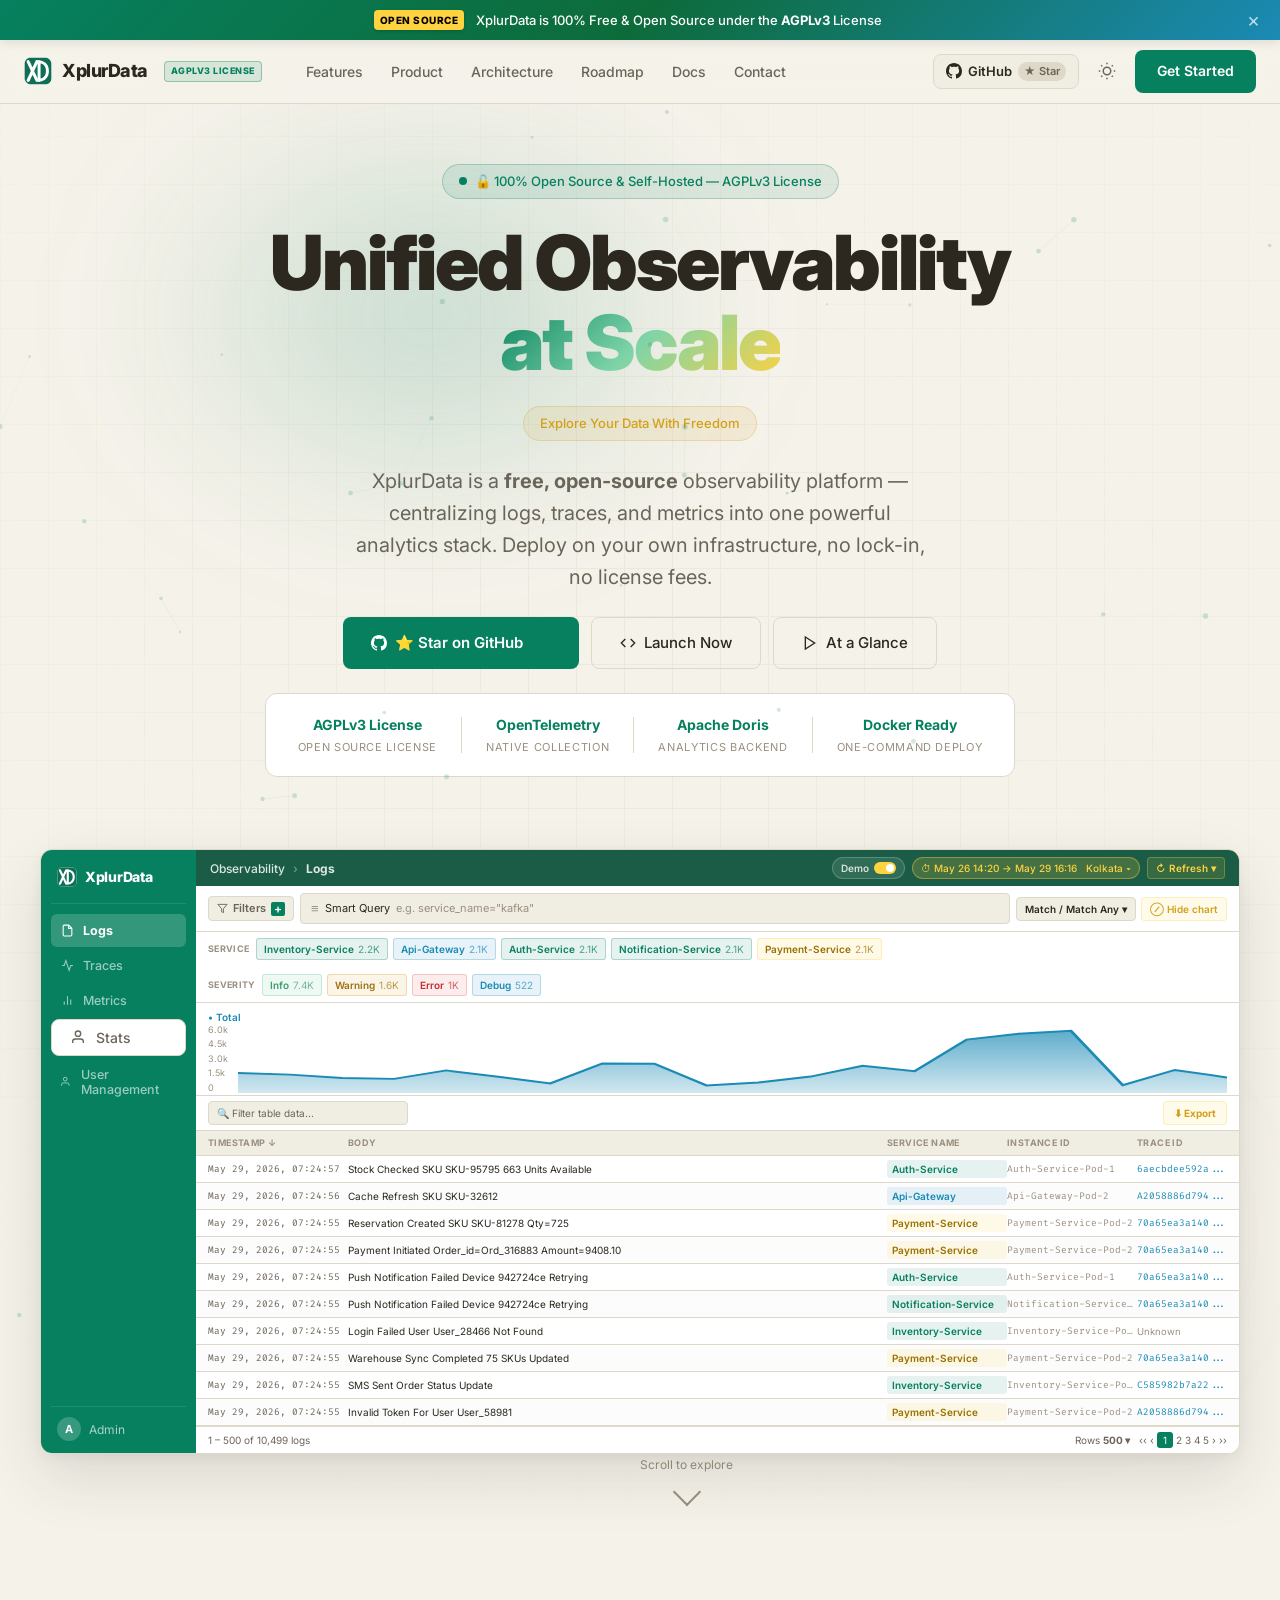
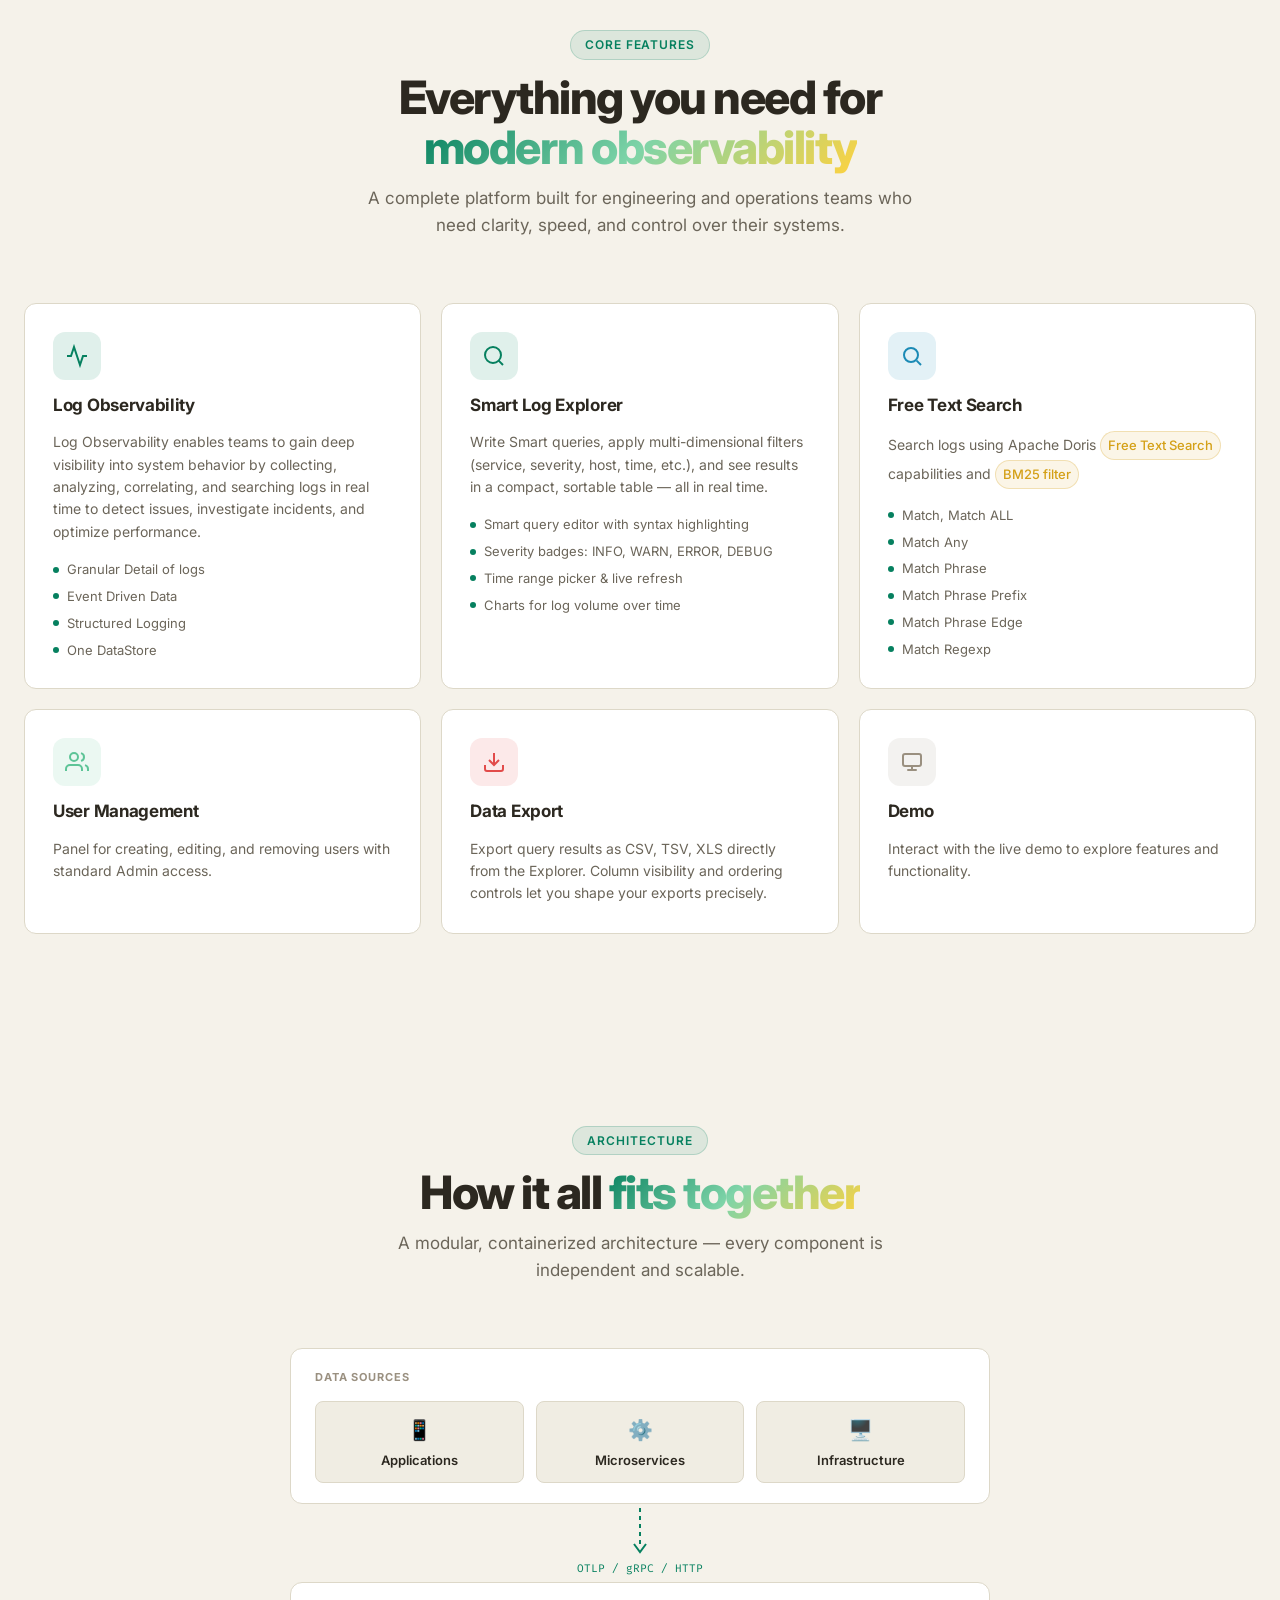
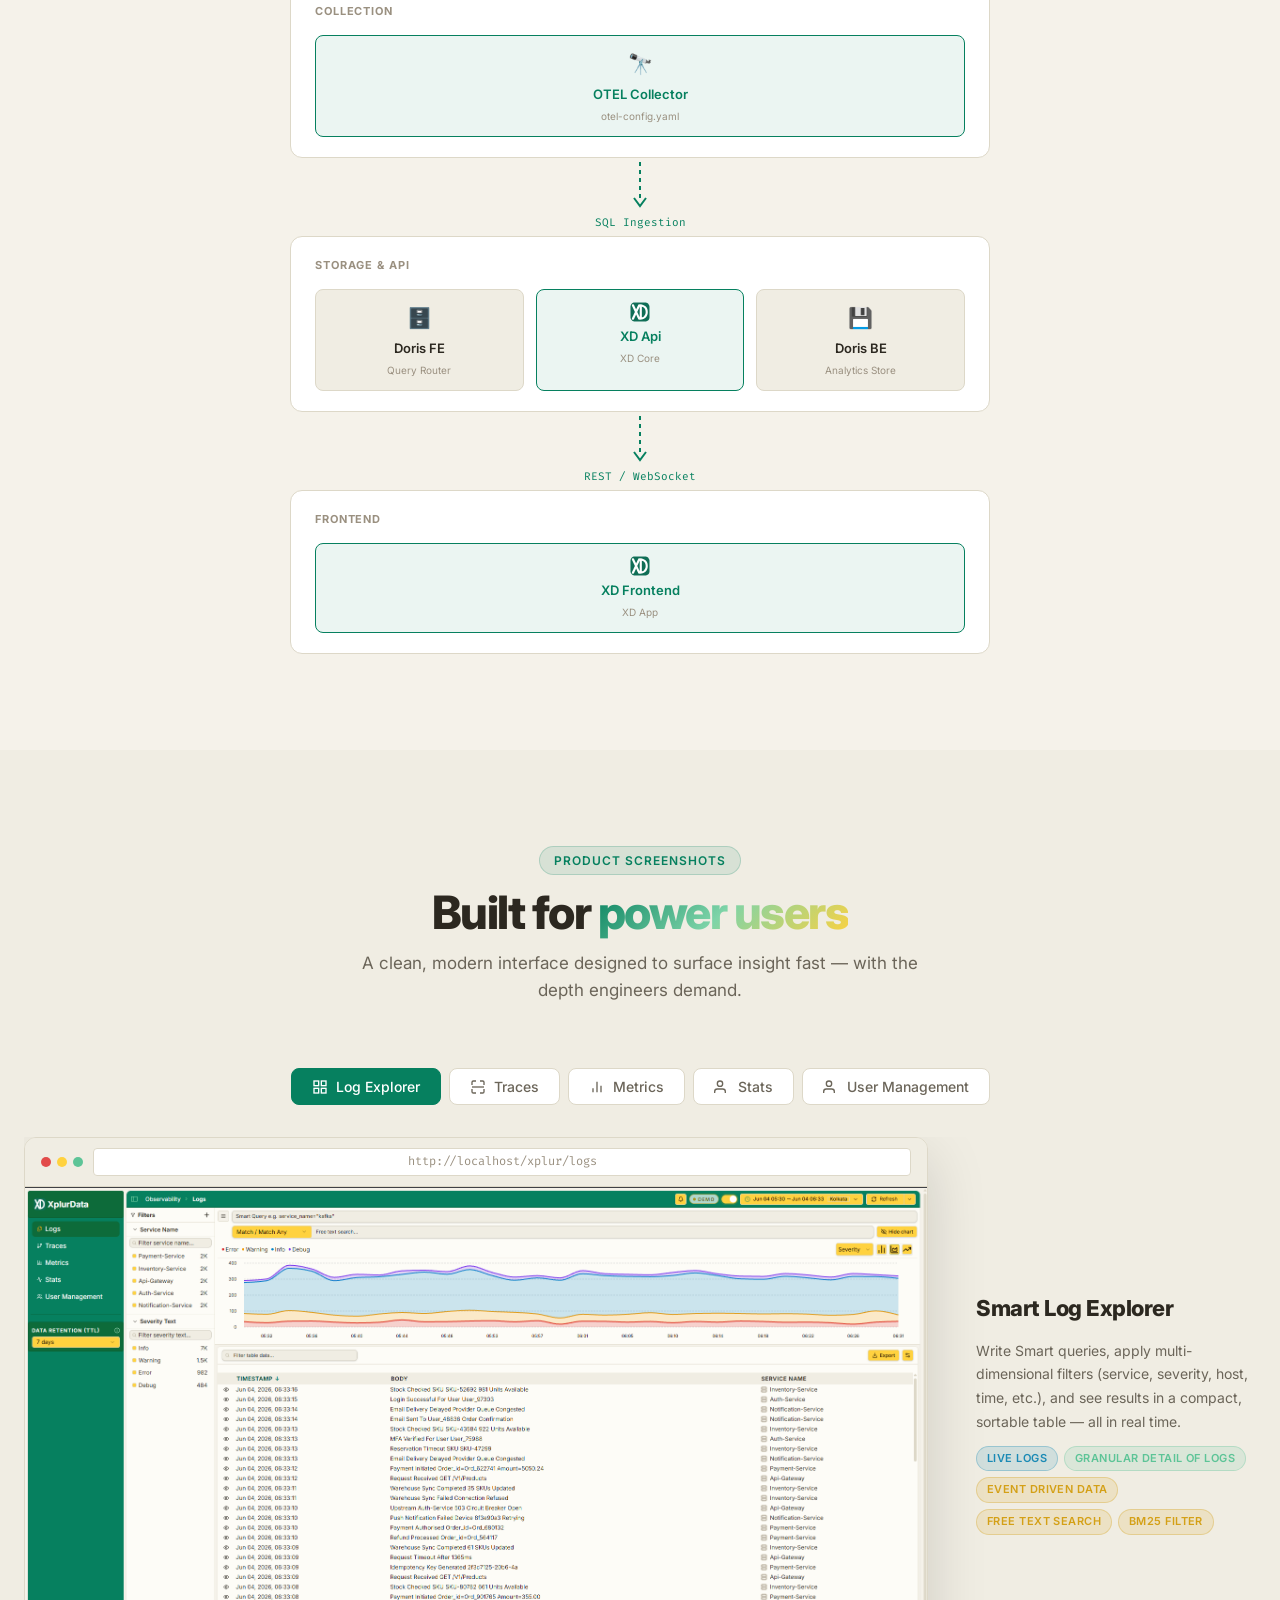
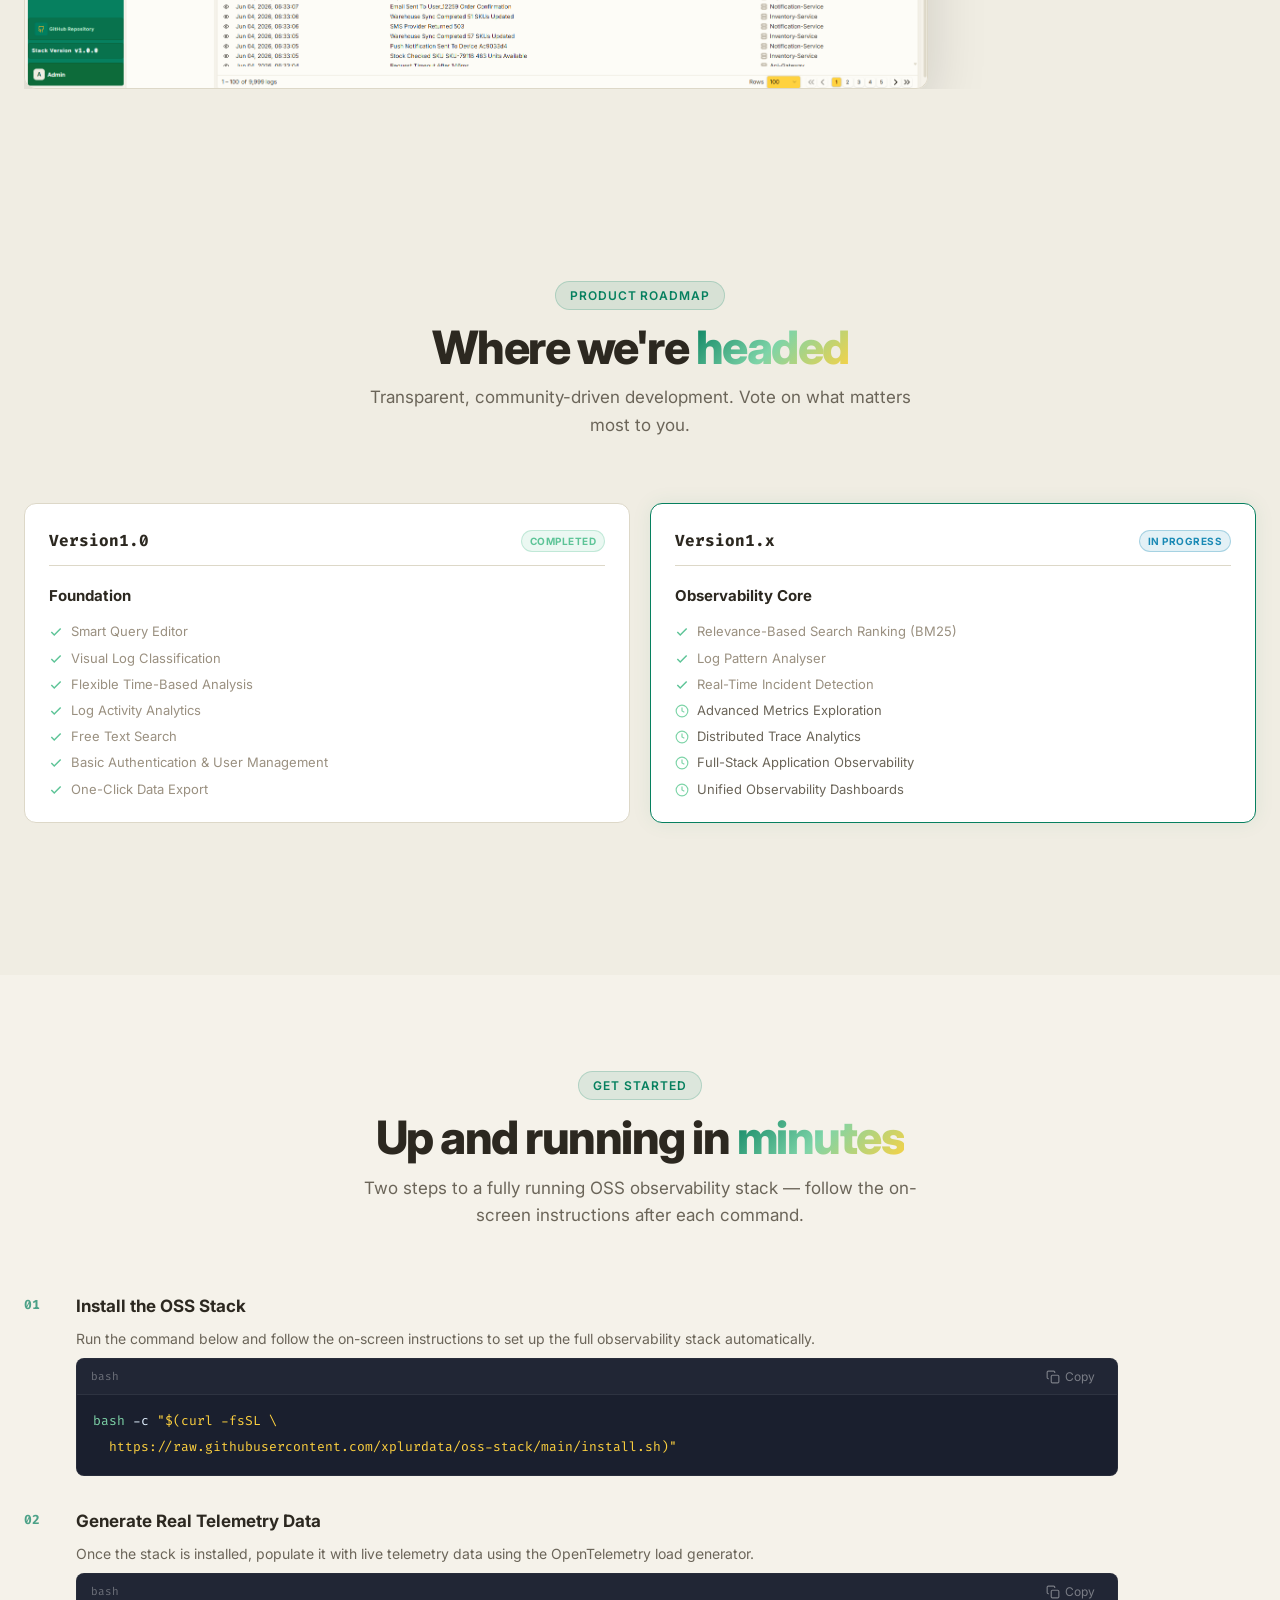
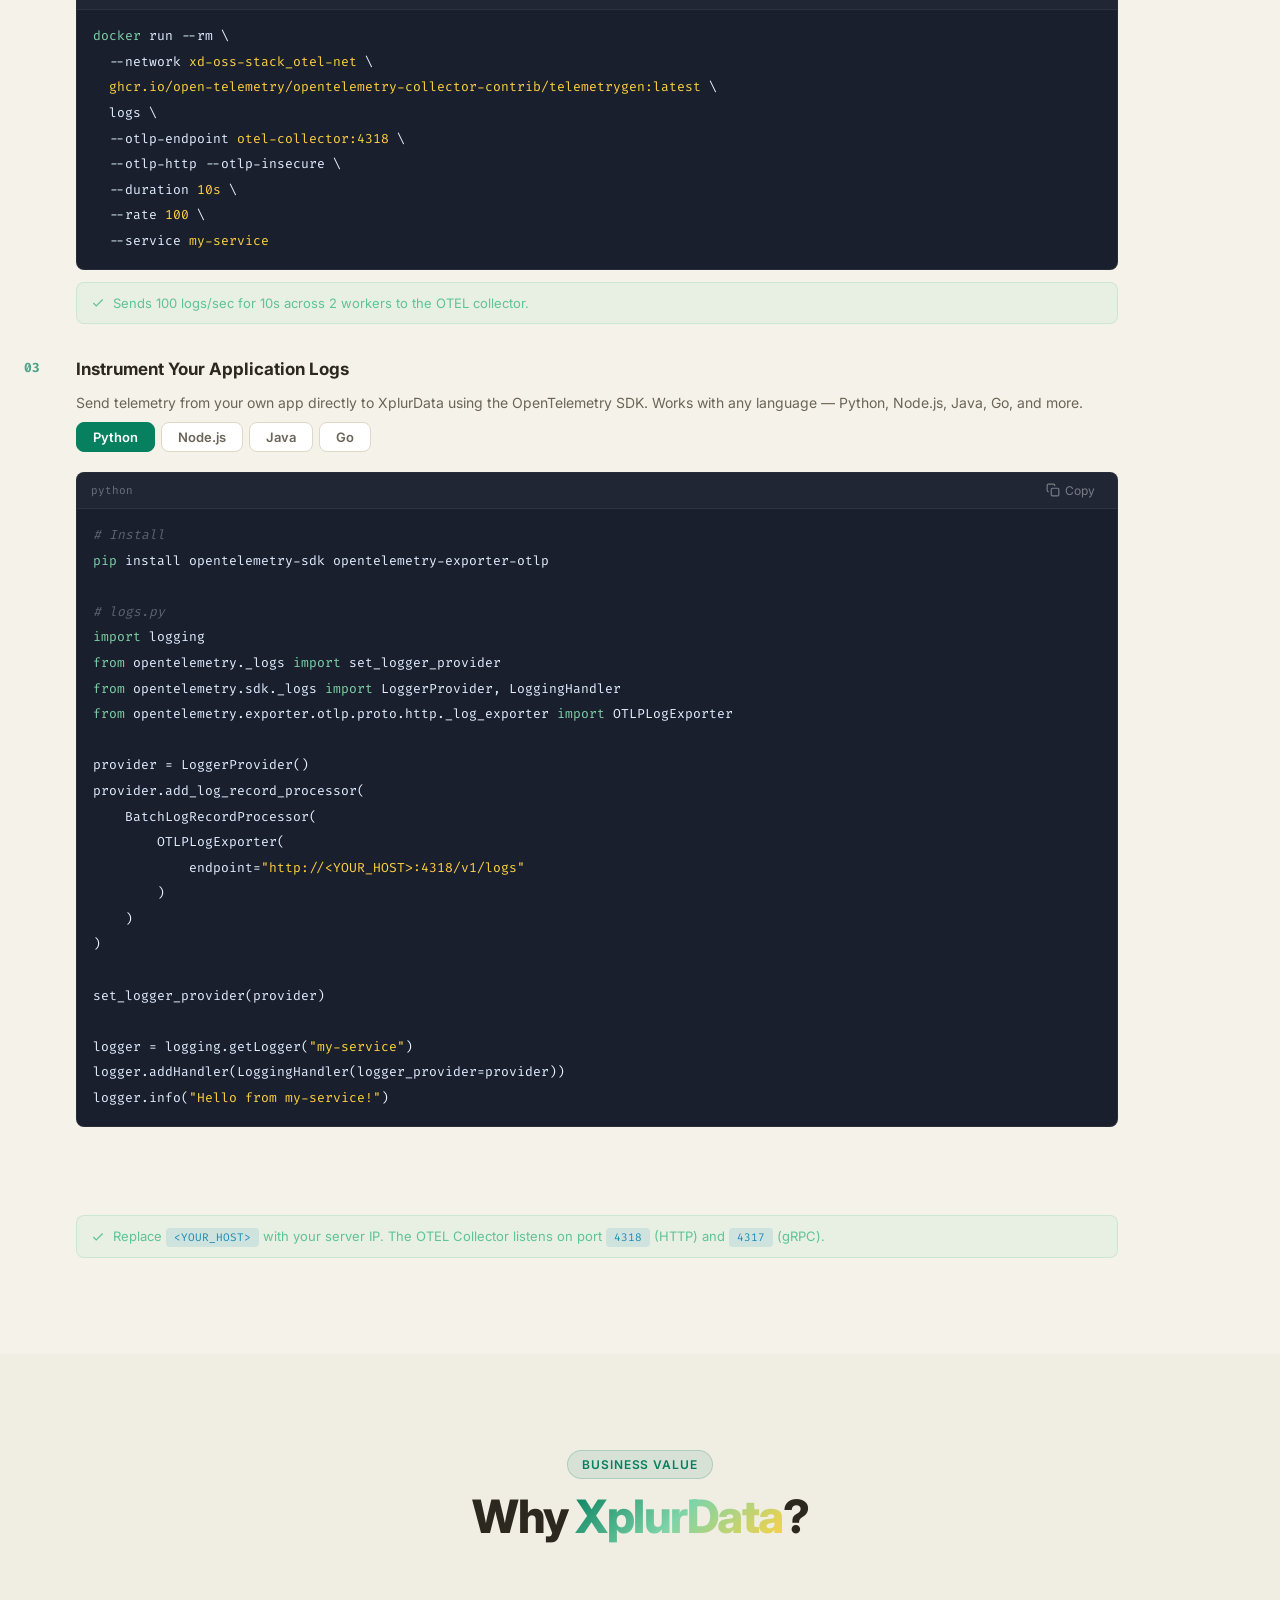
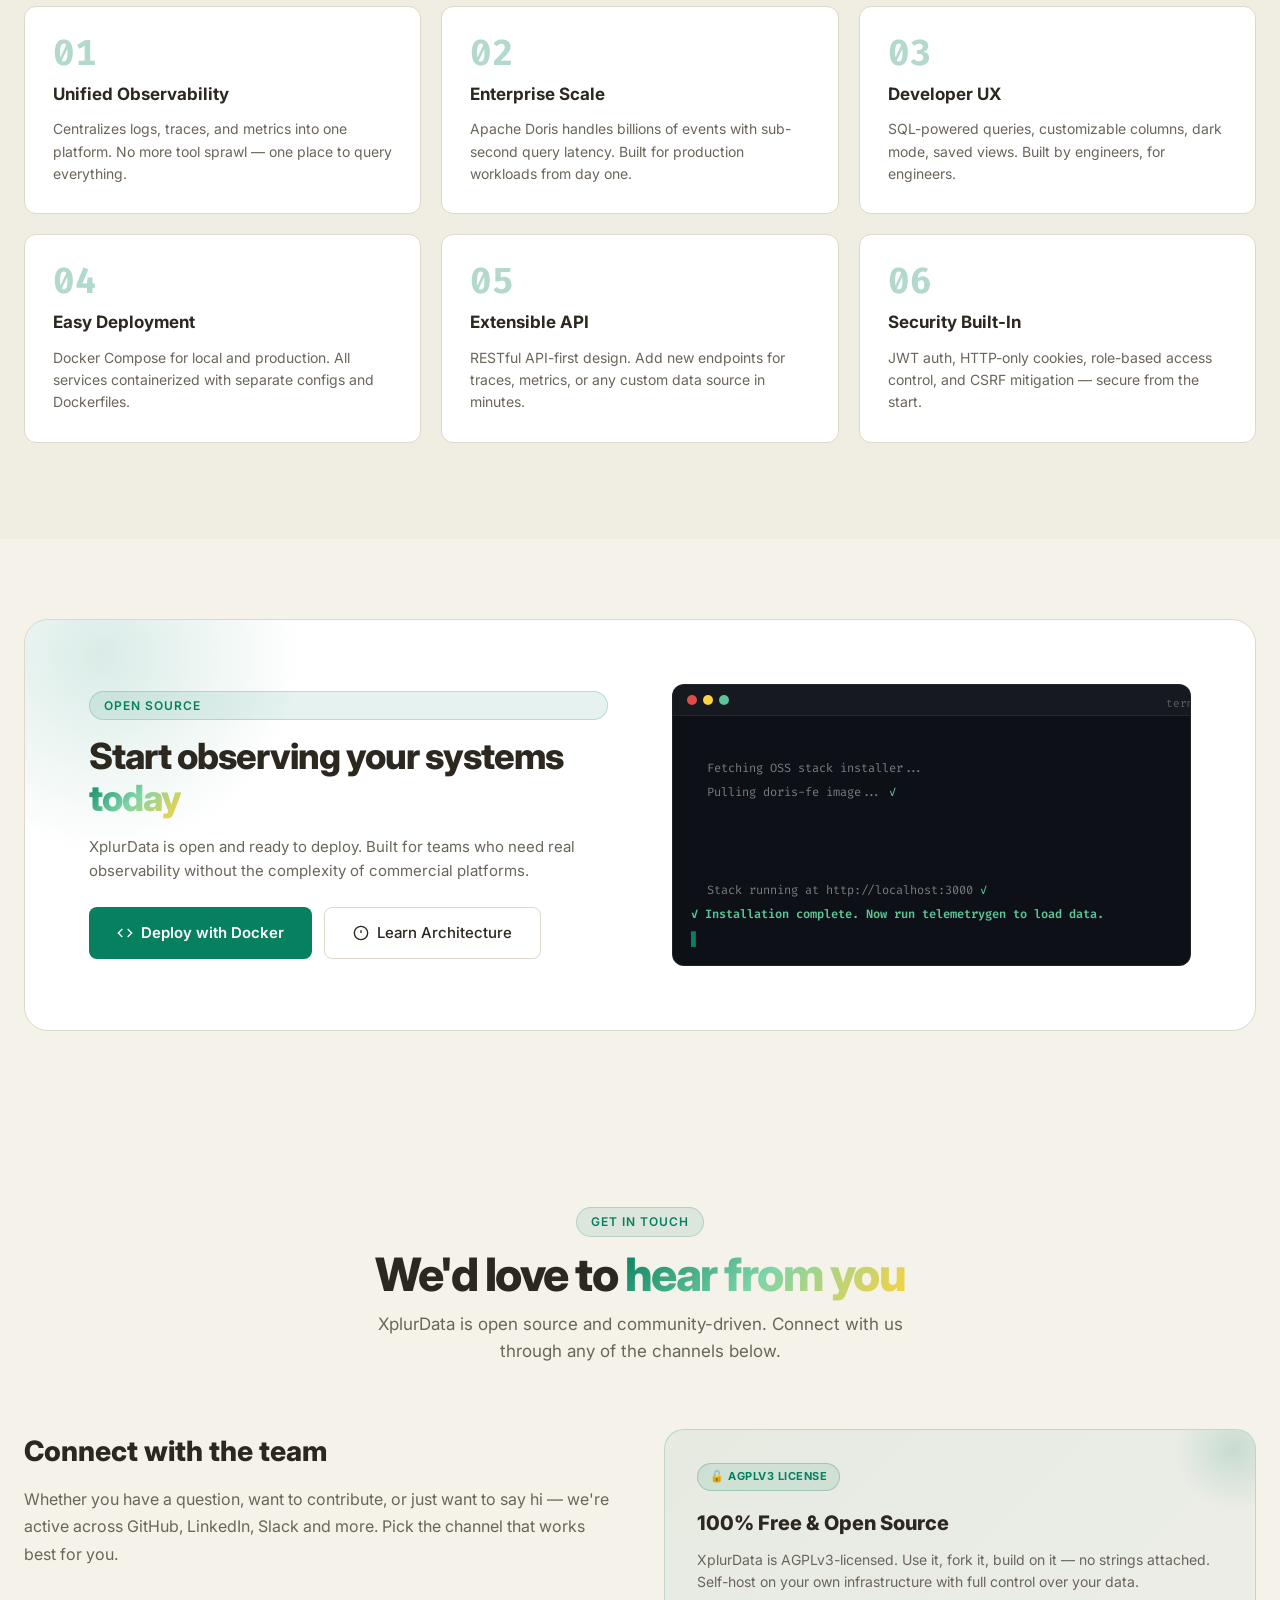
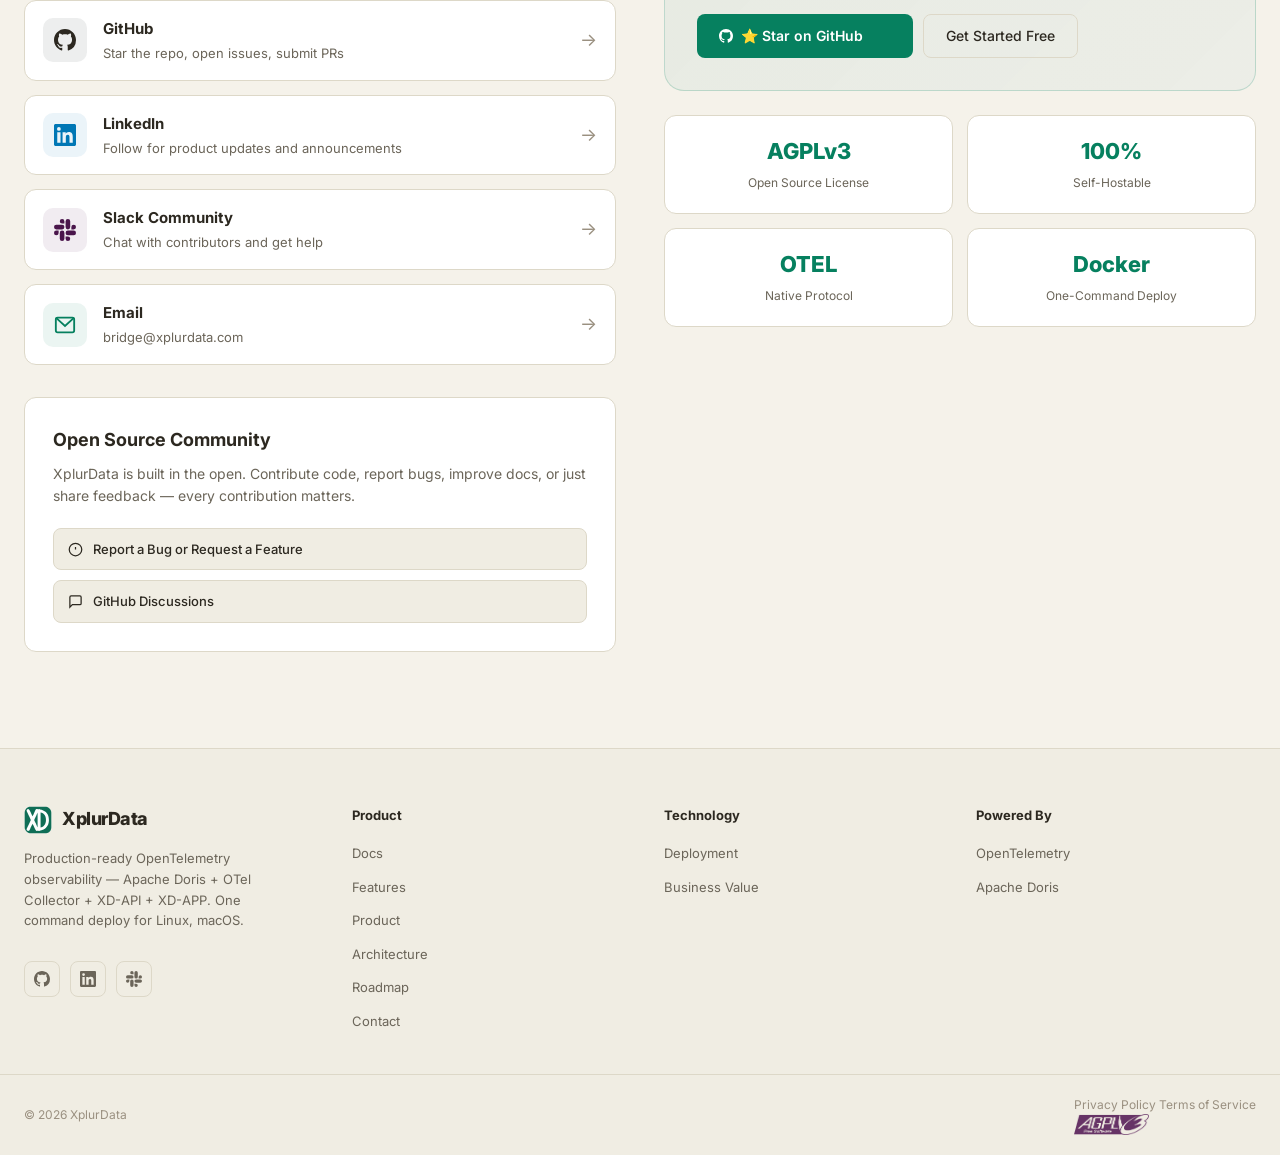
==== index.html @ 7059543e "test" ====
<!DOCTYPE html>
<html lang="en">

<head>
  <meta charset="UTF-8" />
  <meta name="viewport" content="width=device-width, initial-scale=1.0" />
  <title>XplurData — Unified Observability & Analytics Platform</title>
  <link rel="icon" type="image/svg+xml" href="XplurData.svg">
  <meta name="description"
    content="XplurData is a powerful observability and analytics platform built on OpenTelemetry and Apache Doris. Collect, query, and visualize telemetry data at scale." />
  <meta property="og:title" content="XplurData — Unified Observability & Analytics Platform" />
  <meta property="og:description"
    content="Collect, process, and visualize telemetry data with XplurData — powered by OpenTelemetry and Apache Doris." />
  <link rel="preconnect" href="https://fonts.googleapis.com" />
  <link rel="preconnect" href="https://fonts.gstatic.com" crossorigin />
  <link
    href="https://fonts.googleapis.com/css2?family=Inter:wght@300;400;500;600;700;800;900&family=Fira+Code:wght@400;500&display=swap"
    rel="stylesheet" />
  <link rel="stylesheet" href="style.css" />
</head>

<body>

  <!-- SCROLL PROGRESS BAR -->
  <div class="scroll-progress" id="scroll-progress"></div>

  <!-- TOP ANNOUNCEMENT BANNER -->
  <div class="top-banner" id="top-banner">
    <div class="banner-inner">
      <span class="banner-badge">Open Source</span>
      <span class="banner-text">XplurData is 100% Free &amp; Open Source under the <strong>AGPLv3</strong>
        License</span>
    </div>
    <button class="banner-close" id="banner-close" aria-label="Dismiss banner">×</button>
  </div>

  <!-- NAV -->
  <nav class="navbar" id="navbar">
    <div class="nav-inner">
      <a href="#" class="nav-logo" id="nav-logo-link">
        <span class="logo-icon">
          <img src="XplurData.svg" alt="XplurData Logo" width="28" height="28">
        </span>
        <span class="logo-text">XplurData</span>
        <span class="nav-oss-badge">AGPLv3 License</span>
      </a>
      <ul class="nav-links" id="nav-links">
        <li><a href="#features" class="nav-link">Features</a></li>
        <li><a href="#screenshots" class="nav-link">Product</a></li>
        <li><a href="#architecture" class="nav-link">Architecture</a></li>
        <li><a href="#roadmap" class="nav-link">Roadmap</a></li>
        <li><a href="docs.html" class="nav-link">Docs</a></li>
        <li><a href="#contact" class="nav-link">Contact</a></li>
      </ul>
      <div class="nav-actions">
        <a href="https://github.com/xplurdata/oss-stack" target="_blank" rel="noopener" class="btn-github-nav"
          id="nav-github-btn">
          <svg width="16" height="16" viewBox="0 0 24 24" fill="currentColor">
            <path
              d="M12 0C5.37 0 0 5.37 0 12c0 5.31 3.435 9.795 8.205 11.385.6.105.825-.255.825-.57 0-.285-.015-1.23-.015-2.235-3.015.555-3.795-.735-4.035-1.41-.135-.345-.72-1.41-1.23-1.695-.42-.225-1.02-.78-.015-.795.945-.015 1.62.87 1.845 1.23 1.08 1.815 2.805 1.305 3.495.99.105-.78.42-1.305.765-1.605-2.67-.3-5.46-1.335-5.46-5.925 0-1.305.465-2.385 1.23-3.225-.12-.3-.54-1.53.12-3.18 0 0 1.005-.315 3.3 1.23.96-.27 1.98-.405 3-.405s2.04.135 3 .405c2.295-1.56 3.3-1.23 3.3-1.23.66 1.65.24 2.88.12 3.18.765.84 1.23 1.905 1.23 3.225 0 4.605-2.805 5.625-5.475 5.925.435.375.81 1.095.81 2.22 0 1.605-.015 2.895-.015 3.3 0 .315.225.69.825.57A12.02 12.02 0 0 0 24 12c0-6.63-5.37-12-12-12z" />
          </svg>
          GitHub
          <span class="github-stars-count" id="github-stars">★ Star</span>
        </a>
        <button class="btn-ghost" id="theme-toggle" aria-label="Toggle theme">
          <svg id="icon-sun" width="18" height="18" viewBox="0 0 24 24" fill="none" stroke="currentColor"
            stroke-width="2">
            <circle cx="12" cy="12" r="5" />
            <line x1="12" y1="1" x2="12" y2="3" />
            <line x1="12" y1="21" x2="12" y2="23" />
            <line x1="4.22" y1="4.22" x2="5.64" y2="5.64" />
            <line x1="18.36" y1="18.36" x2="19.78" y2="19.78" />
            <line x1="1" y1="12" x2="3" y2="12" />
            <line x1="21" y1="12" x2="23" y2="12" />
            <line x1="4.22" y1="19.78" x2="5.64" y2="18.36" />
            <line x1="18.36" y1="5.64" x2="19.78" y2="4.22" />
          </svg>
          <svg id="icon-moon" width="18" height="18" viewBox="0 0 24 24" fill="none" stroke="currentColor"
            stroke-width="2" style="display:none">
            <path d="M21 12.79A9 9 0 1 1 11.21 3 7 7 0 0 0 21 12.79z" />
          </svg>
        </button>
        <a href="#deploy" class="btn-primary" id="nav-cta">Get Started</a>
      </div>
      <button class="hamburger" id="hamburger" aria-label="Menu">
        <span></span><span></span><span></span>
      </button>
    </div>
  </nav>

  <!-- HERO -->
  <section class="hero" id="hero" style="overflow:hidden;width:100%;max-width:100vw;">
    <canvas id="hero-particles" style="position:absolute;inset:0;width:100%;height:100%;pointer-events:none;z-index:1;"></canvas>
    <div class="hero-bg-grid"></div>
    <div class="hero-glow hero-glow-1"></div>
    <div class="hero-glow hero-glow-2"></div>
    <div class="hero-inner">
      <div class="hero-badge" id="hero-badge">
        <span class="badge-dot"></span>
        🔓 100% Open Source &amp; Self-Hosted — AGPLv3 License
      </div>
      <h1 class="hero-title">
        Unified Observability<br />
        <span class="gradient-text">at Scale</span>

      </h1>
      <div class="hero-badge-yellow" id="hero-badge-yellow">Explore Your Data With Freedom </div>
      <p class="hero-subtitle">
        XplurData is a <strong>free, open-source</strong> observability platform — centralizing logs, traces, and
        metrics
        into one powerful analytics stack. Deploy on your own infrastructure, no lock-in, no license fees.
      </p>
      <div class="hero-ctas">
        <a href="https://github.com/xplurdata/oss-stack" target="_blank" rel="noopener" class="btn-primary btn-lg"
          id="hero-cta-primary">
          <svg width="16" height="16" viewBox="0 0 24 24" fill="currentColor">
            <path
              d="M12 0C5.37 0 0 5.37 0 12c0 5.31 3.435 9.795 8.205 11.385.6.105.825-.255.825-.57 0-.285-.015-1.23-.015-2.235-3.015.555-3.795-.735-4.035-1.41-.135-.345-.72-1.41-1.23-1.695-.42-.225-1.02-.78-.015-.795.945-.015 1.62.87 1.845 1.23 1.08 1.815 2.805 1.305 3.495.99.105-.78.42-1.305.765-1.605-2.67-.3-5.46-1.335-5.46-5.925 0-1.305.465-2.385 1.23-3.225-.12-.3-.54-1.53.12-3.18 0 0 1.005-.315 3.3 1.23.96-.27 1.98-.405 3-.405s2.04.135 3 .405c2.295-1.56 3.3-1.23 3.3-1.23.66 1.65.24 2.88.12 3.18.765.84 1.23 1.905 1.23 3.225 0 4.605-2.805 5.625-5.475 5.925.435.375.81 1.095.81 2.22 0 1.605-.015 2.895-.015 3.3 0 .315.225.69.825.57A12.02 12.02 0 0 0 24 12c0-6.63-5.37-12-12-12z" />
          </svg>
          ⭐ Star on GitHub
          <span class="hero-star-count" id="hero-star-count"></span>
        </a>
        <a href="#deploy" class="btn-outline btn-lg" id="hero-cta-deploy">
          <svg width="16" height="16" viewBox="0 0 24 24" fill="none" stroke="currentColor" stroke-width="2">
            <polyline points="16 18 22 12 16 6" />
            <polyline points="8 6 2 12 8 18" />
          </svg>
          Launch Now
        </a>
        <a href="#screenshots" class="btn-outline btn-lg" id="hero-cta-secondary">
          <svg width="16" height="16" viewBox="0 0 24 24" fill="none" stroke="currentColor" stroke-width="2">
            <polygon points="5 3 19 12 5 21 5 3" />
          </svg>
          At a Glance
        </a>
      </div>
      <div class="hero-stats">
        <div class="stat-item">
          <span class="stat-value">AGPLv3 License</span>
          <span class="stat-label">Open Source License</span>
        </div>
        <div class="stat-divider"></div>
        <div class="stat-item">
          <span class="stat-value">OpenTelemetry</span>
          <span class="stat-label">Native Collection</span>
        </div>
        <div class="stat-divider"></div>
        <div class="stat-item">
          <span class="stat-value">Apache Doris</span>
          <span class="stat-label">Analytics Backend</span>
        </div>
        <div class="stat-divider"></div>
        <div class="stat-item">
          <span class="stat-value">Docker Ready</span>
          <span class="stat-label">One-Command Deploy</span>
        </div>
      </div>

      <!-- HERO LIVE OBSERVABILITY SANDBOX -->
      <!-- HERO LIVE PREVIEW — matches actual product UI -->
      <div class="hero-live-preview" id="hero-live-preview">

        <!-- ── Green App Sidebar (matches product exactly) ── -->
        <div class="hlp-sidebar">
          <div class="hlp-logo">
            <a href="#" class="nav-logo">
              <span class="logo-icon">
                <img src="XplurData.svg" alt="XplurData Logo" width="20" height="20">
              </span>
            </a>
            <span>XplurData</span>
          </div>
          <nav class="hlp-nav">
            <button class="hlp-nav-item active" data-panel="logs" id="smb-logs">
              <svg width="13" height="13" viewBox="0 0 24 24" fill="none" stroke="currentColor" stroke-width="2">
                <path d="M14 2H6a2 2 0 0 0-2 2v16a2 2 0 0 0 2 2h12a2 2 0 0 0 2-2V8z" />
                <polyline points="14 2 14 8 20 8" />
              </svg>
              Logs
            </button>
            <button class="hlp-nav-item" data-panel="traces" id="smb-traces">
              <svg width="13" height="13" viewBox="0 0 24 24" fill="none" stroke="currentColor" stroke-width="2">
                <polyline points="22 12 18 12 15 21 9 3 6 12 2 12" />
              </svg>
              Traces
            </button>
            <button class="hlp-nav-item" data-panel="metrics" id="smb-metrics">
              <svg width="13" height="13" viewBox="0 0 24 24" fill="none" stroke="currentColor" stroke-width="2">
                <line x1="18" y1="20" x2="18" y2="10" />
                <line x1="12" y1="20" x2="12" y2="4" />
                <line x1="6" y1="20" x2="6" y2="14" />
              </svg>
              Metrics
            </button>
        <button class="tab-btn" data-tab="stats" id="tab-stats">
          <svg width="16" height="16" viewBox="0 0 24 24" fill="none" stroke="currentColor" stroke-width="2">
            <path d="M17 21v-2a4 4 0 0 0-4-4H5a4 4 0 0 0-4 4v2" />
            <circle cx="9" cy="7" r="4" />
          </svg>
          Stats
        </button>
            <button class="hlp-nav-item" data-panel="users" id="smb-users">
              <svg width="13" height="13" viewBox="0 0 24 24" fill="none" stroke="currentColor" stroke-width="2">
                <path d="M17 21v-2a4 4 0 0 0-4-4H5a4 4 0 0 0-4 4v2" />
                <circle cx="9" cy="7" r="4" />
              </svg>
              User Management
            </button>
          </nav>
          <div class="hlp-sidebar-footer">
            <div class="hlp-avatar">A</div>
            <span>Admin</span>
          </div>
        </div>

        <!-- ── Main App Area ── -->
        <div class="hlp-main">

          <!-- Dark topbar matching product -->
          <div class="hlp-topbar">
            <span class="hlp-breadcrumb">
              Observability
              <span class="hlp-bc-arrow">›</span>
              <strong id="hlp-page-name">Logs</strong>
            </span>
            <div class="hlp-topbar-right">
              <span class="hlp-demo-pill">Demo <span class="hlp-demo-toggle"></span></span>
              <span class="hlp-timerange">⏱ May 26 14:20 → May 29 16:16 &nbsp; Kolkata ▾</span>
              <span class="hlp-refresh">↻ Refresh ▾</span>
            </div>
          </div>

          <!-- ── PANEL: Logs (active) ── -->
          <div class="hlp-panel active" id="panel-logs">
            <!-- Filter + query bar row -->
            <div class="hlp-filter-row">
              <div class="hlp-filter-pill">
                <svg width="11" height="11" viewBox="0 0 24 24" fill="none" stroke="currentColor" stroke-width="2">
                  <polygon points="22 3 2 3 10 12.46 10 19 14 21 14 12.46 22 3" />
                </svg>
                Filters <span class="hlp-filter-plus">+</span>
              </div>
              <div class="hlp-querybar">
                <span class="hlp-query-eq">≡</span>
                <span class="hlp-query-text">Smart Query &nbsp;<span style="color:var(--fg-subtle)">e.g.
                    service_name="kafka"</span></span>
              </div>
              <div class="hlp-query-actions">
                <span class="hlp-match-btn">Match / Match Any ▾</span>
                <span class="hlp-hide-chart">⊘ Hide chart</span>
              </div>
            </div>

            <!-- Filter chips row -->
            <div class="hlp-chips-row">
              <div class="hlp-chip-group">
                <span class="hlp-chip-label">Service</span>
                <span class="hlp-chip hlp-chip-green">Inventory-Service <em>2.2K</em></span>
                <span class="hlp-chip hlp-chip-blue">Api-Gateway <em>2.1K</em></span>
                <span class="hlp-chip hlp-chip-green">Auth-Service <em>2.1K</em></span>
                <span class="hlp-chip hlp-chip-green">Notification-Service <em>2.1K</em></span>
                <span class="hlp-chip hlp-chip-yellow">Payment-Service <em>2.1K</em></span>
              </div>
              <div class="hlp-chip-group">
                <span class="hlp-chip-label">Severity</span>
                <span class="hlp-chip hlp-chip-info">Info <em>7.4K</em></span>
                <span class="hlp-chip hlp-chip-warn">Warning <em>1.6K</em></span>
                <span class="hlp-chip hlp-chip-error">Error <em>1K</em></span>
                <span class="hlp-chip hlp-chip-debug">Debug <em>522</em></span>
              </div>
            </div>

            <!-- Live bar chart -->
            <div class="hlp-chart-wrap">
              <span class="hlp-chart-total">• Total</span>
              <div class="hlp-chart-y-labels">
                <span>6.0k</span><span>4.5k</span><span>3.0k</span><span>1.5k</span><span>0</span>
              </div>
              <svg class="hlp-chart-svg" id="logs-chart-svg" viewBox="0 0 600 70" preserveAspectRatio="none">
                <defs>
                  <linearGradient id="logs-grad" x1="0" y1="0" x2="0" y2="1">
                    <stop offset="0%" stop-color="#1B8AB5" stop-opacity="0.7" />
                    <stop offset="100%" stop-color="#1B8AB5" stop-opacity="0.2" />
                  </linearGradient>
                </defs>
                <path class="logs-chart-gradient" id="logs-area-path" d="" />
                <path class="logs-chart-path" id="logs-line-path" d="" />
              </svg>
            </div>

            <!-- Table toolbar -->
            <div class="hlp-table-bar">
              <span class="hlp-table-filter-input">🔍 Filter table data...</span>
              <span class="hlp-export-btn">⬇ Export</span>
            </div>

            <!-- Log table -->
            <div class="hlp-table">
              <div class="hlp-thead">
                <span>TIMESTAMP ↓</span><span>BODY</span><span>SERVICE NAME</span><span>INSTANCE ID</span><span>TRACE
                  ID</span>
              </div>
              <div class="hlp-tbody" id="logs-stream">
                <!-- rows injected by JS -->
              </div>
            </div>
            <div class="hlp-table-foot">
              <span>1 – 500 of 10,499 logs</span>
              <span style="margin-left:auto">Rows <b>500 ▾</b> &nbsp; ‹‹ ‹ <span class="hlp-page-num">1</span> 2 3 4 5 ›
                ››</span>
            </div>
          </div>

          <!-- ── PANEL: Traces ── -->
          <div class="hlp-panel" id="panel-traces">
            <div class="hlp-coming-card">
              <div class="hlp-coming-badge">
                <svg width="11" height="11" viewBox="0 0 24 24" fill="none" stroke="currentColor" stroke-width="2">
                  <circle cx="12" cy="12" r="10" />
                  <line x1="12" y1="8" x2="12" y2="12" />
                  <line x1="12" y1="16" x2="12.01" y2="16" />
                </svg>
                New module
              </div>
              <div class="hlp-coming-title">
                <svg width="16" height="16" viewBox="0 0 24 24" fill="none" stroke="#06805f" stroke-width="2">
                  <polyline points="22 12 18 12 15 21 9 3 6 12 2 12" />
                </svg>
                <strong>Traces</strong>
              </div>
              <p class="hlp-coming-desc">Track request lifecycles and latency across distributed services.</p>
              <hr class="hlp-coming-hr" />
              <p class="hlp-coming-soon">This section is coming soon. We are building a focused experience for this
                signal.</p>
            </div>
          </div>

          <!-- ── PANEL: Metrics ── -->
          <div class="hlp-panel" id="panel-metrics">
            <div class="hlp-coming-card">
              <div class="hlp-coming-badge">
                <svg width="11" height="11" viewBox="0 0 24 24" fill="none" stroke="currentColor" stroke-width="2">
                  <circle cx="12" cy="12" r="10" />
                  <line x1="12" y1="8" x2="12" y2="12" />
                  <line x1="12" y1="16" x2="12.01" y2="16" />
                </svg>
                New module
              </div>
              <div class="hlp-coming-title">
                <svg width="16" height="16" viewBox="0 0 24 24" fill="none" stroke="#06805f" stroke-width="2">
                  <line x1="18" y1="20" x2="18" y2="10" />
                  <line x1="12" y1="20" x2="12" y2="4" />
                  <line x1="6" y1="20" x2="6" y2="14" />
                </svg>
                <strong>Metrics</strong>
              </div>
              <p class="hlp-coming-desc">Monitor time-series KPIs, saturation, and performance trends.</p>
              <hr class="hlp-coming-hr" />
              <p class="hlp-coming-soon">This section is coming soon. We are building a focused experience for this
                signal.</p>
            </div>
          </div>

          <!-- ── PANEL: Users ── -->
          <div class="hlp-panel" id="panel-users">
            <div class="hlp-users-header">
              <div>
                <div class="hlp-users-title">User Management</div>
                <div class="hlp-users-sub">Manage system users</div>
              </div>
              <button class="hlp-add-user">+ Add User</button>
            </div>
            <div class="hlp-user-table">
              <div class="hlp-user-head">
                <span>USERNAME</span><span>EMAIL</span><span>CREATED</span><span>UPDATED</span><span>ACTIONS</span>
              </div>
              <div class="hlp-user-row"><span>Admin</span><span>Admin@Otelstack.Local</span><span>5/26/2026, 2:48:35
                  PM</span><span>5/26/2026, 2:48:35 PM</span><span><button class="hlp-act-edit">✏</button></span></div>
              <div class="hlp-user-row"><span>Obs</span><span>Obs@Obs.Live</span><span>5/29/2026, 10:55:05
                  AM</span><span>5/29/2026, 10:55:05 AM</span><span><button class="hlp-act-edit">✏</button><button
                    class="hlp-act-del">🗑</button></span></div>
            </div>
          </div>

        </div><!-- /hlp-main -->
      </div>
      <!-- END SANDBOX -->

    </div>
    <div class="hero-scroll-hint">
      <span>Scroll to explore</span>
      <div class="scroll-arrow"></div>
    </div>
  </section>

  <!-- FEATURES -->
  <section class="section features-section" id="features">
    <div class="container">
      <div class="section-header">
        <span class="section-label">Core Features</span>
        <h2 class="section-title">Everything you need for<br /> <span class="gradient-text">modern observability</span>
        </h2>
        <p class="section-sub">A complete platform built for engineering and operations teams who need clarity, speed,
          and control over
          their systems.</p>
      </div>
      <div class="features-grid">
        <div class="feature-card spotlight-card" id="feat-realtime">
          <div class="feature-icon-wrap" style="--icon-color: #06805f; --icon-bg: rgba(6,128,95,0.12);">
            <svg width="24" height="24" viewBox="0 0 24 24" fill="none" stroke="currentColor" stroke-width="2">
              <polyline points="22 12 18 12 15 21 9 3 6 12 2 12" />
            </svg>
          </div>
          <h3>Log Observability</h3>
          <p>Log Observability enables teams to gain deep visibility into system behavior by collecting, analyzing,
            correlating, and searching logs in real time to detect issues, investigate incidents, and optimize
            performance.</p>
          <ul class="feature-list">
            <li>Granular Detail of logs</li>
            <li>Event Driven Data</li>
            <li>Structured Logging</li>
            <li>One DataStore</li>
          </ul>
        </div>
        <div class="feature-card feature-card spotlight-card" id="feat-explorer">
          <div class="feature-icon-wrap" style="--icon-color: #06805f; --icon-bg: rgba(6,128,95,0.12);">
            <svg width="24" height="24" viewBox="0 0 24 24" fill="none" stroke="currentColor" stroke-width="2">
              <circle cx="11" cy="11" r="8" />
              <line x1="21" y1="21" x2="16.65" y2="16.65" />
            </svg>
          </div>
          <h3>Smart Log Explorer </h3>
          <p>Write Smart queries, apply multi-dimensional filters (service, severity, host, time, etc.), and see results
            in
            a compact, sortable table — all in real time.</p>
          <ul class="feature-list">
            <li>Smart query editor with syntax highlighting</li>
            <li>Severity badges: INFO, WARN, ERROR, DEBUG</li>
            <li>Time range picker &amp; live refresh</li>
            <li>Charts for log volume over time</li>
          </ul>
        </div>

        <div class="feature-card spotlight-card" id="feat-auth">
          <div class="feature-icon-wrap" style="--icon-color: #1B8AB5; --icon-bg: rgba(27,138,181,0.12);">
            <svg width="24" height="24" viewBox="0 0 24 24" fill="none" stroke="currentColor" stroke-width="2">
              <circle cx="11" cy="11" r="7"></circle>
              <line x1="21" y1="21" x2="16.65" y2="16.65"></line>
            </svg>
          </div>
          <h3>Free Text Search</h3>
          <p>Search logs using Apache Doris <span class="hero-badge-yellow hero-badge-freetext">Free Text Search</span>
            capabilities and <span class="hero-badge-yellow hero-badge-freetext">BM25 filter</span></p>
          <ul class="feature-list">
            <li>Match, Match ALL</li>
            <li>Match Any</li>
            <li>Match Phrase</li>
            <li>Match Phrase Prefix</li>
            <li>Match Phrase Edge</li>
            <li>Match Regexp</li>
          </ul>
        </div>

        <!-- <div class="feature-card spotlight-card" id="feat-auth">
          <div class="feature-icon-wrap" style="--icon-color: #1B8AB5; --icon-bg: rgba(27,138,181,0.12);">
            <svg width="24" height="24" viewBox="0 0 24 24" fill="none" stroke="currentColor" stroke-width="2">
              <rect x="3" y="11" width="18" height="11" rx="2" />
              <path d="M7 11V7a5 5 0 0 1 10 0v4" />
            </svg>
          </div>
          <h3>Secure Authentication</h3>
          <p>JWT-based login with HTTP-only cookies, access control, and session restore on page refresh.</p>
        </div> -->

        <div class="feature-card spotlight-card" id="feat-users">
          <div class="feature-icon-wrap" style="--icon-color: #5DC497; --icon-bg: rgba(93,196,151,0.12);">
            <svg width="24" height="24" viewBox="0 0 24 24" fill="none" stroke="currentColor" stroke-width="2">
              <path d="M17 21v-2a4 4 0 0 0-4-4H5a4 4 0 0 0-4 4v2" />
              <circle cx="9" cy="7" r="4" />
              <path d="M23 21v-2a4 4 0 0 0-3-3.87" />
              <path d="M16 3.13a4 4 0 0 1 0 7.75" />
            </svg>
          </div>
          <h3>User Management</h3>
          <p>Panel for creating, editing, and removing users with standard Admin access.</p>
        </div>

        <!--<div class="feature-card spotlight-card" id="feat-themes">
          <div class="feature-icon-wrap" style="--icon-color: #ffd23f; --icon-bg: rgba(255,210,63,0.12);">
            <svg width="24" height="24" viewBox="0 0 24 24" fill="none" stroke="currentColor" stroke-width="2">
              <circle cx="12" cy="12" r="10" />
              <path d="M12 2a15.3 15.3 0 0 1 4 10 15.3 15.3 0 0 1-4 10 15.3 15.3 0 0 1-4-10 15.3 15.3 0 0 1 4-10z" />
              <line x1="2" y1="12" x2="22" y2="12" />
            </svg>
          </div>
          <h3>Multi-Theme Support</h3>
          <p>Light, Dark, Midnight, and Slate themes — user-selectable and persisted. Full design-token system for
            consistent, branded UI.</p>
        </div>-->

        <div class="feature-card spotlight-card" id="feat-export">
          <div class="feature-icon-wrap" style="--icon-color: #E24B4A; --icon-bg: rgba(226,75,74,0.12);">
            <svg width="24" height="24" viewBox="0 0 24 24" fill="none" stroke="currentColor" stroke-width="2">
              <path d="M21 15v4a2 2 0 0 1-2 2H5a2 2 0 0 1-2-2v-4" />
              <polyline points="7 10 12 15 17 10" />
              <line x1="12" y1="15" x2="12" y2="3" />
            </svg>
          </div>
          <h3>Data Export</h3>
          <p>Export query results as CSV, TSV, XLS directly from the Explorer. Column visibility and ordering controls
            let you
            shape your exports precisely.</p>
        </div>



        <!-- <div class="feature-card spotlight-card" id="feat-prefs">
          <div class="feature-icon-wrap" style="--icon-color: #9A9080; --icon-bg: rgba(154,144,128,0.12);">
            <svg width="24" height="24" viewBox="0 0 24 24" fill="none" stroke="currentColor" stroke-width="2">
              <circle cx="12" cy="12" r="3" />
              <path d="M19.07 4.93a10 10 0 0 0-14.14 0M4.93 19.07a10 10 0 0 0 14.14 0M1 12h2m18 0h2M12 1v2m0 18v2" />
            </svg>
          </div>
          <h3>Saved Preferences</h3>
          <p>Persist column configs, saved views, default filters, and theme choices. Settings sync to the backend and
            restore on next login.</p>
        </div>-->
        <div class="feature-card spotlight-card" id="feat-prefs">
          <div class="feature-icon-wrap" style="--icon-color: #9A9080; --icon-bg: rgba(154,144,128,0.12);">
            <svg width="24" height="24" viewBox="0 0 24 24" fill="none" stroke="currentColor" stroke-width="2"
              stroke-linecap="round" stroke-linejoin="round">
              <rect x="3" y="4" width="18" height="12" rx="2"></rect>
              <line x1="8" y1="20" x2="16" y2="20"></line>
              <line x1="12" y1="16" x2="12" y2="20"></line>
            </svg>
          </div>
          <h3>Demo</h3>
          <p>Interact with the live demo to explore features and functionality.</p>
        </div>
      </div>
    </div>
  </section>

  <!-- ARCHITECTURE -->
  <section class="section arch-section" id="architecture">
    <div class="container">
      <div class="section-header">
        <span class="section-label">Architecture</span>
        <h2 class="section-title">How it all <span class="gradient-text">fits together</span></h2>
        <p class="section-sub">A modular, containerized architecture — every component is independent and scalable.</p>
      </div>
      <div class="arch-diagram">
        <div class="arch-layer arch-layer--sources">
          <div class="arch-layer-label">Data Sources</div>
          <div class="arch-nodes">
            <div class="arch-node" id="arch-apps">
              <div class="arch-node-icon">📱</div><span>Applications</span>
            </div>
            <div class="arch-node" id="arch-services">
              <div class="arch-node-icon">⚙️</div><span>Microservices</span>
            </div>
            <div class="arch-node" id="arch-infra">
              <div class="arch-node-icon">🖥️</div><span>Infrastructure</span>
            </div>
          </div>
        </div>
        <div class="arch-arrow">
          <svg width="24" height="48" viewBox="0 0 24 48" fill="none">
            <path d="M12 0 L12 36" stroke="#06805f" stroke-width="2" stroke-dasharray="4 4" />
            <polyline points="6,36 12,44 18,36" fill="none" stroke="#06805f" stroke-width="2" />
          </svg>
          <span class="arch-arrow-label">OTLP / gRPC / HTTP</span>
        </div>
        <div class="arch-layer arch-layer--collector">
          <div class="arch-layer-label">Collection</div>
          <div class="arch-nodes">
            <div class="arch-node arch-node--primary" id="arch-otel">
              <div class="arch-node-icon">🔭</div><span>OTEL Collector</span><small>otel-config.yaml</small>
            </div>
          </div>
        </div>
        <div class="arch-arrow">
          <svg width="24" height="48" viewBox="0 0 24 48" fill="none">
            <path d="M12 0 L12 36" stroke="#06805f" stroke-width="2" stroke-dasharray="4 4" />
            <polyline points="6,36 12,44 18,36" fill="none" stroke="#06805f" stroke-width="2" />
          </svg>
          <span class="arch-arrow-label">SQL Ingestion</span>
        </div>
        <div class="arch-layer arch-layer--storage">
          <div class="arch-layer-label">Storage &amp; API</div>
          <div class="arch-nodes">
            <div class="arch-node" id="arch-doris-fe">
              <div class="arch-node-icon">🗄️</div><span>Doris FE</span><small>Query Router</small>
            </div>
            <div class="arch-node arch-node--primary" id="arch-api">
              <div class="arch-node-icon"><img src="./XplurData.svg" alt="XD API" width="20" height="20"></div><span>XD Api</span><small>XD Core</small>
            </div>
            <div class="arch-node" id="arch-doris-be">
              <div class="arch-node-icon">💾</div><span>Doris BE</span><small>Analytics Store</small>
            </div>
          </div>
        </div>
        <div class="arch-arrow">
          <svg width="24" height="48" viewBox="0 0 24 48" fill="none">
            <path d="M12 0 L12 36" stroke="#06805f" stroke-width="2" stroke-dasharray="4 4" />
            <polyline points="6,36 12,44 18,36" fill="none" stroke="#06805f" stroke-width="2" />
          </svg>
          <span class="arch-arrow-label">REST / WebSocket</span>
        </div>
        <div class="arch-layer arch-layer--frontend">
          <div class="arch-layer-label">Frontend</div>
          <div class="arch-nodes">
            <div class="arch-node arch-node--primary" id="arch-react">
              <div class="arch-node-icon"><img src="./XplurData.svg" alt="XD API" width="20" height="20"></div><span>XD Frontend</span><small>XD App</small>
            </div>
          </div>
        </div>
      </div>
    </div>
  </section>


  <!-- SCREENSHOTS -->
  <section class="section screenshots-section" id="screenshots">
    <div class="container">
      <div class="section-header">
        <span class="section-label">Product Screenshots</span>
        <h2 class="section-title">Built for <span class="gradient-text">power users</span></h2>
        <p class="section-sub">A clean, modern interface designed to surface insight fast — with the depth engineers
          demand.</p>
      </div>

      <div class="screenshots-tabs" id="screenshots-tabs">
        <button class="tab-btn active" data-tab="dashboard" id="tab-dashboard">
          <svg width="16" height="16" viewBox="0 0 24 24" fill="none" stroke="currentColor" stroke-width="2">
            <rect x="3" y="3" width="7" height="7" />
            <rect x="14" y="3" width="7" height="7" />
            <rect x="14" y="14" width="7" height="7" />
            <rect x="3" y="14" width="7" height="7" />
          </svg>
          Log Explorer
        </button>
        <button class="tab-btn" data-tab="traces" id="tab-traces">
          <svg width="16" height="16" viewBox="0 0 24 24" fill="none" stroke="currentColor" stroke-width="2">
            <path d="M9 3H5a2 2 0 0 0-2 2v4" />
            <path d="M9 21H5a2 2 0 0 1-2-2v-4" />
            <path d="M15 3h4a2 2 0 0 1 2 2v4" />
            <path d="M15 21h4a2 2 0 0 0 2-2v-4" />
            <line x1="3" y1="12" x2="21" y2="12" />
          </svg>
          Traces
        </button>
        <button class="tab-btn" data-tab="metrics" id="tab-metrics">
          <svg width="16" height="16" viewBox="0 0 24 24" fill="none" stroke="currentColor" stroke-width="2">
            <line x1="18" y1="20" x2="18" y2="10" />
            <line x1="12" y1="20" x2="12" y2="4" />
            <line x1="6" y1="20" x2="6" y2="14" />
          </svg>
          Metrics
        </button>
        <button class="tab-btn" data-tab="stats" id="tab-stats">
          <svg width="16" height="16" viewBox="0 0 24 24" fill="none" stroke="currentColor" stroke-width="2">
            <path d="M17 21v-2a4 4 0 0 0-4-4H5a4 4 0 0 0-4 4v2" />
            <circle cx="9" cy="7" r="4" />
          </svg>
          Stats
        </button>
        <button class="tab-btn" data-tab="users" id="tab-users">
          <svg width="16" height="16" viewBox="0 0 24 24" fill="none" stroke="currentColor" stroke-width="2">
            <path d="M17 21v-2a4 4 0 0 0-4-4H5a4 4 0 0 0-4 4v2" />
            <circle cx="9" cy="7" r="4" />
          </svg>
          User Management
        </button>
      </div>

      <div class="screenshot-panel active" id="sc-panels-dashboard">
        <div class="screenshot-wrap">
          <div class="browser-chrome">
            <div class="browser-dots"><span></span><span></span><span></span></div>
            <div class="browser-url">http://localhost/xplur/logs</div>
          </div>
          <img src="img-logs.png" alt="XplurData Log Explorer" class="screenshot-img" loading="lazy" />
        </div>
        <div class="screenshot-caption">
          <h3>Smart Log Explorer</h3>
          <p>Write Smart queries, apply multi-dimensional filters (service, severity, host, time, etc.), and see results
            in a compact, sortable table — all in real time.</p>
          <div class="caption-badges">
            <span class="badge badge-info">Live Logs</span>
            <span class="badge badge-success">Granular Detail of logs</span>
            <span class="badge badge-warn">Event Driven Data</span>
            <span class="badge badge-warn">Free Text Search</span>
            <span class="badge badge-warn">BM25 Filter</span>
          </div>
        </div>
      </div>

      <div class="screenshot-panel" id="sc-panels-traces">
        <div class="screenshot-wrap">
          <div class="browser-chrome">
            <div class="browser-dots"><span></span><span></span><span></span></div>
            <div class="browser-url">http://localhost/xplur/traces</div>
          </div>
          <img src="img-traces.png" alt="XplurData Traces" class="screenshot-img" loading="lazy" />
        </div>
        <div class="screenshot-caption">
          <h3>Distributed Traces<span class="badge badge-warn">Coming soon</span></h3>
          <p> A dedicated Traces view for tracking full request lifecycles and latency across all your
            distributed services. Built on top of OTEL span data already flowing in.</p>
          <div class="caption-badges">
            <span class="badge badge-info">In Development</span>
            <span class="badge badge-success">OTEL Native</span>
          </div>
        </div>
      </div>

      <div class="screenshot-panel" id="sc-panels-metrics">
        <div class="screenshot-wrap">
          <div class="browser-chrome">
            <div class="browser-dots"><span></span><span></span><span></span></div>
            <div class="browser-url">http://localhost/xplur/metrics</div>
          </div>
          <img src="img-metrics.png" alt="XplurData Metrics" class="screenshot-img" loading="lazy" />
        </div>
        <div class="screenshot-caption">
          <h3>Metrics Explore <span class="badge badge-warn">Coming soon</span></h3>
          <p>Time-series KPI monitoring, saturation charts, and performance trend visualizations. The OTEL
            Collector is already ingesting metric data, the UI is next.</p>
          <div class="caption-badges">
            <span class="badge badge-info">In Development</span>
            <span class="badge badge-success">Time-Series KPIs</span>
          </div>
        </div>
      </div>
      <div class="screenshot-panel" id="sc-panels-stats">
        <div class="screenshot-wrap">
          <div class="browser-chrome">
            <div class="browser-dots"><span></span><span></span><span></span></div>
            <div class="browser-url">http://localhost/xplur/stats</div>
          </div>
          <img src="img-stats.png" alt="XplurData stats Management" class="screenshot-img" loading="lazy" />
        </div>
        <div class="screenshot-caption">
          <h3>Stats</h3>
          <p>Full user administration with role-based access control. Admins can add, edit, or remove users.</p>
          <div class="caption-badges">
            <span class="badge badge-info">Role-Based Access</span>
            <span class="badge badge-warn">Admin Protected</span>
          </div>
        </div>
      </div>
      <div class="screenshot-panel" id="sc-panels-users">
        <div class="screenshot-wrap">
          <div class="browser-chrome">
            <div class="browser-dots"><span></span><span></span><span></span></div>
            <div class="browser-url">http://localhost/xplur/users</div>
          </div>
          <img src="img-users.png" alt="XplurData User Management" class="screenshot-img" loading="lazy" />
        </div>
        <div class="screenshot-caption">
          <h3>Admin User Management</h3>
          <p>Full user administration with role-based access control. Admins can add, edit, or remove users.</p>
          <div class="caption-badges">
            <span class="badge badge-info">Role-Based Access</span>
            <span class="badge badge-warn">Admin Protected</span>
          </div>
        </div>
      </div>

    </div>
  </section>

  <!-- ROADMAP -->
  <section class="section roadmap-section" id="roadmap">
    <div class="container">
      <div class="section-header">
        <span class="section-label">Product Roadmap</span>
        <h2 class="section-title">Where we're <span class="gradient-text">headed</span></h2>
        <p class="section-sub">Transparent, community-driven development. Vote on what matters most to you.</p>
      </div>

      <!-- Timeline cards -->
      <div class="roadmap-grid">
        <!-- Q1 Completed -->
        <div class="roadmap-card">
          <div class="roadmap-card-header">
            <span class="roadmap-quarter">Version1.0</span>
            <span class="roadmap-status completed">Completed</span>
          </div>
          <h3>Foundation</h3>
          <ul class="roadmap-list">
            <li class="done">
              <svg width="14" height="14" viewBox="0 0 24 24" fill="none" stroke="currentColor" stroke-width="2.5">
                <polyline points="20 6 9 17 4 12" />
              </svg>
            Smart Query Editor
            </li>
            <li class="done">
              <svg width="14" height="14" viewBox="0 0 24 24" fill="none" stroke="currentColor" stroke-width="2.5">
                <polyline points="20 6 9 17 4 12" />
              </svg>
              Visual Log Classification
            </li>
            <li class="done">
              <svg width="14" height="14" viewBox="0 0 24 24" fill="none" stroke="currentColor" stroke-width="2.5">
                <polyline points="20 6 9 17 4 12" />
              </svg>
              Flexible Time-Based Analysis
            </li>
            <li class="done">
              <svg width="14" height="14" viewBox="0 0 24 24" fill="none" stroke="currentColor" stroke-width="2.5">
                <polyline points="20 6 9 17 4 12" />
              </svg>
              Log Activity Analytics
            </li>
            <li class="done">
              <svg width="14" height="14" viewBox="0 0 24 24" fill="none" stroke="currentColor" stroke-width="2.5">
                <polyline points="20 6 9 17 4 12" />
              </svg>
              Free Text Search
            </li>
            <li class="done">
              <svg width="14" height="14" viewBox="0 0 24 24" fill="none" stroke="currentColor" stroke-width="2.5">
                <polyline points="20 6 9 17 4 12" />
              </svg>
             Basic Authentication & User Management
            </li>
             <li class="done">
              <svg width="14" height="14" viewBox="0 0 24 24" fill="none" stroke="currentColor" stroke-width="2.5">
                <polyline points="20 6 9 17 4 12" />
              </svg>
              One-Click Data Export
            </li>
          </ul>
        </div>

        <!-- Q2 Active -->
        <div class="roadmap-card active">
          <div class="roadmap-card-header">
            <span class="roadmap-quarter">Version1.x</span>
            <span class="roadmap-status in-progress">In Progress</span>
          </div>
          <h3>Observability Core</h3>
          <ul class="roadmap-list">
              <li class="done">
              <svg width="14" height="14" viewBox="0 0 24 24" fill="none" stroke="currentColor" stroke-width="2.5">
                <polyline points="20 6 9 17 4 12" />
              </svg>
              Relevance-Based Search Ranking (BM25)
            </li>
            <li class="done">
              <svg width="14" height="14" viewBox="0 0 24 24" fill="none" stroke="currentColor" stroke-width="2.5">
                <polyline points="20 6 9 17 4 12" />
              </svg>
              Log Pattern Analyser
            </li>
            <li class="done">
              <svg width="14" height="14" viewBox="0 0 24 24" fill="none" stroke="currentColor" stroke-width="2.5">
                <polyline points="20 6 9 17 4 12" />
              </svg>
              Real-Time Incident Detection
            </li>
            <li class="pending">
              <svg width="14" height="14" viewBox="0 0 24 24" fill="none" stroke="currentColor" stroke-width="2">
                <circle cx="12" cy="12" r="10" />
                <polyline points="12 6 12 12 16 14" />
              </svg>
              Advanced Metrics Exploration
            </li>
            <li class="pending">
              <svg width="14" height="14" viewBox="0 0 24 24" fill="none" stroke="currentColor" stroke-width="2">
                <circle cx="12" cy="12" r="10" />
                <polyline points="12 6 12 12 16 14" />
              </svg>
              Distributed Trace Analytics
            </li>
            <li class="pending">
              <svg width="14" height="14" viewBox="0 0 24 24" fill="none" stroke="currentColor" stroke-width="2">
                <circle cx="12" cy="12" r="10" />
                <polyline points="12 6 12 12 16 14" />
              </svg>
              Full-Stack Application Observability
            </li>
            <li class="pending">
              <svg width="14" height="14" viewBox="0 0 24 24" fill="none" stroke="currentColor" stroke-width="2">
                <circle cx="12" cy="12" r="10" />
                <polyline points="12 6 12 12 16 14" />
              </svg>
              Unified Observability Dashboards
            </li>
          </ul>
        </div>

        <!-- Q3 Upcoming -->
        <!--<div class="roadmap-card">
          <div class="roadmap-card-header">
            <span class="roadmap-quarter">Version X</span>
            <span class="roadmap-status planned">Planned</span>
          </div>
          <h3>Advanced Analytics</h3>
          <ul class="roadmap-list">
            <li class="pending">
              <svg width="14" height="14" viewBox="0 0 24 24" fill="none" stroke="currentColor" stroke-width="2">
                <circle cx="12" cy="12" r="10" />
              </svg>
              Alerting &amp; anomaly detection
            </li>
            <li class="pending">
              <svg width="14" height="14" viewBox="0 0 24 24" fill="none" stroke="currentColor" stroke-width="2">
                <circle cx="12" cy="12" r="10" />
              </svg>
              Saved dashboards &amp; charts
            </li>
            <li class="pending">
              <svg width="14" height="14" viewBox="0 0 24 24" fill="none" stroke="currentColor" stroke-width="2">
                <circle cx="12" cy="12" r="10" />
              </svg>
              Multi-tenant support
            </li>
            <li class="pending">
              <svg width="14" height="14" viewBox="0 0 24 24" fill="none" stroke="currentColor" stroke-width="2">
                <circle cx="12" cy="12" r="10" />
              </svg>
              Webhook notifications
            </li>
            <li class="pending">
              <svg width="14" height="14" viewBox="0 0 24 24" fill="none" stroke="currentColor" stroke-width="2">
                <circle cx="12" cy="12" r="10" />
              </svg>
              API key management
            </li>
          </ul>
        </div> -->

        <!-- Q4 Long-Term -->
        <!--  <div class="roadmap-card">
          <div class="roadmap-card-header">
            <span class="roadmap-quarter">Version Y</span>
            <span class="roadmap-status planned">Long-Term</span>
          </div>
          <h3>Enterprise &amp; Ecosystem</h3>
          <ul class="roadmap-list">
            <li class="pending">
              <svg width="14" height="14" viewBox="0 0 24 24" fill="none" stroke="currentColor" stroke-width="2">
                <circle cx="12" cy="12" r="10" />
              </svg>
              SSO / SAML integration
            </li>
            <li class="pending">
              <svg width="14" height="14" viewBox="0 0 24 24" fill="none" stroke="currentColor" stroke-width="2">
                <circle cx="12" cy="12" r="10" />
              </svg>
              Grafana plugin
            </li>
            <li class="pending">
              <svg width="14" height="14" viewBox="0 0 24 24" fill="none" stroke="currentColor" stroke-width="2">
                <circle cx="12" cy="12" r="10" />
              </svg>
              ClickHouse storage adapter
            </li>
            <li class="pending">
              <svg width="14" height="14" viewBox="0 0 24 24" fill="none" stroke="currentColor" stroke-width="2">
                <circle cx="12" cy="12" r="10" />
              </svg>
              k8s Helm chart
            </li>
            <li class="pending">
              <svg width="14" height="14" viewBox="0 0 24 24" fill="none" stroke="currentColor" stroke-width="2">
                <circle cx="12" cy="12" r="10" />
              </svg>
              AI log summarization
            </li>
          </ul>
        </div>
      </div>-->

        <!-- Upvote + Suggest -->
      </div>
  </section>

  <!-- DEPLOY -->
  <section class="section deploy-section" id="deploy">
    <div class="container">
      <div class="section-header">
        <span class="section-label">Get Started</span>
        <h2 class="section-title">Up and running in <span class="gradient-text">minutes</span></h2>
        <p class="section-sub">Two steps to a fully running OSS observability stack — follow the on-screen instructions
          after each command.</p>
      </div>
      <div class="deploy-grid">
        <div class="deploy-steps">

          <div class="deploy-step" id="step-1">
            <div class="step-number">01</div>
            <div class="step-content">
              <h3>Install the OSS Stack</h3>
              <p>Run the command below and follow the on-screen instructions to set up the full observability stack
                automatically.</p>
              <div class="code-block">
                <div class="code-block-header">
                  <span class="code-lang">bash</span>
                  <button class="copy-btn"
                    data-copy="bash -c &quot;$(curl -fsSL https://raw.githubusercontent.com/xplurdata/oss-stack/main/install.sh)&quot;"
                    id="copy-1" aria-label="Copy install command">
                    <svg width="14" height="14" viewBox="0 0 24 24" fill="none" stroke="currentColor" stroke-width="2">
                      <rect x="9" y="9" width="13" height="13" rx="2" />
                      <path d="M5 15H4a2 2 0 0 1-2-2V4a2 2 0 0 1 2-2h9a2 2 0 0 1 2 2v1" />
                    </svg>
                    Copy
                  </button>
                </div>
                <pre><code><span class="c-keyword">bash</span> -c <span class="c-string">"$(curl -fsSL \</span>
  <span class="c-string">https://raw.githubusercontent.com/xplurdata/oss-stack/main/install.sh)"</span></code></pre>
              </div>
            </div>
          </div>

          <div class="deploy-step" id="step-2">
            <div class="step-number">02</div>
            <div class="step-content">
              <h3>Generate Real Telemetry Data</h3>
              <p>Once the stack is installed, populate it with live telemetry data using the OpenTelemetry load
                generator.</p>
              <div class="code-block">
                <div class="code-block-header">
                  <span class="code-lang">bash</span>
                  <button class="copy-btn"
                    data-copy="docker run --rm --network xd-oss-stack_otel-net ghcr.io/open-telemetry/opentelemetry-collector-contrib/telemetrygen:latest logs --otlp-endpoint otel-collector:4318 --otlp-http --otlp-insecure --duration 10s --rate 100 --service my-service"
                    id="copy-2" aria-label="Copy data generation command">
                    <svg width="14" height="14" viewBox="0 0 24 24" fill="none" stroke="currentColor" stroke-width="2">
                      <rect x="9" y="9" width="13" height="13" rx="2" />
                      <path d="M5 15H4a2 2 0 0 1-2-2V4a2 2 0 0 1 2-2h9a2 2 0 0 1 2 2v1" />
                    </svg>
                    Copy
                  </button>
                </div>
                <pre><code><span class="c-keyword">docker</span> run --rm \
  --network <span class="c-string">xd-oss-stack_otel-net</span> \
  <span class="c-string">ghcr.io/open-telemetry/opentelemetry-collector-contrib/telemetrygen:latest</span> \
  logs \
  --otlp-endpoint <span class="c-string">otel-collector:4318</span> \
  --otlp-http --otlp-insecure \
  --duration <span class="c-string">10s</span> \
  --rate <span class="c-string">100</span> \
  --service <span class="c-string">my-service</span></code></pre>
              </div>
              <div class="step-note step-note--success">
                <svg width="14" height="14" viewBox="0 0 24 24" fill="none" stroke="currentColor" stroke-width="2">
                  <polyline points="20 6 9 17 4 12" />
                </svg>
                <span>Sends 100 logs/sec for 10s across 2 workers to the OTEL collector.</span>
              </div>
            </div>
          </div>

          <div class="deploy-step" id="step-3">
            <div class="step-number">03</div>
            <div class="step-content">
              <h3>Instrument Your Application Logs</h3>
              <p>Send telemetry from your own app directly to XplurData using the OpenTelemetry SDK. Works with any
                language — Python, Node.js, Java, Go, and more.</p>

              <div class="instrument-tabs" id="instrument-tabs">
                <button class="inst-tab active" data-lang="python">Python</button>
                <button class="inst-tab" data-lang="node">Node.js</button>
                <button class="inst-tab" data-lang="java">Java</button>
                <button class="inst-tab" data-lang="go">Go</button>
              </div>

<div class="instrument-tabs-wrap">
              <div class="inst-panel active" id="inst-python">
                <div class="code-block">
                  <div class="code-block-header">
                    <span class="code-lang">python</span>
                    <button class="copy-btn" data-copy="pip install opentelemetry-sdk opentelemetry-exporter-otlp"
                      id="copy-py-install">
                      <svg width="14" height="14" viewBox="0 0 24 24" fill="none" stroke="currentColor"
                        stroke-width="2">
                        <rect x="9" y="9" width="13" height="13" rx="2" />
                        <path d="M5 15H4a2 2 0 0 1-2-2V4a2 2 0 0 1 2-2h9a2 2 0 0 1 2 2v1" />
                      </svg>
                      Copy
                    </button>
                  </div>
                  <pre><code><span class="c-comment"># Install</span>
<span class="c-keyword">pip</span> install opentelemetry-sdk opentelemetry-exporter-otlp

<span class="c-comment"># logs.py</span>
<span class="c-keyword">import</span> logging
<span class="c-keyword">from</span> opentelemetry._logs <span class="c-keyword">import</span> set_logger_provider
<span class="c-keyword">from</span> opentelemetry.sdk._logs <span class="c-keyword">import</span> LoggerProvider, LoggingHandler
<span class="c-keyword">from</span> opentelemetry.exporter.otlp.proto.http._log_exporter <span class="c-keyword">import</span> OTLPLogExporter

provider = LoggerProvider()
provider.add_log_record_processor(
    BatchLogRecordProcessor(
        OTLPLogExporter(
            endpoint=<span class="c-string">"http://&lt;YOUR_HOST&gt;:4318/v1/logs"</span>
        )
    )
)

set_logger_provider(provider)

logger = logging.getLogger(<span class="c-string">"my-service"</span>)
logger.addHandler(LoggingHandler(logger_provider=provider))
logger.info(<span class="c-string">"Hello from my-service!"</span>)
</code></pre>
                </div>
              </div>

              <div class="inst-panel" id="inst-node">
                <div class="code-block">
                  <div class="code-block-header">
                    <span class="code-lang">Node.js</span>
                    <button class="copy-btn"
                      data-copy="npm install @opentelemetry/sdk-node @opentelemetry/exporter-trace-otlp-http"
                      id="copy-node-install">
                      <svg width="14" height="14" viewBox="0 0 24 24" fill="none" stroke="currentColor"
                        stroke-width="2">
                        <rect x="9" y="9" width="13" height="13" rx="2" />
                        <path d="M5 15H4a2 2 0 0 1-2-2V4a2 2 0 0 1 2-2h9a2 2 0 0 1 2 2v1" />
                      </svg>
                      Copy
                    </button>
                  </div>
                  <pre><code><span class="c-comment">// Install</span>
<span class="c-keyword">npm</span> install @opentelemetry/sdk-logs @opentelemetry/exporter-logs-otlp-http

<span class="c-comment">// logs.js</span>
<span class="c-keyword">const</span> { LoggerProvider } =
require(<span class="c-string">'@opentelemetry/sdk-logs'</span>)

<span class="c-keyword">const</span> provider =
<span class="c-keyword">new</span> LoggerProvider()

provider.addLogRecordProcessor(
  <span class="c-keyword">new</span> BatchLogRecordProcessor(
    <span class="c-keyword">new</span> OTLPLogExporter({
      url: <span class="c-string">'http://&lt;YOUR_HOST&gt;:4318/v1/logs'</span>
    })
  )
)

<span class="c-keyword">const</span> logger =
provider.getLogger(<span class="c-string">'my-service'</span>)

logger.emit({
  severityText: <span class="c-string">'INFO'</span>,
  body: <span class="c-string">'Hello from my-service!'</span>
})
</code></pre>
                </div>
              </div>

              <div class="inst-panel" id="inst-java">
                <div class="code-block">
                  <div class="code-block-header">
                    <span class="code-lang">java</span>
                    <button class="copy-btn"
                      data-copy="java -javaagent:opentelemetry-javaagent.jar -Dotel.service.name=my-service -Dotel.exporter.otlp.endpoint=http://YOUR_HOST:4318 -jar app.jar"
                      id="copy-java">
                      <svg width="14" height="14" viewBox="0 0 24 24" fill="none" stroke="currentColor"
                        stroke-width="2">
                        <rect x="9" y="9" width="13" height="13" rx="2" />
                        <path d="M5 15H4a2 2 0 0 1-2-2V4a2 2 0 0 1 2-2h9a2 2 0 0 1 2 2v1" />
                      </svg>
                      Copy
                    </button>
                  </div>
<pre><code><span class="c-comment"># Download OpenTelemetry Java Agent</span>
<span class="c-keyword">wget</span> https://github.com/open-telemetry/opentelemetry-java-instrumentation/releases/latest/download/opentelemetry-javaagent.jar

<span class="c-comment"># Run your app</span>
<span class="c-keyword">java</span> \
-javaagent:opentelemetry-javaagent.jar \
-Dotel.service.name=<span class="c-string">my-service</span> \
-Dotel.logs.exporter=<span class="c-string">otlp</span> \
-Dotel.exporter.otlp.endpoint=<span class="c-string">http://&lt;YOUR_HOST&gt;:4318</span> \
-jar app.jar

log.info(<span class="c-string">"Hello from my-service!"</span>);
</code></pre>
                </div>
              </div>

              <div class="inst-panel" id="inst-go">
                <div class="code-block">
                  <div class="code-block-header">
                    <span class="code-lang">go</span>
                    <button class="copy-btn"
                      data-copy='go get go.opentelemetry.io/otel go.opentelemetry.io/otel/exporters/otlp/otlptrace/otlptracehttp'
                      id="copy-go">
                      <svg width="14" height="14" viewBox="0 0 24 24" fill="none" stroke="currentColor"
                        stroke-width="2">
                        <rect x="9" y="9" width="13" height="13" rx="2" />
                        <path d="M5 15H4a2 2 0 0 1-2-2V4a2 2 0 0 1 2-2h9a2 2 0 0 1 2 2v1" />
                      </svg>
                      Copy
                    </button>
                  </div>
<pre><code><span class="c-comment">// Install</span>
<span class="c-keyword">go</span> get go.opentelemetry.io/otel

<span class="c-comment">// main.go</span>
exporter, _ := otlploghttp.New(
    ctx,
    otlploghttp.WithEndpoint(
      <span class="c-string">"&lt;YOUR_HOST&gt;:4318"</span>,
    ),
)

provider := sdklog.NewLoggerProvider(
    sdklog.WithProcessor(
        sdklog.NewBatchProcessor(exporter),
    ),
)

logger := provider.Logger(
    <span class="c-string">"my-service"</span>,
)

logger.Emit(ctx, sdklog.Record{
    Body: sdklog.StringValue(
      <span class="c-string">"Hello from my-service!"</span>,
    ),
})
</code></pre>
                </div>
              </div>

              </div>
              <div class="step-note step-note--success">
                <svg width="14" height="14" viewBox="0 0 24 24" fill="none" stroke="currentColor" stroke-width="2">
                  <polyline points="20 6 9 17 4 12" />
                </svg>
                <span>Replace <code class="inline-token">&lt;YOUR_HOST&gt;</code> with your server IP. The OTEL
                  Collector listens on port <code class="inline-token">4318</code> (HTTP) and <code
                    class="inline-token">4317</code> (gRPC).</span>
              </div>
            </div>
          </div>

        </div>
        <!--<div class="deploy-services">
          <div class="services-card" id="services-card">
            <div class="services-card-header">
              <svg width="16" height="16" viewBox="0 0 24 24" fill="none" stroke="currentColor" stroke-width="2">
                <path d="M18 20V10" />
                <path d="M12 20V4" />
                <path d="M6 20v-6" />
              </svg>
              Services started by the installer
            </div>
            <ul class="services-list">
              <li class="service-item service-up" id="svc-frontend">
                <span class="service-dot"></span>
                <span class="service-name">frontend</span>
                <span class="service-port">:3000</span>
              </li>
              <li class="service-item service-up" id="svc-api">
                <span class="service-dot"></span>
                <span class="service-name">otel-app</span>
                <span class="service-port">:8000</span>
              </li>
              <li class="service-item service-up" id="svc-collector">
                <span class="service-dot"></span>
                <span class="service-name">otel-collector</span>
                <span class="service-port">:4318</span>
              </li>
              <li class="service-item service-up" id="svc-doris-fe">
                <span class="service-dot"></span>
                <span class="service-name">doris-fe</span>
                <span class="service-port">:8030</span>
              </li>
              <li class="service-item service-up" id="svc-doris-be">
                <span class="service-dot"></span>
                <span class="service-name">doris-be</span>
                <span class="service-port">:9060</span>
              </li>
            </ul>
            <div class="services-footer">
              <span class="pulse-dot"></span>
              All services healthy
            </div>
          </div>
        </div>-->
      </div>
    </div>
  </section>

  <!-- VALUE PROPS -->
  <section class="section value-section" id="value">
    <div class="container">
      <div class="section-header">
        <span class="section-label">Business Value</span>
        <h2 class="section-title">Why <span class="gradient-text">XplurData</span>?</h2>
      </div>
      <div class="value-grid">
        <div class="value-card spotlight-card" id="val-unified">
          <div class="value-number">01</div>
          <h3>Unified Observability</h3>
          <p>Centralizes logs, traces, and metrics into one platform. No more tool sprawl — one place to query
            everything.</p>
        </div>
        <div class="value-card spotlight-card" id="val-scale">
          <div class="value-number">02</div>
          <h3>Enterprise Scale</h3>
          <p>Apache Doris handles billions of events with sub-second query latency. Built for production workloads from
            day one.</p>
        </div>
        <div class="value-card spotlight-card" id="val-ux">
          <div class="value-number">03</div>
          <h3>Developer UX</h3>
          <p>SQL-powered queries, customizable columns, dark mode, saved views. Built by engineers, for engineers.</p>
        </div>
        <div class="value-card spotlight-card" id="val-deploy">
          <div class="value-number">04</div>
          <h3>Easy Deployment</h3>
          <p>Docker Compose for local and production. All services containerized with separate configs and Dockerfiles.
          </p>
        </div>
        <div class="value-card spotlight-card" id="val-extend">
          <div class="value-number">05</div>
          <h3>Extensible API</h3>
          <p>RESTful API-first design. Add new endpoints for traces, metrics, or any custom data source in minutes.</p>
        </div>
        <div class="value-card spotlight-card" id="val-secure">
          <div class="value-number">06</div>
          <h3>Security Built-In</h3>
          <p>JWT auth, HTTP-only cookies, role-based access control, and CSRF mitigation — secure from the start.</p>
        </div>
      </div>
    </div>
  </section>

  <!-- CTA -->
  <section class="section cta-section" id="cta">
    <div class="container">
      <div class="cta-card" id="cta-card">
        <div class="cta-glow"></div>
        <div class="cta-content">
          <span class="section-label">Open Source</span>
          <h2>Start observing your systems<br /><span class="gradient-text">today</span></h2>
          <p>XplurData is open and ready to deploy. Built for teams who need real observability without the complexity
            of commercial platforms.</p>
          <div class="cta-actions">
            <a href="#deploy" class="btn-primary btn-lg" id="cta-deploy">
              <svg width="16" height="16" viewBox="0 0 24 24" fill="none" stroke="currentColor" stroke-width="2">
                <polyline points="16 18 22 12 16 6" />
                <polyline points="8 6 2 12 8 18" />
              </svg>
              Deploy with Docker
            </a>
            <a href="#architecture" class="btn-outline btn-lg" id="cta-arch">
              <svg width="16" height="16" viewBox="0 0 24 24" fill="none" stroke="currentColor" stroke-width="2">
                <circle cx="12" cy="12" r="10" />
                <line x1="12" y1="8" x2="12" y2="12" />
                <line x1="12" y1="16" x2="12.01" y2="16" />
              </svg>
              Learn Architecture
            </a>
          </div>
        </div>
        <div class="cta-visual">
          <div class="terminal" id="terminal">
            <div class="terminal-header">
              <span></span><span></span><span></span>
              <span class="terminal-title">terminal</span>
            </div>
            <div class="terminal-body" id="terminal-body">
              <div class="terminal-line"><span class="t-prompt">$</span> <span class="t-cmd">bash -c "$(curl -fsSL
                  install.sh)"</span></div>
              <div class="terminal-line t-out" id="tl-1">Fetching OSS stack installer...</div>
              <div class="terminal-line t-out" id="tl-2">Pulling doris-fe image... <span class="t-ok">✓</span></div>
              <div class="terminal-line t-out" id="tl-3">Pulling doris-be image... <span class="t-ok">✓</span></div>
              <div class="terminal-line t-out" id="tl-4">Pulling otel-collector... <span class="t-ok">✓</span></div>
              <div class="terminal-line t-out" id="tl-5">Starting otel-doris-stack_otel-net... <span
                  class="t-ok">✓</span></div>
              <div class="terminal-line t-out" id="tl-6">Stack running at http://localhost:3000 <span
                  class="t-ok">✓</span></div>
              <div class="terminal-line t-success" id="tl-7">✓ Installation complete. Now run telemetrygen to load data.
              </div>
              <div class="terminal-cursor" id="terminal-cursor">▋</div>
            </div>
          </div>
        </div>
      </div>
    </div>
  </section>

  <!-- CONTACT -->
  <section class="section contact-section" id="contact">
    <div class="container">
      <div class="section-header">
        <span class="section-label">Get in Touch</span>
        <h2 class="section-title">We'd love to <span class="gradient-text">hear from you</span></h2>
        <p class="section-sub">XplurData is open source and community-driven. Connect with us through any of the
          channels below.</p>
      </div>

      <div class="contact-grid">
        <!-- Left: channels -->
        <div class="contact-info">
          <div class="contact-intro">
            <h2>Connect with the team</h2>
            <p>Whether you have a question, want to contribute, or just want to say hi — we're active across GitHub,
              LinkedIn, Slack and more. Pick the channel that works best for you.</p>
          </div>

          <div class="contact-channels">
            <a href="https://github.com/xplurdata/oss-stack" target="_blank" rel="noopener" class="contact-channel">
              <div class="contact-channel-icon ch-github">
                <svg width="22" height="22" viewBox="0 0 24 24" fill="currentColor">
                  <path
                    d="M12 0C5.37 0 0 5.37 0 12c0 5.31 3.435 9.795 8.205 11.385.6.105.825-.255.825-.57 0-.285-.015-1.23-.015-2.235-3.015.555-3.795-.735-4.035-1.41-.135-.345-.72-1.41-1.23-1.695-.42-.225-1.02-.78-.015-.795.945-.015 1.62.87 1.845 1.23 1.08 1.815 2.805 1.305 3.495.99.105-.78.42-1.305.765-1.605-2.67-.3-5.46-1.335-5.46-5.925 0-1.305.465-2.385 1.23-3.225-.12-.3-.54-1.53.12-3.18 0 0 1.005-.315 3.3 1.23.96-.27 1.98-.405 3-.405s2.04.135 3 .405c2.295-1.56 3.3-1.23 3.3-1.23.66 1.65.24 2.88.12 3.18.765.84 1.23 1.905 1.23 3.225 0 4.605-2.805 5.625-5.475 5.925.435.375.81 1.095.81 2.22 0 1.605-.015 2.895-.015 3.3 0 .315.225.69.825.57A12.02 12.02 0 0 0 24 12c0-6.63-5.37-12-12-12z" />
                </svg>
              </div>
              <div class="contact-channel-info">
                <div class="contact-channel-name">GitHub</div>
                <div class="contact-channel-desc">Star the repo, open issues, submit PRs</div>
              </div>
              <span class="contact-channel-arrow">→</span>
            </a>

            <a href="https://linkedin.com/company/xplurdata" target="_blank" rel="noopener" class="contact-channel">
              <div class="contact-channel-icon ch-linkedin">
                <svg width="22" height="22" viewBox="0 0 24 24" fill="#0077B5">
                  <path
                    d="M20.447 20.452h-3.554v-5.569c0-1.328-.027-3.037-1.852-3.037-1.853 0-2.136 1.445-2.136 2.939v5.667H9.351V9h3.414v1.561h.046c.477-.9 1.637-1.85 3.37-1.85 3.601 0 4.267 2.37 4.267 5.455v6.286zM5.337 7.433a2.062 2.062 0 0 1-2.063-2.065 2.064 2.064 0 1 1 2.063 2.065zm1.782 13.019H3.555V9h3.564v11.452zM22.225 0H1.771C.792 0 0 .774 0 1.729v20.542C0 23.227.792 24 1.771 24h20.451C23.2 24 24 23.227 24 22.271V1.729C24 .774 23.2 0 22.222 0h.003z" />
                </svg>
              </div>
              <div class="contact-channel-info">
                <div class="contact-channel-name">LinkedIn</div>
                <div class="contact-channel-desc">Follow for product updates and announcements</div>
              </div>
              <span class="contact-channel-arrow">→</span>
            </a>

            <a href="https://xplurdata.slack.com/join/shared_invite/zt-3ztbx9k5e-ZAqInDjoyoICfB2ohq9NsQ#/shared-invite/email" target="_blank" rel="noopener"
              class="contact-channel">
              <div class="contact-channel-icon ch-slack">
                <svg width="22" height="22" viewBox="0 0 24 24" fill="#4A154B">
                  <path
                    d="M5.042 15.165a2.528 2.528 0 0 1-2.52 2.523A2.528 2.528 0 0 1 0 15.165a2.527 2.527 0 0 1 2.522-2.52h2.52v2.52zM6.313 15.165a2.527 2.527 0 0 1 2.521-2.52 2.527 2.527 0 0 1 2.521 2.52v6.313A2.528 2.528 0 0 1 8.834 24a2.528 2.528 0 0 1-2.521-2.522v-6.313zM8.834 5.042a2.528 2.528 0 0 1-2.521-2.52A2.528 2.528 0 0 1 8.834 0a2.528 2.528 0 0 1 2.521 2.522v2.52H8.834zM8.834 6.313a2.528 2.528 0 0 1 2.521 2.521 2.528 2.528 0 0 1-2.521 2.521H2.522A2.528 2.528 0 0 1 0 8.834a2.528 2.528 0 0 1 2.522-2.521h6.312zM18.956 8.834a2.528 2.528 0 0 1 2.522-2.521A2.528 2.528 0 0 1 24 8.834a2.528 2.528 0 0 1-2.522 2.521h-2.522V8.834zM17.687 8.834a2.528 2.528 0 0 1-2.521 2.521 2.528 2.528 0 0 1-2.521-2.521V2.522A2.528 2.528 0 0 1 15.166 0a2.528 2.528 0 0 1 2.521 2.522v6.312zM15.166 18.956a2.528 2.528 0 0 1 2.521 2.522A2.528 2.528 0 0 1 15.166 24a2.528 2.528 0 0 1-2.521-2.522v-2.522h2.521zM15.166 17.687a2.528 2.528 0 0 1-2.521-2.521 2.528 2.528 0 0 1 2.521-2.521h6.312A2.528 2.528 0 0 1 24 15.166a2.528 2.528 0 0 1-2.522 2.521h-6.312z" />
                </svg>
              </div>
              <div class="contact-channel-info">
                <div class="contact-channel-name">Slack Community</div>
                <div class="contact-channel-desc">Chat with contributors and get help</div>
              </div>
              <span class="contact-channel-arrow">→</span>
            </a>

            <a href="mailto:hello@xplurdata.io" class="contact-channel">
              <div class="contact-channel-icon ch-email">
                <svg width="22" height="22" viewBox="0 0 24 24" fill="none" stroke="#06805f" stroke-width="2">
                  <rect x="2" y="4" width="20" height="16" rx="2" />
                  <polyline points="2,4 12,13 22,4" />
                </svg>
              </div>
              <div class="contact-channel-info">
                <div class="contact-channel-name">Email</div>
                <div class="contact-channel-desc">bridge@xplurdata.com</div>
              </div>
              <span class="contact-channel-arrow">→</span>
            </a>
          </div>

          <div class="contact-community">
            <h3>Open Source Community</h3>
            <p>XplurData is built in the open. Contribute code, report bugs, improve docs, or just share feedback —
              every contribution matters.</p>
            <div class="community-links">
              <a href="https://github.com/xplurdata/oss-stack/issues" target="_blank" rel="noopener"
                class="community-link">
                <svg width="15" height="15" viewBox="0 0 24 24" fill="none" stroke="currentColor" stroke-width="2">
                  <circle cx="12" cy="12" r="10" />
                  <line x1="12" y1="8" x2="12" y2="12" />
                  <line x1="12" y1="16" x2="12.01" y2="16" />
                </svg>
                Report a Bug or Request a Feature
              </a>
              <a href="https://github.com/xplurdata/oss-stack/discussions" target="_blank" rel="noopener"
                class="community-link">
                <svg width="15" height="15" viewBox="0 0 24 24" fill="none" stroke="currentColor" stroke-width="2">
                  <path d="M21 15a2 2 0 0 1-2 2H7l-4 4V5a2 2 0 0 1 2-2h14a2 2 0 0 1 2 2z" />
                </svg>
                GitHub Discussions
              </a>
            </div>
          </div>
        </div>

        <!-- Right: OSS card + stats + social quick-links -->
        <div class="contact-side">
          <div class="contact-oss-card">
            <div class="contact-oss-badge">🔓 AGPLv3 License</div>
            <h3>100% Free &amp; Open Source</h3>
            <p>XplurData is AGPLv3-licensed. Use it, fork it, build on it — no strings attached. Self-host on your own
              infrastructure with full control over your data.</p>
            <div class="contact-oss-actions">
              <a href="https://github.com/xplurdata/oss-stack" target="_blank" rel="noopener" class="btn-primary">
                <svg width="14" height="14" viewBox="0 0 24 24" fill="currentColor">
                  <path
                    d="M12 0C5.37 0 0 5.37 0 12c0 5.31 3.435 9.795 8.205 11.385.6.105.825-.255.825-.57 0-.285-.015-1.23-.015-2.235-3.015.555-3.795-.735-4.035-1.41-.135-.345-.72-1.41-1.23-1.695-.42-.225-1.02-.78-.015-.795.945-.015 1.62.87 1.845 1.23 1.08 1.815 2.805 1.305 3.495.99.105-.78.42-1.305.765-1.605-2.67-.3-5.46-1.335-5.46-5.925 0-1.305.465-2.385 1.23-3.225-.12-.3-.54-1.53.12-3.18 0 0 1.005-.315 3.3 1.23.96-.27 1.98-.405 3-.405s2.04.135 3 .405c2.295-1.56 3.3-1.23 3.3-1.23.66 1.65.24 2.88.12 3.18.765.84 1.23 1.905 1.23 3.225 0 4.605-2.805 5.625-5.475 5.925.435.375.81 1.095.81 2.22 0 1.605-.015 2.895-.015 3.3 0 .315.225.69.825.57A12.02 12.02 0 0 0 24 12c0-6.63-5.37-12-12-12z" />
                </svg>
                ⭐ Star on GitHub
              <span class="hero-star-count" id="contact-star-count"></span>
              </a>
              <a href="#deploy" class="btn-outline">Get Started Free</a>
            </div>
          </div>

          <div class="contact-stats-grid">
            <div class="contact-stat">
              <span class="contact-stat-val">AGPLv3</span>
              <span class="contact-stat-label">Open Source License</span>
            </div>
            <div class="contact-stat">
              <span class="contact-stat-val">100%</span>
              <span class="contact-stat-label">Self-Hostable</span>
            </div>
            <div class="contact-stat">
              <span class="contact-stat-val">OTEL</span>
              <span class="contact-stat-label">Native Protocol</span>
            </div>
            <div class="contact-stat">
              <span class="contact-stat-val">Docker</span>
              <span class="contact-stat-label">One-Command Deploy</span>
            </div>
          </div>

         <!-- <div class="contact-community">
            <h3>Follow &amp; Stay Updated</h3>
            <p>Get the latest releases, tutorials, and community highlights.</p>
            <div class="contact-social-row">
              <a href="https://github.com/xplurdata/oss-stack" target="_blank" rel="noopener"
                class="contact-social-btn">
                <svg width="16" height="16" viewBox="0 0 24 24" fill="currentColor">
                  <path
                    d="M12 0C5.37 0 0 5.37 0 12c0 5.31 3.435 9.795 8.205 11.385.6.105.825-.255.825-.57 0-.285-.015-1.23-.015-2.235-3.015.555-3.795-.735-4.035-1.41-.135-.345-.72-1.41-1.23-1.695-.42-.225-1.02-.78-.015-.795.945-.015 1.62.87 1.845 1.23 1.08 1.815 2.805 1.305 3.495.99.105-.78.42-1.305.765-1.605-2.67-.3-5.46-1.335-5.46-5.925 0-1.305.465-2.385 1.23-3.225-.12-.3-.54-1.53.12-3.18 0 0 1.005-.315 3.3 1.23.96-.27 1.98-.405 3-.405s2.04.135 3 .405c2.295-1.56 3.3-1.23 3.3-1.23.66 1.65.24 2.88.12 3.18.765.84 1.23 1.905 1.23 3.225 0 4.605-2.805 5.625-5.475 5.925.435.375.81 1.095.81 2.22 0 1.605-.015 2.895-.015 3.3 0 .315.225.69.825.57A12.02 12.02 0 0 0 24 12c0-6.63-5.37-12-12-12z" />
                </svg>
                <span>GitHub</span>
              </a>
              <a href="https://linkedin.com/company/xplurdata" target="_blank" rel="noopener"
                class="contact-social-btn">
                <svg width="16" height="16" viewBox="0 0 24 24" fill="#0077B5">
                  <path
                    d="M20.447 20.452h-3.554v-5.569c0-1.328-.027-3.037-1.852-3.037-1.853 0-2.136 1.445-2.136 2.939v5.667H9.351V9h3.414v1.561h.046c.477-.9 1.637-1.85 3.37-1.85 3.601 0 4.267 2.37 4.267 5.455v6.286zM5.337 7.433a2.062 2.062 0 0 1-2.063-2.065 2.064 2.064 0 1 1 2.063 2.065zm1.782 13.019H3.555V9h3.564v11.452zM22.225 0H1.771C.792 0 0 .774 0 1.729v20.542C0 23.227.792 24 1.771 24h20.451C23.2 24 24 23.227 24 22.271V1.729C24 .774 23.2 0 22.222 0h.003z" />
                </svg>
                <span>LinkedIn</span>
              </a>
              <a href="https://join.slack.com/t/xplurdata/shared_invite" target="_blank" rel="noopener"
                class="contact-social-btn">
                <svg width="16" height="16" viewBox="0 0 24 24" fill="#4A154B">
                  <path
                    d="M5.042 15.165a2.528 2.528 0 0 1-2.52 2.523A2.528 2.528 0 0 1 0 15.165a2.527 2.527 0 0 1 2.522-2.52h2.52v2.52zM6.313 15.165a2.527 2.527 0 0 1 2.521-2.52 2.527 2.527 0 0 1 2.521 2.52v6.313A2.528 2.528 0 0 1 8.834 24a2.528 2.528 0 0 1-2.521-2.522v-6.313zM8.834 5.042a2.528 2.528 0 0 1-2.521-2.52A2.528 2.528 0 0 1 8.834 0a2.528 2.528 0 0 1 2.521 2.522v2.52H8.834zM8.834 6.313a2.528 2.528 0 0 1 2.521 2.521 2.528 2.528 0 0 1-2.521 2.521H2.522A2.528 2.528 0 0 1 0 8.834a2.528 2.528 0 0 1 2.522-2.521h6.312zM18.956 8.834a2.528 2.528 0 0 1 2.522-2.521A2.528 2.528 0 0 1 24 8.834a2.528 2.528 0 0 1-2.522 2.521h-2.522V8.834zM17.687 8.834a2.528 2.528 0 0 1-2.521 2.521 2.528 2.528 0 0 1-2.521-2.521V2.522A2.528 2.528 0 0 1 15.166 0a2.528 2.528 0 0 1 2.521 2.522v6.312zM15.166 18.956a2.528 2.528 0 0 1 2.521 2.522A2.528 2.528 0 0 1 15.166 24a2.528 2.528 0 0 1-2.521-2.522v-2.522h2.521zM15.166 17.687a2.528 2.528 0 0 1-2.521-2.521 2.528 2.528 0 0 1 2.521-2.521h6.312A2.528 2.528 0 0 1 24 15.166a2.528 2.528 0 0 1-2.522 2.521h-6.312z" />
                </svg>
                <span>Slack</span>
              </a>
            </div>
          </div>-->
        </div>
      </div>
    </div>
  </section>

  <!-- FOOTER -->
  <footer class="footer" id="footer">
    <div class="footer-inner">
      <div class="footer-brand">
        <a href="#" class="nav-logo">
          <span class="logo-icon">
            <img src="XplurData.svg" alt="XplurData Logo" width="28" height="28">
          </span>
          <span class="logo-text">XplurData</span>
        </a>
        <p>Production-ready OpenTelemetry observability — Apache Doris + OTel Collector + XD-API + XD-APP. One command
          deploy for Linux, macOS.</p>
        <div class="footer-social">
          <a href="https://github.com/xplurdata/oss-stack" target="_blank" rel="noopener" class="footer-social-link"
            aria-label="GitHub">
            <svg width="16" height="16" viewBox="0 0 24 24" fill="currentColor">
              <path
                d="M12 0C5.37 0 0 5.37 0 12c0 5.31 3.435 9.795 8.205 11.385.6.105.825-.255.825-.57 0-.285-.015-1.23-.015-2.235-3.015.555-3.795-.735-4.035-1.41-.135-.345-.72-1.41-1.23-1.695-.42-.225-1.02-.78-.015-.795.945-.015 1.62.87 1.845 1.23 1.08 1.815 2.805 1.305 3.495.99.105-.78.42-1.305.765-1.605-2.67-.3-5.46-1.335-5.46-5.925 0-1.305.465-2.385 1.23-3.225-.12-.3-.54-1.53.12-3.18 0 0 1.005-.315 3.3 1.23.96-.27 1.98-.405 3-.405s2.04.135 3 .405c2.295-1.56 3.3-1.23 3.3-1.23.66 1.65.24 2.88.12 3.18.765.84 1.23 1.905 1.23 3.225 0 4.605-2.805 5.625-5.475 5.925.435.375.81 1.095.81 2.22 0 1.605-.015 2.895-.015 3.3 0 .315.225.69.825.57A12.02 12.02 0 0 0 24 12c0-6.63-5.37-12-12-12z" />
            </svg>
          </a>
          <a href="https://linkedin.com/company/xplurdata" target="_blank" rel="noopener" class="footer-social-link"
            aria-label="LinkedIn">
            <svg width="16" height="16" viewBox="0 0 24 24" fill="currentColor">
              <path
                d="M20.447 20.452h-3.554v-5.569c0-1.328-.027-3.037-1.852-3.037-1.853 0-2.136 1.445-2.136 2.939v5.667H9.351V9h3.414v1.561h.046c.477-.9 1.637-1.85 3.37-1.85 3.601 0 4.267 2.37 4.267 5.455v6.286zM5.337 7.433a2.062 2.062 0 0 1-2.063-2.065 2.064 2.064 0 1 1 2.063 2.065zm1.782 13.019H3.555V9h3.564v11.452zM22.225 0H1.771C.792 0 0 .774 0 1.729v20.542C0 23.227.792 24 1.771 24h20.451C23.2 24 24 23.227 24 22.271V1.729C24 .774 23.2 0 22.222 0h.003z" />
            </svg>
          </a>
          <a href="https://xplurdata.slack.com/join/shared_invite/zt-3ztbx9k5e-ZAqInDjoyoICfB2ohq9NsQ#/shared-invite/email" target="_blank" rel="noopener"
            class="footer-social-link" aria-label="Slack">
            <svg width="16" height="16" viewBox="0 0 24 24" fill="currentColor">
              <path
                d="M5.042 15.165a2.528 2.528 0 0 1-2.52 2.523A2.528 2.528 0 0 1 0 15.165a2.527 2.527 0 0 1 2.522-2.52h2.52v2.52zM6.313 15.165a2.527 2.527 0 0 1 2.521-2.52 2.527 2.527 0 0 1 2.521 2.52v6.313A2.528 2.528 0 0 1 8.834 24a2.528 2.528 0 0 1-2.521-2.522v-6.313zM8.834 5.042a2.528 2.528 0 0 1-2.521-2.52A2.528 2.528 0 0 1 8.834 0a2.528 2.528 0 0 1 2.521 2.522v2.52H8.834zM8.834 6.313a2.528 2.528 0 0 1 2.521 2.521 2.528 2.528 0 0 1-2.521 2.521H2.522A2.528 2.528 0 0 1 0 8.834a2.528 2.528 0 0 1 2.522-2.521h6.312zM18.956 8.834a2.528 2.528 0 0 1 2.522-2.521A2.528 2.528 0 0 1 24 8.834a2.528 2.528 0 0 1-2.522 2.521h-2.522V8.834zM17.687 8.834a2.528 2.528 0 0 1-2.521 2.521 2.528 2.528 0 0 1-2.521-2.521V2.522A2.528 2.528 0 0 1 15.166 0a2.528 2.528 0 0 1 2.521 2.522v6.312zM15.166 18.956a2.528 2.528 0 0 1 2.521 2.522A2.528 2.528 0 0 1 15.166 24a2.528 2.528 0 0 1-2.521-2.522v-2.522h2.521zM15.166 17.687a2.528 2.528 0 0 1-2.521-2.521 2.528 2.528 0 0 1 2.521-2.521h6.312A2.528 2.528 0 0 1 24 15.166a2.528 2.528 0 0 1-2.522 2.521h-6.312z" />
            </svg>
          </a>
        </div>
      </div>
      <div class="footer-links">
        <div class="footer-col">
          <h5>Product</h5>
          <ul>
            <li><a href="docs.html">Docs</a></li>
            <li><a href="#features">Features</a></li>
            <li><a href="#screenshots">Product</a></li>
            <li><a href="#architecture">Architecture</a></li>
            <li><a href="#roadmap">Roadmap</a></li>
            <li><a href="#contact">Contact</a></li>
          </ul>
        </div>
        <div class="footer-col">
          <h5>Technology</h5>
          <ul>
            <li><a href="#deploy">Deployment</a></li>
            <li><a href="#value">Business Value</a></li>
          </ul>
        </div>
        <div class="footer-col">
          <h5>Powered By</h5>
          <ul>
            <li><a href="https://opentelemetry.io" target="_blank" rel="noopener">OpenTelemetry</a></li>
            <li><a href="https://doris.apache.org" target="_blank" rel="noopener">Apache Doris</a></li>
          </ul>
        </div>
      </div>
    </div>
    <div class="footer-bottom">
      <span>© 2026 XplurData</span>
      <div class="footer-legal">
        <a href="https://xplurdata.com/privacy" target="_blank" rel="noopener">Privacy Policy</a>
        <a href="https://xplurdata.com/terms" target="_blank" rel="noopener">Terms of Service</a>
        <a href="https://www.gnu.org/licenses/agpl-3.0.html#license-text" target="_blank" rel="noopener"><img
           width="75" height="21" src="agplv3.png" alt="AGPL License"></a>
      </div>
  </footer>

  <!-- TOAST CONTAINER -->
  <div class="toast-container" id="toast-container"></div>

  <script src="script.js"></script>
</body>

</html>
---- style.css ----
/* ============================================================
   XplurData Promotional Website — style.css
   Design tokens match XplurData product theme
   ============================================================ */

/* Google Fonts loaded via HTML */

/* ── CSS Variables (Light Theme) ─────────────────────────── */
:root {
  --bg:              #F5F2EA;
  --bg-secondary:    #F0EDE3;
  --fg:              #2C2820;
  --fg-muted:        #6B6559;
  --fg-subtle:       #9A9080;
  --primary:         #06805f;
  --primary-dark:    #0D6B3A;
  --primary-light:   #7ED4A8;
  --accent:          #ffd23f;
  --accent-dark:     #e6b800;
  --destructive:     #E24B4A;
  --success:         #5DC497;
  --info:            #1B8AB5;
  --warn:            #D4A017;
  --border:          #DDD8C8;
  --input:           #D0CCC0;
  --card-bg:         #FFFFFF;
  --card-shadow:     0 2px 12px rgba(44,40,32,0.08), 0 1px 3px rgba(44,40,32,0.04);
  --card-shadow-hover: 0 8px 32px rgba(6,128,95,0.15), 0 2px 8px rgba(44,40,32,0.08);
  --code-bg:         #1a1f2e;
  --code-fg:         #e2f0ff;
  --sidebar-bg:      #06805f;
  --sidebar-fg:      #7ED4A8;
  --radius:          12px;
  --radius-sm:       8px;
  --radius-lg:       20px;
  --font-sans:       'Inter', 'Segoe UI', sans-serif;
  --font-mono:       'Fira Code', 'SFMono-Regular', Menlo, monospace;
  --transition:      all 0.2s cubic-bezier(0.4, 0, 0.2, 1);
  --nav-height:      64px;
}

/* ── Dark Theme ──────────────────────────────────────────── */
[data-theme="dark"] {
  --bg:              hsl(223, 35%, 8%);
  --bg-secondary:    hsl(223, 30%, 11%);
  --fg:              hsl(210, 35%, 96%);
  --fg-muted:        hsl(210, 15%, 65%);
  --fg-subtle:       hsl(210, 10%, 45%);
  --primary:         hsl(162, 91%, 40%);
  --primary-dark:    hsl(162, 88%, 27%);
  --primary-light:   hsl(162, 60%, 70%);
  --accent:          hsl(44, 100%, 50%);
  --accent-dark:     hsl(44, 100%, 38%);
  --border:          hsl(223, 16%, 20%);
  --input:           hsl(223, 16%, 18%);
  --card-bg:         hsl(223, 28%, 12%);
  --card-shadow:     0 2px 12px rgba(0,0,0,0.3);
  --card-shadow-hover: 0 8px 32px rgba(6,200,120,0.2);
  --code-bg:         hsl(223, 35%, 6%);
  --sidebar-bg:      hsl(162, 88%, 15%);
}

/* ── Reset & Base ────────────────────────────────────────── */
*, *::before, *::after { box-sizing: border-box; margin: 0; padding: 0; }

html {
  scroll-behavior: smooth;
  font-size: 16px;
  -webkit-font-smoothing: antialiased;
}

body {
  font-family: var(--font-sans);
  background: var(--bg);
  color: var(--fg);
  line-height: 1.6;
  transition: background 0.3s ease, color 0.3s ease;
  overflow-x: hidden;
  width: 100%;
  max-width: 100vw;
}

a { color: inherit; text-decoration: none; }
img { max-width: 100%; display: block; }
ul { list-style: none; }
button { cursor: pointer; border: none; background: none; font-family: inherit; }

/* ── Scrollbar ───────────────────────────────────────────── */
::-webkit-scrollbar { width: 6px; height: 6px; }
::-webkit-scrollbar-track { background: var(--bg-secondary); }
::-webkit-scrollbar-thumb { background: var(--primary); border-radius: 3px; }

/* ── Utilities ───────────────────────────────────────────── */
.container {
  width: 100%;
  max-width: 1280px;
  margin: 0 auto;
  padding: 0 32px;
  box-sizing: border-box;
}

.gradient-text {
  background: linear-gradient(135deg, var(--primary), var(--primary-light), var(--accent));
  -webkit-background-clip: text;
  -webkit-text-fill-color: transparent;
  background-clip: text;
}

/* ── Buttons ─────────────────────────────────────────────── */
.btn-primary {
  display: inline-flex;
  align-items: center;
  gap: 8px;
  padding: 10px 22px;
  background: var(--primary);
  color: #fff;
  border-radius: var(--radius-sm);
  font-size: 14px;
  font-weight: 600;
  transition: var(--transition);
  white-space: nowrap;
}
.btn-primary:hover {
  background: var(--primary-dark);
  transform: translateY(-1px);
  box-shadow: 0 6px 20px rgba(6,128,95,0.35);
}

.btn-outline {
  display: inline-flex;
  align-items: center;
  gap: 8px;
  padding: 10px 22px;
  border: 1.5px solid var(--border);
  color: var(--fg);
  border-radius: var(--radius-sm);
  font-size: 14px;
  font-weight: 500;
  transition: var(--transition);
  white-space: nowrap;
}
.btn-outline:hover {
  border-color: var(--primary);
  color: var(--primary);
  transform: translateY(-1px);
}

.btn-ghost {
  display: inline-flex;
  align-items: center;
  justify-content: center;
  width: 36px; height: 36px;
  border-radius: var(--radius-sm);
  color: var(--fg-muted);
  transition: var(--transition);
}
.btn-ghost:hover { background: var(--bg-secondary); color: var(--fg); }

.btn-lg { padding: 13px 28px; font-size: 15px; }

/* ── Badges ──────────────────────────────────────────────── */
.badge {
  display: inline-flex;
  align-items: center;
  padding: 3px 10px;
  border-radius: 100px;
  font-size: 11px;
  font-weight: 600;
  text-transform: uppercase;
  letter-spacing: 0.04em;
}
.badge-info    { background: rgba(27,138,181,0.15); color: var(--info); border: 1px solid rgba(27,138,181,0.3); }
.badge-warn    { background: rgba(212,160,23,0.15); color: var(--warn); border: 1px solid rgba(212,160,23,0.3); }
.badge-error   { background: rgba(226,75,74,0.15);  color: var(--destructive); border: 1px solid rgba(226,75,74,0.3); }
.badge-success { background: rgba(93,196,151,0.15); color: var(--success); border: 1px solid rgba(93,196,151,0.3); }

/* ── Navbar ──────────────────────────────────────────────── */
.navbar {
  position: fixed;
  top: 0; left: 0; right: 0;
  z-index: 100;
  height: var(--nav-height);
  background: rgba(245,242,234,0.85);
  backdrop-filter: blur(12px);
  -webkit-backdrop-filter: blur(12px);
  border-bottom: 1px solid var(--border);
  transition: background 0.3s ease, border-color 0.3s ease;
}
[data-theme="dark"] .navbar {
  background: rgba(10,13,26,0.85);
}

.nav-inner {
  width: 100%;
  max-width: 1280px;
  margin: 0 auto;
  padding: 0 32px;
  height: 100%;
  display: flex;
  align-items: center;
  gap: 32px;
}

.nav-logo {
  display: flex;
  align-items: center;
  gap: 10px;
  flex-shrink: 0;
}
.logo-text {
  font-size: 18px;
  font-weight: 800;
  color: var(--fg);
  letter-spacing: -0.5px;
}
.logo-icon { display: flex; align-items: center; }

.nav-links {
  display: flex;
  align-items: center;
  gap: 4px;
  flex: 1;
}
.nav-link {
  padding: 6px 12px;
  border-radius: var(--radius-sm);
  font-size: 14px;
  font-weight: 500;
  color: var(--fg-muted);
  transition: var(--transition);
}
.nav-link:hover { color: var(--fg); background: var(--bg-secondary); }

.nav-actions { display: flex; align-items: center; gap: 10px; margin-left: auto; }

.hamburger {
  display: none;
  flex-direction: column;
  gap: 5px;
  padding: 4px;
  margin-left: auto;
}
.hamburger span {
  display: block;
  width: 22px; height: 2px;
  background: var(--fg);
  border-radius: 2px;
  transition: var(--transition);
}

/* ── Hero ────────────────────────────────────────────────── */
.hero {
  position: relative;
  min-height: 100vh;
  display: flex;
  flex-direction: column;
  align-items: center;
  justify-content: center;
  overflow: hidden;
  padding: calc(var(--nav-height) + 60px) 16px 80px;
  width: 100%;
  box-sizing: border-box;
}

.hero-bg-grid {
  position: absolute;
  inset: 0;
  background-image:
    linear-gradient(var(--border) 1px, transparent 1px),
    linear-gradient(90deg, var(--border) 1px, transparent 1px);
  background-size: 48px 48px;
  opacity: 0.4;
  mask-image: radial-gradient(ellipse 80% 60% at 50% 40%, black, transparent);
}

.hero-glow {
  position: absolute;
  border-radius: 50%;
  filter: blur(80px);
  pointer-events: none;
}
.hero-glow-1 {
  width: 600px; height: 400px;
  background: radial-gradient(ellipse, rgba(6,128,95,0.25), transparent 70%);
  top: 5%; left: 10%;
  animation: float1 8s ease-in-out infinite;
}
.hero-glow-2 {
  width: 400px; height: 300px;
  background: radial-gradient(ellipse, rgba(255,210,63,0.15), transparent 70%);
  bottom: 10%; right: 5%;
  animation: float2 10s ease-in-out infinite;
}

@keyframes float1 {
  0%, 100% { transform: translate(0, 0) scale(1); }
  50% { transform: translate(30px, -20px) scale(1.05); }
}
@keyframes float2 {
  0%, 100% { transform: translate(0, 0); }
  50% { transform: translate(-20px, 20px); }
}

.hero-inner {
  position: relative;
  text-align: center;
  width: 100%;
  max-width: 1200px;
  display: flex;
  flex-direction: column;
  align-items: center;
  gap: 24px;
}

.hero-badge {
  display: inline-flex;
  align-items: center;
  gap: 8px;
  padding: 6px 16px;
  background: rgba(6,128,95,0.1);
  border: 1px solid rgba(6,128,95,0.25);
  border-radius: 100px;
  font-size: 13px;
  font-weight: 500;
  color: var(--primary);
  animation: fadeInDown 0.6s ease;
}
.hero-badge-yellow {
  display: inline-flex;
  align-items: center;
  gap: 8px;
  padding: 6px 16px;
  background: rgba(212,160,23,0.1);
  border: 1px solid rgba(212,160,23,0.25);
  border-radius: 100px;
  font-size: 13px;
  font-weight: 500;
  color: var(--warn);
  animation: fadeInDown 0.6s ease;
}
.hero-badge-freetext {
  padding: 3px 7px;
}
.badge-dot {
  width: 8px; height: 8px;
  border-radius: 50%;
  background: var(--primary);
  animation: pulseDot 2s ease-in-out infinite;
}
@keyframes pulseDot {
  0%, 100% { opacity: 1; transform: scale(1); }
  50% { opacity: 0.5; transform: scale(0.8); }
}

.hero-title {
  font-size: clamp(40px, 7vw, 76px);
  font-weight: 900;
  line-height: 1.05;
  letter-spacing: -2px;
  color: var(--fg);
  animation: fadeInUp 0.7s ease 0.1s both;
}

.hero-subtitle {
  font-size: clamp(16px, 2.5vw, 20px);
  color: var(--fg-muted);
  max-width: 580px;
  animation: fadeInUp 0.7s ease 0.2s both;
}

.hero-ctas {
  display: flex;
  gap: 12px;
  flex-wrap: wrap;
  justify-content: center;
  animation: fadeInUp 0.7s ease 0.3s both;
}

.hero-stats {
  display: flex;
  align-items: center;
  gap: 24px;
  padding: 20px 32px;
  background: var(--card-bg);
  border: 1px solid var(--border);
  border-radius: var(--radius);
  animation: fadeInUp 0.7s ease 0.4s both;
}
.stat-item { text-align: center; }
.stat-value { display: block; font-size: 14px; font-weight: 700; color: var(--primary); }
.stat-label { display: block; font-size: 11px; color: var(--fg-subtle); text-transform: uppercase; letter-spacing: 0.06em; margin-top: 2px; }
.stat-divider { width: 1px; height: 36px; background: var(--border); }

.hero-scroll-hint {
  position: absolute;
  bottom: 32px;
  left: 50%;
  transform: translateX(-50%);
  display: flex;
  flex-direction: column;
  align-items: center;
  gap: 8px;
  font-size: 12px;
  color: var(--fg-subtle);
  animation: fadeInUp 1s ease 1s both;
}
.scroll-arrow {
  width: 20px; height: 20px;
  border-right: 2px solid var(--fg-subtle);
  border-bottom: 2px solid var(--fg-subtle);
  transform: rotate(45deg);
  animation: bounce 2s ease-in-out infinite;
}
@keyframes bounce {
  0%, 100% { transform: rotate(45deg) translateY(0); }
  50% { transform: rotate(45deg) translateY(4px); }
}

/* ── Section Base ────────────────────────────────────────── */
.section { padding: 96px 0; width: 100%; overflow-x: hidden; }
.section-header {
  text-align: center;
  margin-bottom: 64px;
  display: flex;
  flex-direction: column;
  align-items: center;
  gap: 12px;
}
.section-label {
  display: inline-block;
  padding: 4px 14px;
  background: rgba(6,128,95,0.1);
  border: 1px solid rgba(6,128,95,0.2);
  border-radius: 100px;
  font-size: 12px;
  font-weight: 600;
  color: var(--primary);
  text-transform: uppercase;
  letter-spacing: 0.08em;
}
.section-title {
  font-size: clamp(28px, 4.5vw, 46px);
  font-weight: 800;
  letter-spacing: -1.5px;
  line-height: 1.1;
  color: var(--fg);
}
.section-sub {
  font-size: 17px;
  color: var(--fg-muted);
  max-width: 560px;
}

/* ── Features ────────────────────────────────────────────── */
.features-section { background: var(--bg); }

.features-grid {
  display: grid;
  grid-template-columns: repeat(3, 1fr);
  gap: 20px;
}

.feature-card {
  background: var(--card-bg);
  border: 1px solid var(--border);
  border-radius: var(--radius);
  padding: 28px;
  transition: var(--transition);
  display: flex;
  flex-direction: column;
  gap: 12px;
}
.feature-card:hover {
  box-shadow: var(--card-shadow-hover);
  transform: translateY(-3px);
  border-color: var(--primary);
}
.feature-card--large {
  grid-column: span 2;
}

.feature-icon-wrap {
  width: 48px; height: 48px;
  border-radius: 12px;
  background: var(--icon-bg);
  display: flex;
  align-items: center;
  justify-content: center;
  color: var(--icon-color);
  flex-shrink: 0;
}
.feature-card h3 {
  font-size: 17px;
  font-weight: 700;
  color: var(--fg);
  letter-spacing: -0.3px;
}
.feature-card p { font-size: 14px; color: var(--fg-muted); line-height: 1.6; }

.feature-list {
  display: flex;
  flex-direction: column;
  gap: 6px;
  margin-top: 4px;
}
.feature-list li {
  font-size: 13px;
  color: var(--fg-muted);
  display: flex;
  align-items: center;
  gap: 8px;
}
.feature-list li::before {
  content: '';
  display: block;
  width: 6px; height: 6px;
  border-radius: 50%;
  background: var(--primary);
  flex-shrink: 0;
}

/* Code Snippet in Feature Card */
.code-snippet {
  background: var(--code-bg);
  border-radius: var(--radius-sm);
  overflow: hidden;
  margin-top: 8px;
}
.code-snippet-header {
  display: flex;
  align-items: center;
  gap: 6px;
  padding: 8px 12px;
  background: rgba(255,255,255,0.05);
  border-bottom: 1px solid rgba(255,255,255,0.08);
}
.code-dot {
  width: 8px; height: 8px;
  border-radius: 50%;
  background: rgba(255,255,255,0.15);
}
.code-label { font-size: 11px; color: rgba(255,255,255,0.4); font-family: var(--font-mono); margin-left: auto; }
.code-snippet pre { padding: 14px 16px; }
.code-snippet code { font-family: var(--font-mono); font-size: 12px; line-height: 1.8; }

/* ── Screenshots ─────────────────────────────────────────── */
.screenshots-section { background: var(--bg-secondary); }

.screenshots-tabs {
  display: flex;
  gap: 8px;
  justify-content: center;
  margin-bottom: 32px;
  flex-wrap: wrap;
}
.tab-btn {
  display: inline-flex;
  align-items: center;
  gap: 8px;
  padding: 9px 20px;
  border-radius: var(--radius-sm);
  font-size: 14px;
  font-weight: 500;
  color: var(--fg-muted);
  border: 1.5px solid var(--border);
  background: var(--card-bg);
  transition: var(--transition);
}
.tab-btn:hover { border-color: var(--primary); color: var(--primary); }
.tab-btn.active { background: var(--primary); color: #fff; border-color: var(--primary); }

.screenshot-panel { display: none; }
.screenshot-panel.active { display: grid; grid-template-columns: 1fr auto; gap: 48px; align-items: center; max-width: 100%; overflow: hidden; }

.screenshot-wrap {
  border-radius: var(--radius);
  overflow: hidden;
  border: 1px solid var(--border);
  box-shadow: 0 20px 60px rgba(0,0,0,0.15);
}

.browser-chrome {
  display: flex;
  align-items: center;
  gap: 10px;
  padding: 10px 16px;
  background: var(--bg-secondary);
  border-bottom: 1px solid var(--border);
}
.browser-dots { display: flex; gap: 6px; }
.browser-dots span {
  width: 10px; height: 10px;
  border-radius: 50%;
}
.browser-dots span:nth-child(1) { background: #E24B4A; }
.browser-dots span:nth-child(2) { background: #ffd23f; }
.browser-dots span:nth-child(3) { background: #5DC497; }
.browser-url {
  flex: 1;
  text-align: center;
  font-size: 12px;
  color: var(--fg-subtle);
  font-family: var(--font-mono);
  background: var(--card-bg);
  padding: 3px 12px;
  border-radius: 4px;
  border: 1px solid var(--border);
}

.screenshot-img {
  width: 100%;
  display: block;
}

.screenshot-caption {
  max-width: 280px;
  display: flex;
  flex-direction: column;
  gap: 12px;
}
.screenshot-caption h3 {
  font-size: 22px;
  font-weight: 800;
  letter-spacing: -0.5px;
  color: var(--fg);
}
.screenshot-caption p { font-size: 14px; color: var(--fg-muted); line-height: 1.7; }
.caption-badges { display: flex; flex-wrap: wrap; gap: 6px; }

/* ── Architecture ────────────────────────────────────────── */
.arch-section { background: var(--bg); }

.arch-diagram {
  display: flex;
  flex-direction: column;
  align-items: center;
  gap: 0;
  max-width: 700px;
  margin: 0 auto;
}

.arch-layer {
  width: 100%;
  background: var(--card-bg);
  border: 1px solid var(--border);
  border-radius: var(--radius);
  padding: 20px 24px;
  transition: var(--transition);
}
.arch-layer:hover { border-color: var(--primary); }

.arch-layer-label {
  font-size: 11px;
  font-weight: 700;
  text-transform: uppercase;
  letter-spacing: 0.08em;
  color: var(--fg-subtle);
  margin-bottom: 14px;
}

.arch-nodes { display: flex; gap: 12px; flex-wrap: wrap; }

.arch-node {
  display: flex;
  flex-direction: column;
  align-items: center;
  gap: 4px;
  padding: 12px 20px;
  border: 1.5px solid var(--border);
  border-radius: var(--radius-sm);
  background: var(--bg-secondary);
  font-size: 13px;
  font-weight: 600;
  color: var(--fg);
  transition: var(--transition);
  flex: 1;
  min-width: 110px;
  text-align: center;
}
.arch-node:hover { border-color: var(--primary); background: rgba(6,128,95,0.06); }
.arch-node--primary {
  border-color: var(--primary);
  background: rgba(6,128,95,0.08);
  color: var(--primary);
}
.arch-node-icon { font-size: 20px; }
.arch-node small { font-size: 10px; font-weight: 400; color: var(--fg-subtle); }

.arch-arrow {
  display: flex;
  flex-direction: column;
  align-items: center;
  gap: 4px;
  padding: 4px 0;
}
.arch-arrow-label { font-size: 11px; color: var(--primary); font-family: var(--font-mono); }

/* ── Tech Stack ──────────────────────────────────────────── */
.stack-section { background: var(--bg-secondary); }

.stack-grid {
  display: grid;
  grid-template-columns: repeat(4, 1fr);
  gap: 16px;
}

.stack-card {
  display: flex;
  align-items: center;
  gap: 14px;
  padding: 18px 20px;
  background: var(--card-bg);
  border: 1px solid var(--border);
  border-radius: var(--radius);
  transition: var(--transition);
  position: relative;
}
.stack-card:hover { border-color: var(--primary); transform: translateY(-2px); box-shadow: var(--card-shadow-hover); }
.stack-logo { font-size: 24px; flex-shrink: 0; }
.stack-info h4 { font-size: 14px; font-weight: 700; color: var(--fg); }
.stack-info p { font-size: 12px; color: var(--fg-muted); margin-top: 2px; }
.stack-badge {
  position: absolute;
  top: 10px; right: 12px;
  font-size: 10px;
  font-weight: 600;
  padding: 2px 8px;
  border-radius: 100px;
  background: rgba(6,128,95,0.1);
  color: var(--primary);
  text-transform: uppercase;
  letter-spacing: 0.05em;
}

/* ── Deploy ──────────────────────────────────────────────── */
.deploy-section { background: var(--bg); }

.deploy-grid {
  display: grid;
  grid-template-columns: 1fr 1fr;
  gap: 48px;
  align-items: start;
}

.deploy-steps { display: flex; flex-direction: column; gap: 32px; }

.deploy-step { display: flex; gap: 20px; }
.step-number {
  font-size: 13px;
  font-weight: 800;
  color: var(--primary);
  font-family: var(--font-mono);
  opacity: 0.7;
  flex-shrink: 0;
  width: 32px;
  padding-top: 2px;
}
.step-content { flex: 1; display: flex; flex-direction: column; gap: 8px; }
.step-content h3 { font-size: 17px; font-weight: 700; color: var(--fg); }
.step-content > p { font-size: 14px; color: var(--fg-muted); }

/* Step Notes */
.step-note {
  display: flex;
  align-items: center;
  gap: 8px;
  padding: 10px 14px;
  border-radius: var(--radius-sm);
  background: rgba(27,138,181,0.08);
  border: 1px solid rgba(27,138,181,0.2);
  font-size: 13px;
  color: var(--info);
  margin-top: 4px;
}
.step-note svg { flex-shrink: 0; color: var(--info); }
.step-note--success {
  background: rgba(93,196,151,0.08);
  border-color: rgba(93,196,151,0.2);
  color: var(--success);
}
.step-note--success svg { color: var(--success); }

.inline-token {
  display: inline;
  padding: 2px 8px;
  border-radius: 4px;
  background: rgba(27,138,181,0.12);
  font-family: var(--font-mono);
  font-size: 11px;
  color: var(--info);
  word-break: break-all;
  user-select: all;
  cursor: text;
}

.code-block {
  background: var(--code-bg);
  border-radius: var(--radius-sm);
  overflow: hidden;
  border: 1px solid rgba(255,255,255,0.06);
}
.code-block-header {
  display: flex;
  align-items: center;
  gap: 8px;
  padding: 8px 14px;
  border-bottom: 1px solid rgba(255,255,255,0.06);
  background: rgba(255,255,255,0.03);
}
.code-lang { font-size: 11px; color: rgba(255,255,255,0.35); font-family: var(--font-mono); }
.copy-btn {
  margin-left: auto;
  display: inline-flex;
  align-items: center;
  gap: 5px;
  font-size: 12px;
  color: rgba(255,255,255,0.4);
  padding: 2px 8px;
  border-radius: 4px;
  transition: var(--transition);
  font-family: var(--font-sans);
}
.copy-btn:hover { background: rgba(255,255,255,0.08); color: rgba(255,255,255,0.8); }
.copy-btn.copied { color: var(--success); }

.code-block pre { padding: 14px 16px; overflow-x: auto; max-width: 100%; }
.code-block { max-width: 100%; overflow: hidden; }
.code-block code { font-family: var(--font-mono); font-size: 13px; line-height: 1.8; color: var(--code-fg); }

/* Code colors */
.c-keyword { color: #7ED4A8; }
.c-string  { color: #ffd23f; }
.c-comment { color: rgba(255,255,255,0.3); font-style: italic; }
.c-ok      { color: var(--success); }

/* Services card */
.services-card {
  background: var(--card-bg);
  border: 1px solid var(--border);
  border-radius: var(--radius);
  overflow: hidden;
  position: sticky;
  top: 80px;
}
.services-card-header {
  display: flex;
  align-items: center;
  gap: 8px;
  padding: 14px 20px;
  border-bottom: 1px solid var(--border);
  font-size: 13px;
  font-weight: 600;
  color: var(--fg-muted);
}
.services-list { padding: 8px 0; }
.service-item {
  display: flex;
  align-items: center;
  gap: 10px;
  padding: 10px 20px;
  font-size: 13px;
  transition: background 0.15s;
}
.service-item:hover { background: var(--bg-secondary); }
.service-dot {
  width: 8px; height: 8px;
  border-radius: 50%;
  flex-shrink: 0;
}
.service-up .service-dot { background: var(--success); box-shadow: 0 0 6px var(--success); }
.service-name { font-weight: 600; color: var(--fg); font-family: var(--font-mono); font-size: 12px; flex: 1; }
.service-port { font-family: var(--font-mono); font-size: 11px; color: var(--fg-subtle); }
.service-status { font-size: 11px; color: var(--fg-subtle); margin-left: 8px; }
.services-footer {
  display: flex;
  align-items: center;
  gap: 8px;
  padding: 12px 20px;
  border-top: 1px solid var(--border);
  font-size: 12px;
  color: var(--success);
  font-weight: 500;
}
.pulse-dot {
  width: 8px; height: 8px;
  border-radius: 50%;
  background: var(--success);
  animation: pulseDot 1.5s ease-in-out infinite;
}

/* ── Value Section ───────────────────────────────────────── */
.value-section { background: var(--bg-secondary); }

.value-grid {
  display: grid;
  grid-template-columns: repeat(3, 1fr);
  gap: 20px;
}
.value-card {
  padding: 28px;
  background: var(--card-bg);
  border: 1px solid var(--border);
  border-radius: var(--radius);
  transition: var(--transition);
  display: flex;
  flex-direction: column;
  gap: 10px;
}
.value-card:hover { border-color: var(--primary); transform: translateY(-3px); box-shadow: var(--card-shadow-hover); }
.value-number {
  font-size: 36px;
  font-weight: 900;
  font-family: var(--font-mono);
  color: var(--primary);
  opacity: 0.3;
  line-height: 1;
}
.value-card h3 { font-size: 17px; font-weight: 700; color: var(--fg); }
.value-card p  { font-size: 14px; color: var(--fg-muted); line-height: 1.6; }

/* ── CTA Section ─────────────────────────────────────────── */
.cta-section { background: var(--bg); padding: 80px 0; }

.cta-card {
  position: relative;
  overflow: hidden;
  background: var(--card-bg);
  border: 1px solid var(--border);
  border-radius: 24px;
  padding: 64px;
  display: grid;
  grid-template-columns: 1fr 1fr;
  gap: 64px;
  align-items: center;
}
.cta-glow {
  position: absolute;
  top: -40%; left: -10%;
  width: 400px; height: 400px;
  background: radial-gradient(ellipse, rgba(6,128,95,0.15), transparent 70%);
  pointer-events: none;
}
.cta-content { position: relative; display: flex; flex-direction: column; gap: 16px; }
.cta-content h2 { font-size: 36px; font-weight: 800; letter-spacing: -1px; line-height: 1.15; color: var(--fg); }
.cta-content p { font-size: 15px; color: var(--fg-muted); }
.cta-actions { display: flex; gap: 12px; flex-wrap: wrap; margin-top: 8px; }

/* Terminal */
.terminal {
  border-radius: var(--radius);
  overflow: hidden;
  background: #0d1117;
  border: 1px solid rgba(255,255,255,0.08);
  font-family: var(--font-mono);
  font-size: 13px;
}
.terminal-header {
  display: flex;
  align-items: center;
  gap: 6px;
  padding: 10px 14px;
  background: rgba(255,255,255,0.04);
  border-bottom: 1px solid rgba(255,255,255,0.06);
}
.terminal-header span { width: 10px; height: 10px; border-radius: 50%; }
.terminal-header span:nth-child(1) { background: #E24B4A; }
.terminal-header span:nth-child(2) { background: #ffd23f; }
.terminal-header span:nth-child(3) { background: #5DC497; }
.terminal-title { font-size: 11px; color: rgba(255,255,255,0.3); margin-left: auto; }

.terminal-body { padding: 16px 18px; display: flex; flex-direction: column; gap: 4px; min-height: 200px; }
.terminal-line { color: rgba(255,255,255,0.65); line-height: 1.7; opacity: 0; transition: opacity 0.3s ease; }
.terminal-line.show { opacity: 1; }
.t-prompt { color: var(--primary); margin-right: 8px; }
.t-cmd { color: #e2f0ff; }
.t-out { color: rgba(255,255,255,0.45); font-size: 12px; padding-left: 16px; }
.t-ok { color: var(--success); }
.t-success { color: var(--success); font-weight: 600; padding-left: 0; font-size: 12px; }
.terminal-cursor { color: var(--primary); animation: blink 1s step-end infinite; opacity: 0; }
@keyframes blink { 0%, 100% { opacity: 1; } 50% { opacity: 0; } }

/* ── Footer ──────────────────────────────────────────────── */
.footer {
  background: var(--bg-secondary);
  border-top: 1px solid var(--border);
}
.footer-inner {
  max-width: 1280px;
  margin: 0 auto;
  padding: 56px 24px 40px;
  display: grid;
  grid-template-columns: 280px 1fr;
  gap: 48px;
}
.footer-brand { display: flex; flex-direction: column; gap: 14px; }
.footer-brand p { font-size: 13px; color: var(--fg-muted); line-height: 1.6; }

.footer-links { display: grid; grid-template-columns: repeat(3, 1fr); gap: 32px; }
.footer-col h5 { font-size: 13px; font-weight: 700; color: var(--fg); margin-bottom: 14px; }
.footer-col ul { display: flex; flex-direction: column; gap: 8px; }
.footer-col li a { font-size: 13px; color: var(--fg-muted); transition: var(--transition); }
.footer-col li a:hover { color: var(--primary); }

.footer-bottom {
  max-width: 1280px;
  margin: 0 auto;
  padding: 20px 24px;
  border-top: 1px solid var(--border);
  display: flex;
  align-items: center;
  justify-content: space-between;
  font-size: 12px;
  color: var(--fg-subtle);
  flex-wrap: wrap;
  gap: 12px;
}
.footer-tech-badges { display: flex; gap: 8px; flex-wrap: wrap; }
.tech-badge {
  padding: 3px 10px;
  border-radius: 100px;
  border: 1px solid var(--border);
  font-size: 11px;
  color: var(--fg-subtle);
}

/* ── Animations ──────────────────────────────────────────── */
@keyframes fadeInDown {
  from { opacity: 0; transform: translateY(-12px); }
  to   { opacity: 1; transform: translateY(0); }
}
@keyframes fadeInUp {
  from { opacity: 0; transform: translateY(20px); }
  to   { opacity: 1; transform: translateY(0); }
}

/* Intersection observer reveal */
.reveal { opacity: 0; transform: translateY(24px); transition: opacity 0.6s ease, transform 0.6s ease; }
.reveal.revealed { opacity: 1; transform: translateY(0); }
.reveal-delay-1 { transition-delay: 0.1s; }
.reveal-delay-2 { transition-delay: 0.2s; }
.reveal-delay-3 { transition-delay: 0.3s; }

/* ── Responsive ──────────────────────────────────────────── */

/* ============================================================
   Brand New Promotional Enhancements & Custom Components
   ============================================================ */

/* ── Banner-adjusted layouts ── */
body.has-top-banner {
  margin-top: 40px;
}
body.has-top-banner .navbar {
  top: 40px;
}

/* ── Scroll Progress Bar ── */
.scroll-progress {
  position: fixed;
  top: 0; left: 0;
  height: 3.5px;
  background: linear-gradient(to right, var(--primary), var(--primary-light), var(--accent));
  z-index: 1002;
  width: 0%;
  transition: width 0.1s ease-out;
}

/* ── Top Announcement Banner ── */
.top-banner {
  position: fixed;
  top: 0; left: 0; right: 0;
  height: 40px;
  background: linear-gradient(135deg, var(--primary), var(--primary-dark), var(--info));
  color: #fff;
  z-index: 1001;
  display: flex;
  align-items: center;
  justify-content: center;
  font-size: 13px;
  font-weight: 500;
  padding: 0 48px 0 24px;
  box-shadow: 0 2px 10px rgba(0,0,0,0.1);
  transition: transform 0.3s cubic-bezier(0.16, 1, 0.3, 1), opacity 0.3s ease;
}
.top-banner.hide {
  transform: translateY(-100%);
  opacity: 0;
  pointer-events: none;
}
.banner-inner {
  display: flex;
  align-items: center;
  gap: 12px;
  max-width: 1160px;
  width: 100%;
  justify-content: center;
}
.banner-badge {
  background: var(--accent);
  color: #000;
  font-size: 10px;
  font-weight: 800;
  padding: 2px 6px;
  border-radius: 4px;
  text-transform: uppercase;
  letter-spacing: 0.5px;
  flex-shrink: 0;
  box-shadow: 0 1px 3px rgba(0,0,0,0.2);
}
.banner-text {
  white-space: nowrap;
  overflow: hidden;
  text-overflow: ellipsis;
}
.banner-link {
  color: #fff;
  text-decoration: underline;
  font-weight: 700;
  display: inline-flex;
  align-items: center;
  gap: 4px;
  transition: opacity 0.2s;
  flex-shrink: 0;
}
.banner-link:hover {
  opacity: 0.85;
}
.banner-close {
  position: absolute;
  right: 16px;
  top: 50%;
  transform: translateY(-50%);
  color: rgba(255,255,255,0.7);
  font-size: 20px;
  line-height: 1;
  transition: color 0.2s;
  padding: 4px;
}
.banner-close:hover {
  color: #fff;
}

/* ── Nav Additions ── */
.nav-oss-badge {
  padding: 2px 6px;
  font-size: 9px;
  font-weight: 800;
  background: rgba(6, 128, 95, 0.12);
  border: 1px solid rgba(6, 128, 95, 0.35);
  color: var(--primary);
  border-radius: 4px;
  text-transform: uppercase;
  margin-left: 6px;
  display: inline-flex;
  align-items: center;
  letter-spacing: 0.5px;
}
[data-theme="dark"] .nav-oss-badge {
  background: rgba(6, 200, 120, 0.15);
  border-color: rgba(6, 200, 120, 0.4);
  color: var(--primary);
}
.btn-github-nav {
  display: inline-flex;
  align-items: center;
  gap: 6px;
  padding: 6px 12px;
  border-radius: var(--radius-sm);
  background: var(--bg-secondary);
  border: 1px solid var(--border);
  color: var(--fg);
  font-size: 13px;
  font-weight: 600;
  transition: var(--transition);
}
.btn-github-nav:hover {
  border-color: var(--primary);
  background: rgba(6, 128, 95, 0.08);
  color: var(--primary);
}
[data-theme="dark"] .btn-github-nav:hover {
  background: rgba(6, 200, 120, 0.08);
}
.github-stars-count {
  font-size: 11px;
  background: var(--border);
  color: var(--fg-muted);
  padding: 1px 6px;
  border-radius: 100px;
  font-weight: 600;
  transition: var(--transition);
  min-width: 36px;
  text-align: center;
}
.btn-github-nav:hover .github-stars-count {
  background: var(--primary);
  color: #fff;
}
/* Hero / contact star count pill */
.hero-star-count {
  display: inline-flex;
  align-items: center;
  font-size: 12px;
  font-weight: 700;
  background: rgba(255,255,255,0.2);
  color: #fff;
  padding: 1px 8px;
  border-radius: 100px;
  margin-left: 4px;
  min-width: 0;
  transition: opacity 0.3s ease;
  opacity: 0;
}
.hero-star-count.stars-loaded {
  opacity: 1;
}
/* Nav star count also gets the loaded animation */
.github-stars-count.stars-loaded {
  background: rgba(6,128,95,0.15);
  color: var(--primary);
  border: 1px solid rgba(6,128,95,0.25);
}
[data-theme="dark"] .github-stars-count.stars-loaded {
  background: rgba(6,200,120,0.12);
  color: var(--primary);
  border-color: rgba(6,200,120,0.3);
}

/* ── Spotlight Hover Effect ── */
.spotlight-card {
  position: relative;
}
.spotlight-card::before {
  content: "";
  position: absolute;
  inset: -1px;
  border-radius: inherit;
  background: radial-gradient(
    450px circle at var(--mouse-x, 0px) var(--mouse-y, 0px),
    rgba(6, 128, 95, 0.12),
    transparent 40%
  );
  z-index: 1;
  pointer-events: none;
  transition: opacity 0.4s ease;
  opacity: 0;
}
[data-theme="dark"] .spotlight-card::before {
  background: radial-gradient(
    400px circle at var(--mouse-x, 0px) var(--mouse-y, 0px),
    rgba(6, 200, 120, 0.22),
    transparent 40%
  );
}
.spotlight-card:hover::before {
  opacity: 1;
}
.spotlight-card > * {
  position: relative;
  z-index: 2;
}

/* ── Interactive Roadmap Section ── */
.roadmap-section {
  background: var(--bg-secondary);
  position: relative;
  overflow: hidden;
}
.roadmap-grid {
  display: grid;
  grid-template-columns: repeat(2, 1fr);
  gap: 20px;
  margin-bottom: 56px;
}

.roadmap-card {
  background: var(--card-bg);
  border: 1.5px solid var(--border);
  border-radius: var(--radius);
  padding: 24px;
  display: flex;
  flex-direction: column;
  gap: 14px;
  transition: var(--transition);
  position: relative;
}
.roadmap-card:hover {
  transform: translateY(-4px);
  border-color: var(--primary);
  box-shadow: var(--card-shadow-hover);
}
.roadmap-card.active {
  border-color: var(--primary);
  box-shadow: 0 0 20px rgba(6, 128, 95, 0.08);
}
[data-theme="dark"] .roadmap-card.active {
  box-shadow: 0 0 20px rgba(6, 200, 120, 0.08);
}

.roadmap-card-header {
  display: flex;
  align-items: center;
  justify-content: space-between;
  border-bottom: 1px solid var(--border);
  padding-bottom: 12px;
}
.roadmap-quarter {
  font-size: 16px;
  font-weight: 800;
  color: var(--fg);
  font-family: var(--font-mono);
}
.roadmap-status {
  font-size: 10px;
  font-weight: 700;
  text-transform: uppercase;
  padding: 2px 8px;
  border-radius: 100px;
  letter-spacing: 0.5px;
}
.roadmap-status.completed {
  background: rgba(93,196,151,0.12);
  color: var(--success);
  border: 1px solid rgba(93,196,151,0.3);
}
.roadmap-status.in-progress {
  background: rgba(27,138,181,0.12);
  color: var(--info);
  border: 1px solid rgba(27,138,181,0.3);
  animation: glowPulse 2s infinite;
}
.roadmap-status.planned {
  background: rgba(154,144,128,0.12);
  color: var(--fg-muted);
  border: 1px solid rgba(154,144,128,0.3);
}
@keyframes glowPulse {
  0%, 100% { box-shadow: 0 0 0 rgba(27,138,181,0); }
  50% { box-shadow: 0 0 6px rgba(27,138,181,0.4); }
}

.roadmap-card h3 {
  font-size: 15px;
  font-weight: 700;
  color: var(--fg);
  margin-top: 4px;
}
.roadmap-list {
  display: flex;
  flex-direction: column;
  gap: 8px;
  flex: 1;
}
.roadmap-list li {
  font-size: 13px;
  color: var(--fg-muted);
  display: flex;
  align-items: flex-start;
  gap: 8px;
  line-height: 1.4;
}
.roadmap-list li svg {
  flex-shrink: 0;
  margin-top: 3px;
}
.roadmap-list li.done {
  color: var(--fg-subtle);
}
.roadmap-list li.done svg {
  color: var(--success);
}
.roadmap-list li.pending svg {
  color: var(--primary-light);
}

/* Roadmap voting container */
.roadmap-voting {
  background: var(--card-bg);
  border: 1px solid var(--border);
  border-radius: var(--radius-lg);
  padding: 36px;
  display: grid;
  grid-template-columns: 1fr 1fr;
  gap: 48px;
  align-items: start;
  margin-top: 32px;
}

.voting-header h3 {
  font-size: 24px;
  font-weight: 800;
  letter-spacing: -0.5px;
  color: var(--fg);
  margin-bottom: 12px;
}
.voting-header p {
  font-size: 14px;
  color: var(--fg-muted);
  line-height: 1.6;
  margin-bottom: 24px;
}

/* Feature Voting Board */
.voting-list {
  display: flex;
  flex-direction: column;
  gap: 12px;
}
.voting-item {
  border: 1px solid var(--border);
  border-radius: var(--radius-sm);
  padding: 14px 18px;
  display: flex;
  align-items: center;
  justify-content: space-between;
  gap: 16px;
  transition: var(--transition);
  background: var(--bg-secondary);
}
.voting-item:hover {
  border-color: var(--primary);
  transform: translateX(2px);
}
.voting-info {
  display: flex;
  flex-direction: column;
  gap: 3px;
}
.voting-title {
  font-size: 14px;
  font-weight: 700;
  color: var(--fg);
}
.voting-desc {
  font-size: 12px;
  color: var(--fg-subtle);
}
.btn-upvote {
  display: inline-flex;
  align-items: center;
  gap: 6px;
  padding: 8px 14px;
  background: var(--card-bg);
  border: 1.5px solid var(--border);
  border-radius: 6px;
  color: var(--fg-muted);
  font-size: 13px;
  font-weight: 700;
  transition: var(--transition);
  cursor: pointer;
}
.btn-upvote:hover {
  border-color: var(--primary);
  color: var(--primary);
  background: rgba(6, 128, 95, 0.04);
}
[data-theme="dark"] .btn-upvote:hover {
  background: rgba(6, 200, 120, 0.04);
}
.btn-upvote.active {
  background: var(--primary);
  color: #fff !important;
  border-color: var(--primary);
  box-shadow: 0 4px 10px rgba(6,128,95,0.15);
}
.btn-upvote.active svg {
  fill: currentColor;
}
.btn-upvote.animate-pop {
  animation: buttonPop 0.3s ease;
}
@keyframes buttonPop {
  0% { transform: scale(1); }
  50% { transform: scale(1.15); }
  100% { transform: scale(1); }
}

/* Suggest Box */
.suggest-box {
  display: flex;
  flex-direction: column;
  gap: 18px;
  border-left: 1px solid var(--border);
  padding-left: 48px;
}

.suggest-form {
  display: flex;
  flex-direction: column;
  gap: 10px;
}
.suggest-input-wrap {
  display: flex;
  gap: 8px;
}
.suggest-input {
  flex: 1;
  padding: 10px 14px;
  border-radius: var(--radius-sm);
  border: 1.5px solid var(--border);
  background: var(--bg-secondary);
  color: var(--fg);
  font-size: 13px;
  transition: var(--transition);
}
.suggest-input:focus {
  outline: none;
  border-color: var(--primary);
  box-shadow: 0 0 0 3px rgba(6,128,95,0.15);
  background: var(--card-bg);
}
[data-theme="dark"] .suggest-input:focus {
  box-shadow: 0 0 0 3px rgba(6,200,120,0.15);
}
.btn-suggest-submit {
  padding: 10px 18px;
  background: var(--primary);
  color: #fff;
  border-radius: var(--radius-sm);
  font-size: 13px;
  font-weight: 600;
  transition: var(--transition);
  display: inline-flex;
  align-items: center;
  gap: 6px;
}
.btn-suggest-submit:hover {
  background: var(--primary-dark);
}

.suggestions-board {
  display: flex;
  flex-direction: column;
  gap: 8px;
}
.suggestions-board-title {
  font-size: 11px;
  font-weight: 700;
  text-transform: uppercase;
  color: var(--fg-subtle);
  letter-spacing: 0.5px;
  margin-bottom: 4px;
}
.suggestions-list {
  display: flex;
  flex-direction: column;
  gap: 8px;
  max-height: 150px;
  overflow-y: auto;
  padding-right: 4px;
}
.suggestion-item {
  background: var(--bg-secondary);
  border: 1px solid var(--border);
  border-radius: 6px;
  padding: 10px 12px;
  font-size: 13px;
  display: flex;
  align-items: center;
  justify-content: space-between;
  gap: 12px;
  animation: slideInDown 0.3s cubic-bezier(0.16, 1, 0.3, 1) forwards;
}
.suggestion-text {
  color: var(--fg);
  font-weight: 500;
}
.suggestion-badge {
  font-size: 9px;
  font-weight: 700;
  color: var(--info);
  background: rgba(27,138,181,0.1);
  padding: 1px 6px;
  border-radius: 4px;
  text-transform: uppercase;
}
@keyframes slideInDown {
  from { opacity: 0; transform: translateY(-10px); }
  to { opacity: 1; transform: translateY(0); }
}

/* ── Interactive Particle Background ── */
#hero-particles {
  position: absolute;
  inset: 0;
  z-index: 1;
  pointer-events: none;
  opacity: 0.3;
}
[data-theme="dark"] #hero-particles {
  opacity: 0.45;
}

/* ── Toast Notifications ── */
.toast-container {
  position: fixed;
  bottom: 24px; right: 24px;
  display: flex;
  flex-direction: column;
  gap: 8px;
  z-index: 10000;
}
.toast {
  background: var(--card-bg);
  color: var(--fg);
  padding: 12px 20px;
  border-radius: var(--radius-sm);
  border: 1.5px solid var(--border);
  box-shadow: 0 10px 30px rgba(0,0,0,0.15);
  display: flex;
  align-items: center;
  gap: 10px;
  font-size: 13px;
  font-weight: 600;
  transform: translateY(20px);
  opacity: 0;
  animation: toastIn 0.3s cubic-bezier(0.175, 0.885, 0.32, 1.275) forwards;
}
.toast-success {
  border-left: 4px solid var(--success);
}
.toast-icon {
  font-size: 16px;
}
@keyframes toastIn {
  to { transform: translateY(0); opacity: 1; }
}
@keyframes toastOut {
  to { transform: translateY(-20px); opacity: 0; }
}

/* ============================================================
   Hero Live Preview — Accurate Product UI Replica
   ============================================================ */

.hero-live-preview {
  width: 100%;
  max-width: 100%;
  box-sizing: border-box;
  overflow: hidden;  
  display: grid;
  grid-template-columns: 155px 1fr;
  border-radius: var(--radius);
  overflow: hidden;
  border: 1px solid var(--border);
  box-shadow: 0 24px 60px rgba(44,40,32,0.12), 0 4px 16px rgba(44,40,32,0.06);
  margin-top: 48px;
  animation: fadeInUp 0.8s cubic-bezier(0.16,1,0.3,1) 0.5s both;
  background: var(--card-bg);
  text-align: left;
  z-index: 2;
  min-height: 440px;
}
[data-theme="dark"] .hero-live-preview {
  box-shadow: 0 24px 60px rgba(0,0,0,0.35);
}

/* ── Sidebar ── */
.hlp-sidebar {
  background: #06805f;
  display: flex;
  flex-direction: column;
  padding: 14px 10px 12px;
  gap: 2px;
}
.hlp-logo {
  display: flex;
  align-items: center;
  gap: 8px;
  padding: 2px 6px 14px;
  border-bottom: 1px solid rgba(255,255,255,0.1);
  margin-bottom: 8px;
  color: #fff;
  font-size: 14px;
  font-weight: 800;
  letter-spacing: -0.3px;
}
.hlp-nav { display: flex; flex-direction: column; gap: 2px; }
.hlp-nav-item {
  display: flex;
  align-items: center;
  gap: 9px;
  padding: 9px 10px;
  border-radius: 6px;
  color: rgba(255,255,255,0.6);
  font-size: 12.5px;
  font-weight: 500;
  background: none;
  border: none;
  cursor: pointer;
  transition: background 0.15s, color 0.15s;
  text-align: left;
  width: 100%;
}
.hlp-nav-item:hover { background: rgba(255,255,255,0.08); color: rgba(255,255,255,0.9); }
.hlp-nav-item.active { background: rgba(255,255,255,0.18); color: #fff; font-weight: 700; }
.hlp-sidebar-footer {
  margin-top: auto;
  display: flex;
  align-items: center;
  gap: 8px;
  padding: 10px 6px 0;
  border-top: 1px solid rgba(255,255,255,0.1);
  color: rgba(255,255,255,0.65);
  font-size: 12px;
}
.hlp-avatar {
  width: 24px; height: 24px;
  border-radius: 50%;
  background: rgba(255,255,255,0.2);
  color: #fff;
  font-size: 11px;
  font-weight: 700;
  display: flex; align-items: center; justify-content: center;
  flex-shrink: 0;
}

/* ── Main ── */
.hlp-main {
  display: flex;
  flex-direction: column;
  overflow: hidden;
  min-width: 0;
  background: #f5f2ea;
}
[data-theme="dark"] .hlp-main { background: hsl(223,35%,9%); }

/* Topbar — dark green matching product */
.hlp-topbar {
  display: flex;
  align-items: center;
  justify-content: space-between;
  padding: 7px 14px;
  background: #1a5c45;
  flex-shrink: 0;
}
.hlp-breadcrumb {
  font-size: 12px;
  font-weight: 500;
  color: rgba(255,255,255,0.85);
}
.hlp-bc-arrow { opacity: 0.45; margin: 0 5px; }
.hlp-topbar-right {
  display: flex;
  align-items: center;
  gap: 7px;
  font-size: 11px;
}
.hlp-demo-pill {
  display: flex;
  align-items: center;
  gap: 5px;
  background: rgba(255,255,255,0.1);
  border: 1px solid rgba(255,255,255,0.2);
  padding: 2px 8px;
  border-radius: 100px;
  color: rgba(255,255,255,0.8);
  font-size: 10px;
  font-weight: 600;
}
.hlp-demo-toggle {
  width: 22px; height: 12px;
  background: #ffd23f;
  border-radius: 6px;
  display: inline-block;
  position: relative;
}
.hlp-demo-toggle::after {
  content: '';
  position: absolute;
  width: 8px; height: 8px;
  background: #fff;
  border-radius: 50%;
  top: 2px; right: 2px;
}
.hlp-timerange {
  background: rgba(255,210,63,0.18);
  border: 1px solid rgba(255,210,63,0.4);
  color: #ffd23f;
  padding: 2px 8px;
  border-radius: 100px;
  font-size: 10px;
  font-weight: 500;
  white-space: nowrap;
}
.hlp-refresh {
  background: rgba(255,210,63,0.12);
  border: 1px solid rgba(255,210,63,0.3);
  color: #ffd23f;
  padding: 2px 8px;
  border-radius: 4px;
  font-size: 10px;
  font-weight: 600;
  cursor: pointer;
}

/* ── Panels ── */
.hlp-panel {
  display: none;
  flex-direction: column;
  flex: 1;
  overflow: hidden;
  font-size: 11px;
}
.hlp-panel.active { display: flex; }

/* Filter row */
.hlp-filter-row {
  display: flex;
  align-items: center;
  gap: 6px;
  padding: 7px 12px;
  border-bottom: 1px solid var(--border);
  background: var(--card-bg);
  flex-wrap: wrap;
}
.hlp-filter-pill {
  display: flex;
  align-items: center;
  gap: 5px;
  padding: 3px 8px;
  border: 1px solid var(--border);
  border-radius: 4px;
  font-size: 11px;
  font-weight: 600;
  color: var(--fg-muted);
  background: var(--bg-secondary);
  flex-shrink: 0;
}
.hlp-filter-plus {
  width: 14px; height: 14px;
  background: var(--primary);
  color: #fff;
  border-radius: 2px;
  display: inline-flex; align-items: center; justify-content: center;
  font-size: 12px;
  line-height: 1;
}
.hlp-querybar {
  flex: 1;
  display: flex;
  align-items: center;
  gap: 6px;
  padding: 4px 10px;
  background: var(--bg-secondary);
  border: 1px solid var(--border);
  border-radius: 4px;
  min-width: 0;
}
.hlp-query-eq { color: var(--fg-subtle); font-size: 13px; }
.hlp-query-text { font-size: 11px; color: var(--fg); white-space: nowrap; overflow: hidden; text-overflow: ellipsis; }
.hlp-query-actions { display: flex; align-items: center; gap: 5px; flex-shrink: 0; }
.hlp-match-btn {
  padding: 3px 8px;
  background: var(--bg-secondary);
  border: 1px solid var(--border);
  border-radius: 4px;
  font-size: 10px;
  font-weight: 600;
  color: var(--fg);
  white-space: nowrap;
}
.hlp-hide-chart {
  padding: 3px 8px;
  background: rgba(255,210,63,0.1);
  border: 1px solid rgba(255,210,63,0.3);
  border-radius: 4px;
  font-size: 10px;
  font-weight: 600;
  color: var(--warn);
  white-space: nowrap;
}

/* Filter chips */
.hlp-chips-row {
  display: flex;
  gap: 14px;
  padding: 6px 12px;
  border-bottom: 1px solid var(--border);
  background: var(--card-bg);
  flex-wrap: wrap;
}
.hlp-chip-group { display: flex; align-items: center; gap: 5px; flex-wrap: wrap; }
.hlp-chip-label { font-size: 9px; font-weight: 700; text-transform: uppercase; color: var(--fg-subtle); margin-right: 2px; letter-spacing: 0.3px; }
.hlp-chip {
  display: inline-flex; align-items: center; gap: 4px;
  padding: 2px 7px; border-radius: 3px;
  font-size: 10px; font-weight: 600; cursor: pointer;
  transition: opacity 0.15s;
}
.hlp-chip em { font-style: normal; font-weight: 400; opacity: 0.7; }
.hlp-chip:hover { opacity: 0.75; }
.hlp-chip-green  { background: rgba(6,128,95,0.1);   color: #06805f; border: 1px solid rgba(6,128,95,0.25); }
.hlp-chip-blue   { background: rgba(27,138,181,0.1); color: #1B8AB5; border: 1px solid rgba(27,138,181,0.25); }
.hlp-chip-yellow { background: rgba(255,210,63,0.12);color: #9a7000; border: 1px solid rgba(255,210,63,0.3); }
.hlp-chip-info   { background: rgba(93,196,151,0.1); color: #3a9e6e; border: 1px solid rgba(93,196,151,0.3); }
.hlp-chip-warn   { background: rgba(212,160,23,0.1); color: #a07010; border: 1px solid rgba(212,160,23,0.3); }
.hlp-chip-error  { background: rgba(226,75,74,0.1);  color: #c03030; border: 1px solid rgba(226,75,74,0.25); }
.hlp-chip-debug  { background: rgba(27,138,181,0.1); color: #1B8AB5; border: 1px solid rgba(27,138,181,0.25); }
[data-theme="dark"] .hlp-chip-green  { color: var(--primary); }
[data-theme="dark"] .hlp-chip-blue   { color: var(--info); }
[data-theme="dark"] .hlp-chip-yellow { color: #d4a017; }

/* Chart */
.hlp-chart-wrap {
  padding: 6px 12px 0;
  border-bottom: 1px solid var(--border);
  background: var(--card-bg);
  position: relative;
}
.hlp-chart-total { font-size: 10px; font-weight: 600; color: #1B8AB5; display: block; margin-bottom: 2px; }
.hlp-chart-y-labels {
  position: absolute;
  left: 12px; top: 20px;
  display: flex; flex-direction: column; justify-content: space-between;
  height: 56px;
  font-size: 9px; color: var(--fg-subtle);
}
.hlp-chart-svg {
  width: 100%; height: 68px;
  display: block;
  padding-left: 30px;
}
.logs-chart-path {
  fill: none; stroke: #1B8AB5; stroke-width: 2;
  stroke-linecap: round;
}
.logs-chart-gradient { fill: url(#logs-grad); }

/* Table bar */
.hlp-table-bar {
  display: flex;
  align-items: center;
  padding: 5px 12px;
  border-bottom: 1px solid var(--border);
  background: var(--card-bg);
  gap: 8px;
}
.hlp-table-filter-input {
  flex: 1; max-width: 200px;
  padding: 3px 8px;
  border: 1px solid var(--border);
  border-radius: 4px;
  background: var(--bg-secondary);
  color: var(--fg-muted);
  font-size: 10px;
}
.hlp-export-btn {
  margin-left: auto;
  padding: 3px 10px;
  background: rgba(255,210,63,0.1);
  border: 1px solid rgba(255,210,63,0.3);
  border-radius: 4px;
  font-size: 10px;
  font-weight: 700;
  color: var(--warn);
}

/* Log table */
.hlp-table { flex: 1; overflow-x: auto; overflow-y: hidden; min-width: 0; background: var(--card-bg); }
.hlp-thead {
  display: grid;
  grid-template-columns: minmax(110px,140px) 1fr minmax(90px,120px) minmax(100px,130px) minmax(70px,90px);
  padding: 5px 12px;
  background: var(--bg-secondary);
  border-bottom: 1px solid var(--border);
  font-size: 9px;
  font-weight: 700;
  text-transform: uppercase;
  letter-spacing: 0.4px;
  color: var(--fg-subtle);
}
.hlp-tbody { overflow-x: auto; overflow-y: hidden; }
.hlp-log-row {
  display: grid;
  grid-template-columns: minmax(110px,140px) 1fr minmax(90px,120px) minmax(100px,130px) minmax(70px,90px);
  padding: 4px 12px;
  border-bottom: 1px solid var(--border);
  align-items: center;
  font-size: 10px;
  animation: logLineIn 0.2s ease forwards;
}
.hlp-log-row:nth-child(even) { background: rgba(0,0,0,0.012); }
[data-theme="dark"] .hlp-log-row:nth-child(even) { background: rgba(255,255,255,0.02); }
.hlp-thead > *, .hlp-log-row > * { min-width: 0; overflow: hidden; text-overflow: ellipsis; }
.hlp-log-ts   { color: var(--fg-muted); font-family: var(--font-mono); white-space: nowrap; font-size: 9.5px; }
.hlp-log-body { color: var(--fg); overflow: hidden; text-overflow: ellipsis; white-space: nowrap; padding-right: 6px; }
.hlp-log-svc  {
  font-size: 10px; font-weight: 600;
  padding: 1px 5px; border-radius: 3px;
  display: inline-block; white-space: nowrap;
}
.hlp-svc-blue   { background: rgba(27,138,181,0.1); color: #1B8AB5; }
.hlp-svc-green  { background: rgba(6,128,95,0.1);   color: #06805f; }
.hlp-svc-yellow { background: rgba(255,210,63,0.12);color: #9a7000; }
[data-theme="dark"] .hlp-svc-green  { color: var(--primary); }
[data-theme="dark"] .hlp-svc-blue   { color: var(--info); }
[data-theme="dark"] .hlp-svc-yellow { color: #d4a017; }
.hlp-log-inst  { font-size: 9.5px; color: var(--fg-subtle); font-family: var(--font-mono); overflow: hidden; text-overflow: ellipsis; white-space: nowrap; }
.hlp-log-trace { font-size: 9.5px; color: var(--fg-subtle); }
.hlp-log-trace-id { color: #1B8AB5; font-family: var(--font-mono); }

.hlp-table-foot {
  display: flex; align-items: center;
  padding: 5px 12px;
  border-top: 1px solid var(--border);
  font-size: 10px;
  color: var(--fg-muted);
  background: var(--card-bg);
  flex-shrink: 0;
}
.hlp-page-num {
  background: var(--primary); color: #fff;
  width: 16px; height: 16px;
  border-radius: 3px;
  display: inline-flex; align-items: center; justify-content: center;
  font-size: 10px;
}

/* ── Coming soon panels ── */
.hlp-coming-card {
  margin: 28px auto;
  width: 90%; max-width: 480px;
  background: var(--card-bg);
  border: 1px solid var(--border);
  border-radius: var(--radius);
  padding: 22px 26px;
}
.hlp-coming-badge {
  display: inline-flex; align-items: center; gap: 5px;
  padding: 2px 9px;
  border: 1px solid rgba(6,128,95,0.3);
  border-radius: 100px;
  font-size: 11px; font-weight: 600; color: var(--primary);
  margin-bottom: 12px;
}
.hlp-coming-title {
  display: flex; align-items: center; gap: 8px;
  font-size: 18px; font-weight: 800; color: var(--fg);
  margin-bottom: 5px;
}
.hlp-coming-desc { font-size: 13px; color: var(--fg-muted); margin-bottom: 14px; }
.hlp-coming-hr { border: none; border-top: 1px solid var(--border); margin-bottom: 12px; }
.hlp-coming-soon {
  font-size: 12px; color: var(--fg-muted);
  padding: 10px 14px;
  background: var(--bg-secondary);
  border-radius: 6px;
  border: 1px solid var(--border);
}

/* ── Users panel ── */
.hlp-users-header {
  display: flex; align-items: flex-start; justify-content: space-between;
  padding: 14px 18px 10px;
  background: var(--card-bg);
  border-bottom: 1px solid var(--border);
}
.hlp-users-title { font-size: 15px; font-weight: 800; color: var(--fg); }
.hlp-users-sub   { font-size: 11px; color: var(--fg-muted); margin-top: 2px; }
.hlp-add-user {
  background: rgba(255,210,63,0.15);
  border: 1.5px solid rgba(255,210,63,0.4);
  color: var(--warn);
  padding: 5px 12px;
  border-radius: 6px;
  font-size: 12px; font-weight: 700;
  cursor: pointer;
}
.hlp-user-table { padding: 14px 18px; }
.hlp-user-head {
  display: grid;
  grid-template-columns: 100px 1fr 150px 150px 80px;
  padding: 6px 10px;
  background: var(--bg-secondary);
  border: 1px solid var(--border);
  border-radius: 6px 6px 0 0;
  font-size: 9px; font-weight: 700;
  text-transform: uppercase; letter-spacing: 0.5px;
  color: var(--fg-subtle);
}
.hlp-user-row {
  display: grid;
  grid-template-columns: 100px 1fr 150px 150px 80px;
  padding: 9px 10px;
  border: 1px solid var(--border); border-top: none;
  align-items: center; font-size: 11px;
  background: var(--card-bg);
}
.hlp-user-row:last-child { border-radius: 0 0 6px 6px; }
.hlp-user-row span:first-child { font-weight: 700; color: var(--fg); }
.hlp-user-row span:nth-child(2) { color: var(--fg-muted); font-family: var(--font-mono); font-size: 10px; }
.hlp-user-row span:nth-child(3),
.hlp-user-row span:nth-child(4) { color: var(--fg-muted); font-size: 10px; }
.hlp-user-row span:last-child { display: flex; gap: 5px; }
.hlp-act-edit, .hlp-act-del {
  width: 22px; height: 22px;
  border-radius: 4px; border: 1px solid var(--border);
  background: var(--bg-secondary);
  font-size: 10px; cursor: pointer;
  display: inline-flex; align-items: center; justify-content: center;
  color: var(--fg-muted);
}
.hlp-act-del {
  border-color: rgba(226,75,74,0.3);
  background: rgba(226,75,74,0.08);
  color: var(--destructive);
}

/* ============================================================
   Step 3 — Instrument Your Application
   ============================================================ */
.instrument-tabs {
  display: flex;
  gap: 6px;
  margin-bottom: 12px;
  flex-wrap: wrap;
}
.inst-tab {
  padding: 6px 16px;
  border-radius: var(--radius-sm);
  border: 1.5px solid var(--border);
  background: var(--card-bg);
  color: var(--fg-muted);
  font-size: 13px;
  font-weight: 600;
  cursor: pointer;
  transition: var(--transition);
  font-family: var(--font-sans);
}
.inst-tab:hover  { border-color: var(--primary); color: var(--primary); }
.inst-tab.active { background: var(--primary); color: #fff; border-color: var(--primary); }
/* Stacked panels — container always = height of tallest panel, no jump */
.instrument-tabs-wrap {
  display: grid;
  grid-template-columns: 1fr;
  grid-template-rows: 1fr;
}
.inst-panel {
  grid-area: 1 / 1;          /* all panels share the same cell */
  visibility: hidden;
  opacity: 0;
  pointer-events: none;
  /* stay in flow so the tallest panel sets the wrapper height */
}
.inst-panel.active {
  visibility: visible;
  opacity: 1;
  pointer-events: auto;
  transition: opacity 0.15s ease;
}

/* ============================================================
   RESPONSIVE — single consolidated block
   ============================================================ */

/* 1024px — tablet landscape */

/* 900px — tablet portrait / hero sandbox */

/* 768px — mobile */

/* 580px — small mobile */

/* 400px — very small */


/* ============================================================
   Contact Page
   ============================================================ */
.contact-section { background: var(--bg); }

.contact-grid {
  display: grid;
  grid-template-columns: 1fr 1fr;
  gap: 48px;
  align-items: start;
}

.contact-info { display: flex; flex-direction: column; gap: 32px; }
.contact-intro h2 { font-size: 28px; font-weight: 800; margin-bottom: 12px; color: var(--fg); }
.contact-intro p  { color: var(--fg-muted); line-height: 1.7; }

.contact-channels { display: flex; flex-direction: column; gap: 14px; }
.contact-channel {
  display: flex;
  align-items: center;
  gap: 16px;
  padding: 16px 18px;
  background: var(--card-bg);
  border: 1px solid var(--border);
  border-radius: var(--radius);
  text-decoration: none;
  transition: var(--transition);
  color: var(--fg);
}
.contact-channel:hover {
  border-color: var(--primary);
  transform: translateX(4px);
  box-shadow: 0 4px 16px rgba(6,128,95,0.08);
}
.contact-channel-icon {
  width: 44px; height: 44px;
  border-radius: 10px;
  display: flex; align-items: center; justify-content: center;
  flex-shrink: 0;
  font-size: 20px;
}
.contact-channel-info { flex: 1; }
.contact-channel-name  { font-size: 15px; font-weight: 700; color: var(--fg); }
.contact-channel-desc  { font-size: 13px; color: var(--fg-muted); margin-top: 2px; }
.contact-channel-arrow { color: var(--fg-subtle); font-size: 18px; flex-shrink: 0; transition: transform 0.2s; }
.contact-channel:hover .contact-channel-arrow { transform: translateX(3px); color: var(--primary); }

/* Icon colors */
.ch-github    { background: rgba(36,41,47,0.08); }
.ch-linkedin  { background: rgba(0,119,181,0.08); }
.ch-slack     { background: rgba(74,21,75,0.08); }
.ch-twitter   { background: rgba(29,161,242,0.08); }
.ch-email     { background: rgba(6,128,95,0.08); }
[data-theme="dark"] .ch-github   { background: rgba(255,255,255,0.06); }

.contact-community {
  padding: 28px;
  background: var(--card-bg);
  border: 1px solid var(--border);
  border-radius: var(--radius);
}
.contact-community h3 { font-size: 18px; font-weight: 700; margin-bottom: 8px; color: var(--fg); }
.contact-community p  { font-size: 14px; color: var(--fg-muted); margin-bottom: 20px; line-height: 1.6; }
.community-links { display: flex; flex-direction: column; gap: 10px; }
.community-link {
  display: flex; align-items: center; gap: 10px;
  padding: 10px 14px;
  background: var(--bg-secondary);
  border: 1px solid var(--border);
  border-radius: 8px;
  text-decoration: none;
  color: var(--fg);
  font-size: 13px;
  font-weight: 500;
  transition: var(--transition);
}
.community-link:hover { border-color: var(--primary); color: var(--primary); background: rgba(6,128,95,0.04); }
.community-link svg   { flex-shrink: 0; }

.contact-side { display: flex; flex-direction: column; gap: 24px; }

.contact-oss-card {
  padding: 32px;
  background: linear-gradient(135deg, rgba(6,128,95,0.06) 0%, rgba(27,138,181,0.04) 100%);
  border: 1.5px solid rgba(6,128,95,0.2);
  border-radius: var(--radius-lg);
  position: relative;
  overflow: hidden;
}
.contact-oss-card::before {
  content: '';
  position: absolute;
  top: -40px; right: -40px;
  width: 120px; height: 120px;
  background: radial-gradient(circle, rgba(6,128,95,0.15), transparent 70%);
  border-radius: 50%;
}
.contact-oss-badge {
  display: inline-flex; align-items: center; gap: 6px;
  padding: 4px 12px;
  background: rgba(6,128,95,0.1);
  border: 1px solid rgba(6,128,95,0.25);
  border-radius: 100px;
  font-size: 11px; font-weight: 700;
  color: var(--primary);
  text-transform: uppercase; letter-spacing: 0.5px;
  margin-bottom: 16px;
}
.contact-oss-card h3 { font-size: 20px; font-weight: 800; color: var(--fg); margin-bottom: 10px; }
.contact-oss-card p  { font-size: 14px; color: var(--fg-muted); margin-bottom: 20px; line-height: 1.6; }
.contact-oss-actions { display: flex; gap: 10px; flex-wrap: wrap; }

.contact-stats-grid {
  display: grid;
  grid-template-columns: repeat(2, 1fr);
  gap: 14px;
}
.contact-stat {
  padding: 18px;
  background: var(--card-bg);
  border: 1px solid var(--border);
  border-radius: var(--radius);
  text-align: center;
}
.contact-stat-val   { font-size: 22px; font-weight: 800; color: var(--primary); display: block; }
.contact-stat-label { font-size: 12px; color: var(--fg-muted); margin-top: 4px; }

.contact-social-row {
  display: flex; gap: 10px; flex-wrap: wrap;
}
.contact-social-btn {
  display: flex; align-items: center; gap: 8px;
  padding: 9px 16px;
  background: var(--card-bg);
  border: 1px solid var(--border);
  border-radius: var(--radius-sm);
  text-decoration: none;
  color: var(--fg);
  font-size: 13px; font-weight: 600;
  transition: var(--transition);
  white-space: nowrap;
}
.contact-social-btn:hover { border-color: var(--primary); color: var(--primary); }

/* ── Social links in footer ── */
.footer-social { display: flex; gap: 10px; margin-top: 16px; flex-wrap: wrap; }
.footer-social-link {
  width: 36px; height: 36px;
  border-radius: 8px;
  background: var(--bg-secondary);
  border: 1px solid var(--border);
  display: flex; align-items: center; justify-content: center;
  color: var(--fg-muted);
  text-decoration: none;
  transition: var(--transition);
}
.footer-social-link:hover { background: var(--primary); border-color: var(--primary); color: #fff; }

/* ============================================================
   RESPONSIVE — single source of truth
   ============================================================ */

/* ── 1280px: slight padding reduction on very wide ── */
@media (max-width: 1280px) {
  .container, .nav-inner { padding: 0 24px; }
}

/* ── 1024px: tablet landscape ── */
@media (max-width: 1024px) {
  .features-grid           { grid-template-columns: repeat(2, 1fr); }
  .feature-card--large     { grid-column: span 1; }
  .value-grid              { grid-template-columns: repeat(2, 1fr); }
  .roadmap-grid            { grid-template-columns: repeat(2, 1fr); }
  .cta-card                { grid-template-columns: 1fr; gap: 32px; padding: 48px; }
  .deploy-grid             { grid-template-columns: 1fr; }
  .services-card           { position: static; }
  .screenshot-panel.active { grid-template-columns: 1fr; gap: 24px; }
  .screenshot-caption      { max-width: 100%; }
  .contact-grid            { grid-template-columns: 1fr; gap: 32px; }
}

/* ── 900px: tablet portrait — hero sandbox collapses ── */
@media (max-width: 900px) {
  .hero-live-preview     { grid-template-columns: 1fr; }
  .hlp-sidebar           { display: none; }
  .hlp-topbar-right      { gap: 4px; }
  .hlp-timerange         { display: none; }
  .hlp-filter-row        { flex-wrap: wrap; gap: 4px; }
  .hlp-query-actions     { display: none; }
  .hlp-chips-row         { flex-direction: column; gap: 5px; }
  .hlp-chip-group        { flex-wrap: wrap; }
  .hlp-chart-y-labels    { display: none; }
  .hlp-chart-svg         { padding-left: 0; }
  .hlp-thead,
  .hlp-log-row           { grid-template-columns: 120px 1fr 100px; }
  .hlp-thead span:nth-child(4),
  .hlp-thead span:nth-child(5),
  .hlp-log-row > *:nth-child(4),
  .hlp-log-row > *:nth-child(5) { display: none; }
  .hlp-user-head,
  .hlp-user-row          { grid-template-columns: 90px 1fr 70px; }
  .hlp-user-head span:nth-child(3),
  .hlp-user-head span:nth-child(4),
  .hlp-user-row span:nth-child(3),
  .hlp-user-row span:nth-child(4) { display: none; }
  .contact-stats-grid    { grid-template-columns: repeat(2, 1fr); }
}

/* ── 768px: mobile ── */
@media (max-width: 768px) {
  /* Base */
  .section    { padding: 60px 0; }
  .container, .nav-inner { padding: 0 16px; }
  .section-title { font-size: clamp(22px, 6vw, 34px); letter-spacing: -0.5px; }
  .hero-title    { font-size: clamp(28px, 8vw, 48px); letter-spacing: -1px; }
  .hero-subtitle { font-size: 15px; max-width: 100%; }

  /* Navbar */
  .nav-links { display: none; }
  .nav-links.open {
    display: flex;
    flex-direction: column;
    position: fixed;
    top: var(--nav-height);
    left: 0; right: 0;
    background: var(--bg);
    border-bottom: 1px solid var(--border);
    padding: 12px 16px 16px;
    gap: 2px;
    z-index: 999;
    box-shadow: 0 8px 24px rgba(0,0,0,0.08);
  }
  body.has-top-banner .nav-links.open { top: calc(var(--nav-height) + 40px); }
  .hamburger      { display: flex; }
  .nav-oss-badge  { display: none; }
  .btn-github-nav { display: none; }

  /* Banner */
  .top-banner        { height: auto; min-height: 40px; padding: 6px 40px 6px 12px; font-size: 11px; }
  body.has-top-banner { margin-top: 52px; }
  body.has-top-banner .navbar { top: 52px; }
  body.has-top-banner .nav-links.open { top: calc(52px + var(--nav-height)); }
  .banner-text       { white-space: normal; line-height: 1.4; overflow: visible; text-overflow: unset; }
  .banner-inner      { gap: 6px; justify-content: flex-start; flex-wrap: wrap; }

  /* Hero */
  .hero-ctas    { flex-direction: column; align-items: stretch; width: 100%; max-width: 100%; }
  .hero-ctas .btn-primary,
  .hero-ctas .btn-outline { width: 100%; justify-content: center; }
  .hero-stats   { flex-direction: column; gap: 10px; padding: 16px; width: 100%; }
  .stat-divider { width: 100%; height: 1px; }

  /* Hero sandbox on mobile — show only table, hide chart/chips */
  .hlp-filter-row    { display: none; }
  .hlp-chips-row     { display: none; }
  .hlp-chart-wrap    { display: none; }
  .hlp-table-bar     { padding: 4px 8px; }
  .hlp-thead,
  .hlp-log-row       { grid-template-columns: 1fr 90px; font-size: 9.5px; }
  .hlp-thead span:nth-child(1),
  .hlp-log-row > *:nth-child(1),
  .hlp-thead span:nth-child(4),
  .hlp-thead span:nth-child(5),
  .hlp-log-row > *:nth-child(4),
  .hlp-log-row > *:nth-child(5) { display: none; }
  .hlp-table-foot    { font-size: 9px; padding: 4px 8px; }
  .hlp-coming-card   { margin: 16px; width: auto; }
  .hlp-users-header  { padding: 10px 12px; }
  .hlp-user-table    { padding: 8px 12px; }
  .hlp-user-head,
  .hlp-user-row      { grid-template-columns: 1fr 1fr; font-size: 10px; }
  .hlp-user-head span:nth-child(3),
  .hlp-user-head span:nth-child(4),
  .hlp-user-head span:nth-child(5),
  .hlp-user-row span:nth-child(3),
  .hlp-user-row span:nth-child(4),
  .hlp-user-row span:nth-child(5) { display: none; }

  /* Grids */
  .features-grid { grid-template-columns: 1fr; }
  .value-grid    { grid-template-columns: 1fr; }
  .roadmap-grid  { grid-template-columns: 1fr; }
  .stack-grid    { grid-template-columns: repeat(2, 1fr); }

  /* Architecture */
  .arch-diagram { max-width: 100%; }
  .arch-nodes  { flex-direction: column; align-items: center; }
  .arch-node   { min-width: unset; width: 100%; max-width: 280px; }

  /* Screenshots */
  .screenshots-tabs { overflow-x: auto; flex-wrap: nowrap; padding-bottom: 4px; gap: 6px; justify-content: flex-start; }
  .tab-btn          { font-size: 12px; padding: 7px 12px; flex-shrink: 0; gap: 4px; }
  .tab-btn svg      { display: none; }

  /* Deploy */
  .deploy-step      { flex-direction: column; gap: 8px; }
  .step-number      { font-size: 20px; }
  .code-block pre   { font-size: 11px; overflow-x: auto; }
  .instrument-tabs  { gap: 4px; flex-wrap: wrap; }
  .inst-tab         { font-size: 12px; padding: 5px 12px; }

  /* CTA */
  .cta-card    { padding: 28px 20px; }
  .cta-actions { flex-direction: column; }
  .cta-visual  { display: none; }

  /* Footer */
  .footer-inner   { grid-template-columns: 1fr; gap: 28px; padding: 40px 16px; }
  .footer-links   { grid-template-columns: repeat(2, 1fr); }
  .footer-bottom  { flex-direction: column; gap: 10px; align-items: flex-start; text-align: left; }

  /* Roadmap */
  .roadmap-voting      { grid-template-columns: 1fr; gap: 24px; padding: 20px; }
  .suggest-box         { border-left: none; border-top: 1px solid var(--border); padding-left: 0; padding-top: 24px; }

  /* Contact */
  .contact-grid        { grid-template-columns: 1fr; }
  .contact-oss-actions { flex-direction: column; }
  .contact-stats-grid  { grid-template-columns: repeat(2, 1fr); }
  .contact-social-row  { gap: 8px; }
}

/* ── 580px: small mobile ── */
@media (max-width: 580px) {
  .section    { padding: 48px 0; }
  .container, .nav-inner { padding: 0 12px; }
  .hero-badge, .hero-badge-yellow { font-size: 11px; }
  .caption-badges     { gap: 4px; flex-wrap: wrap; }
  .footer-links       { grid-template-columns: 1fr; }
  .footer-tech-badges { display: none; }
  .roadmap-card       { padding: 18px; }
  .contact-stats-grid { grid-template-columns: 1fr 1fr; }
  .contact-social-btn span { display: none; }
  .contact-social-btn { padding: 9px; }
}

/* ── 400px: very small ── */
@media (max-width: 400px) {
  .container, .nav-inner { padding: 0 10px; }
  .hero-title   { font-size: clamp(26px, 9vw, 36px); }
  .btn-lg       { font-size: 13px; padding: 10px 18px; }
  .nav-inner    { gap: 12px; }
}
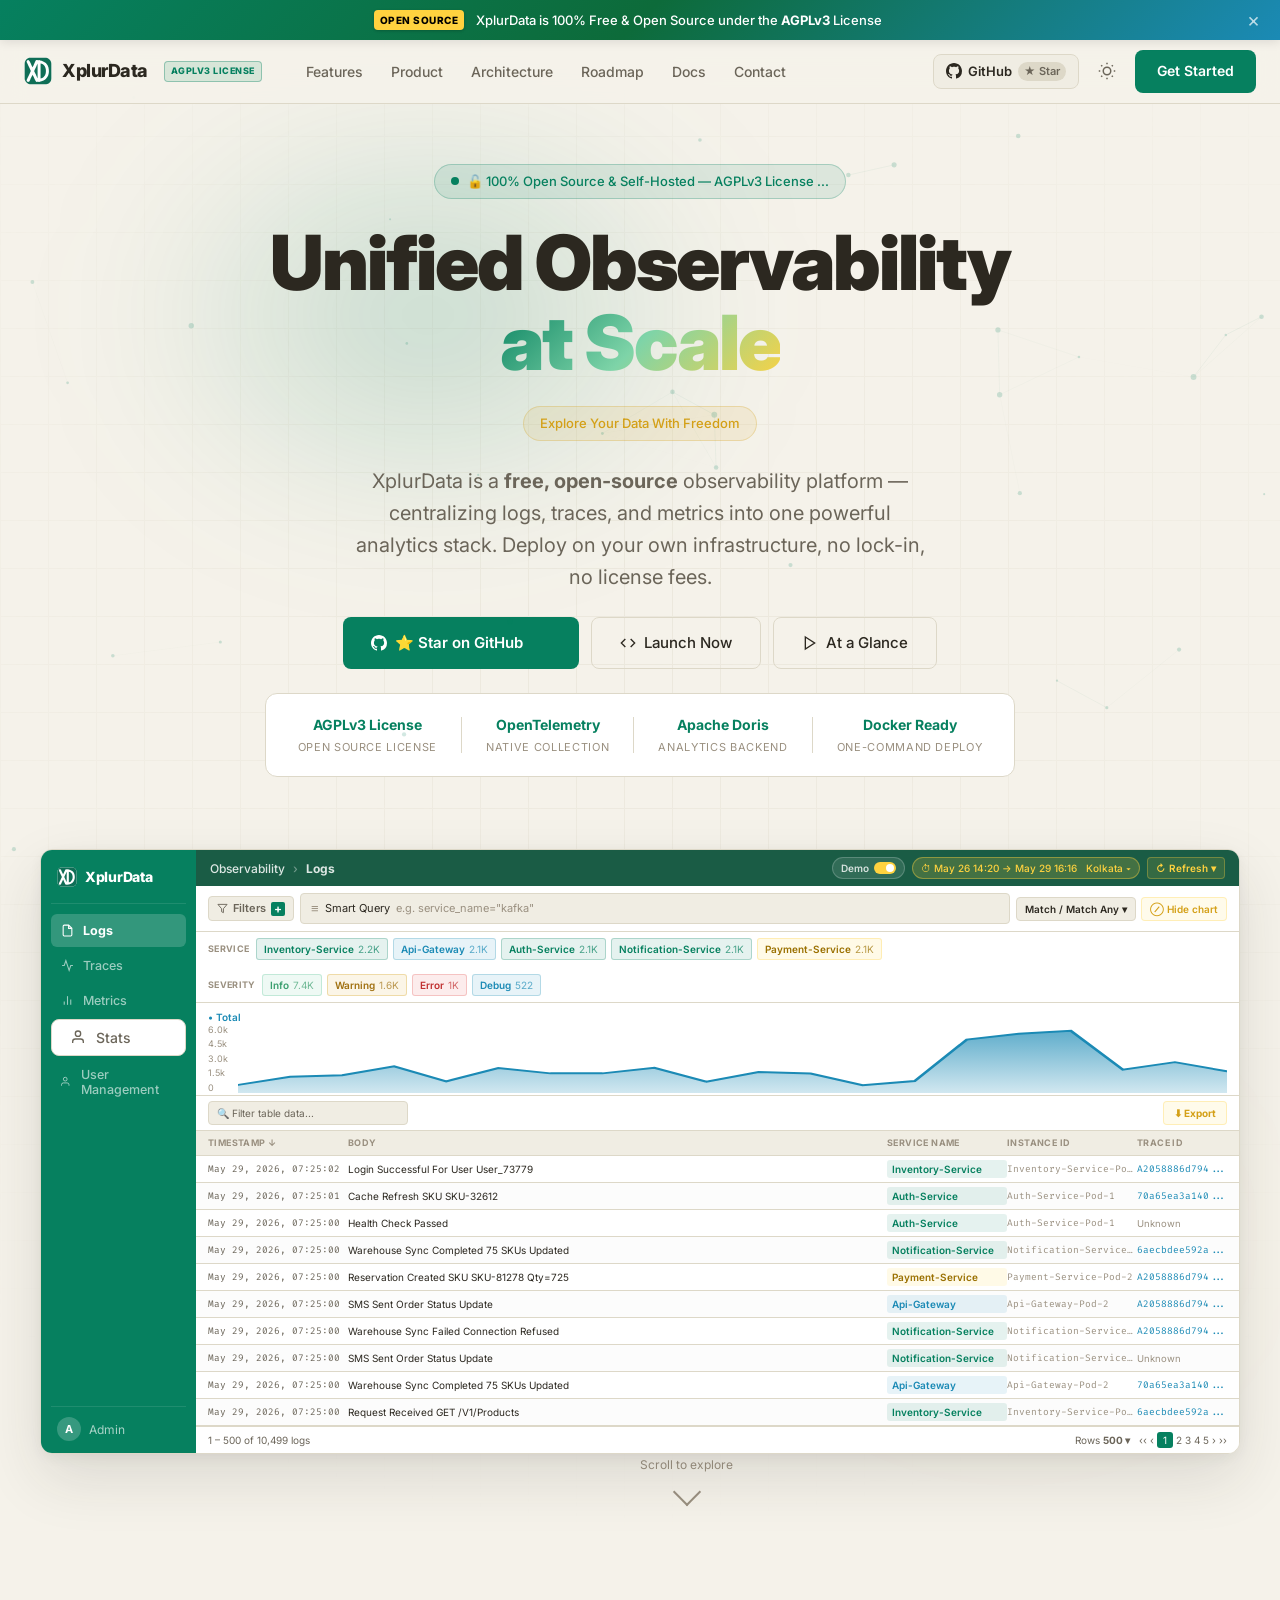
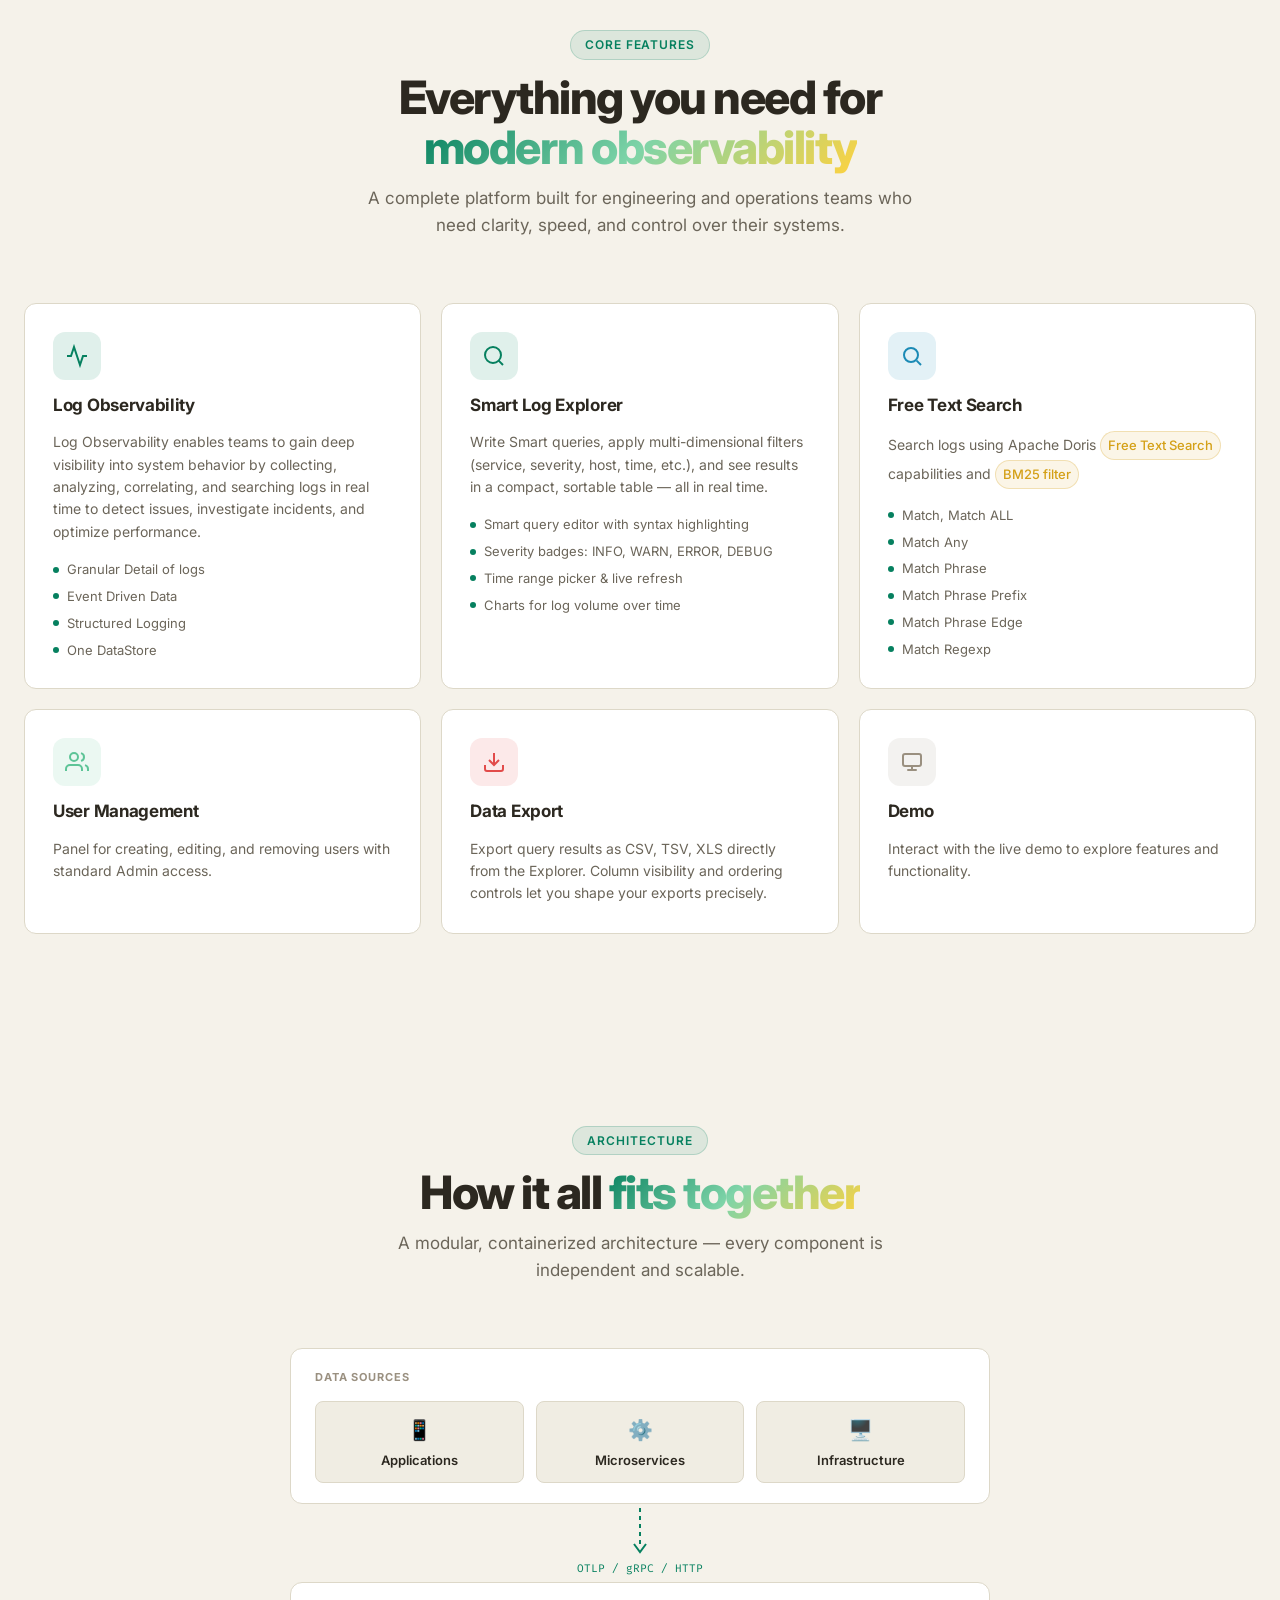
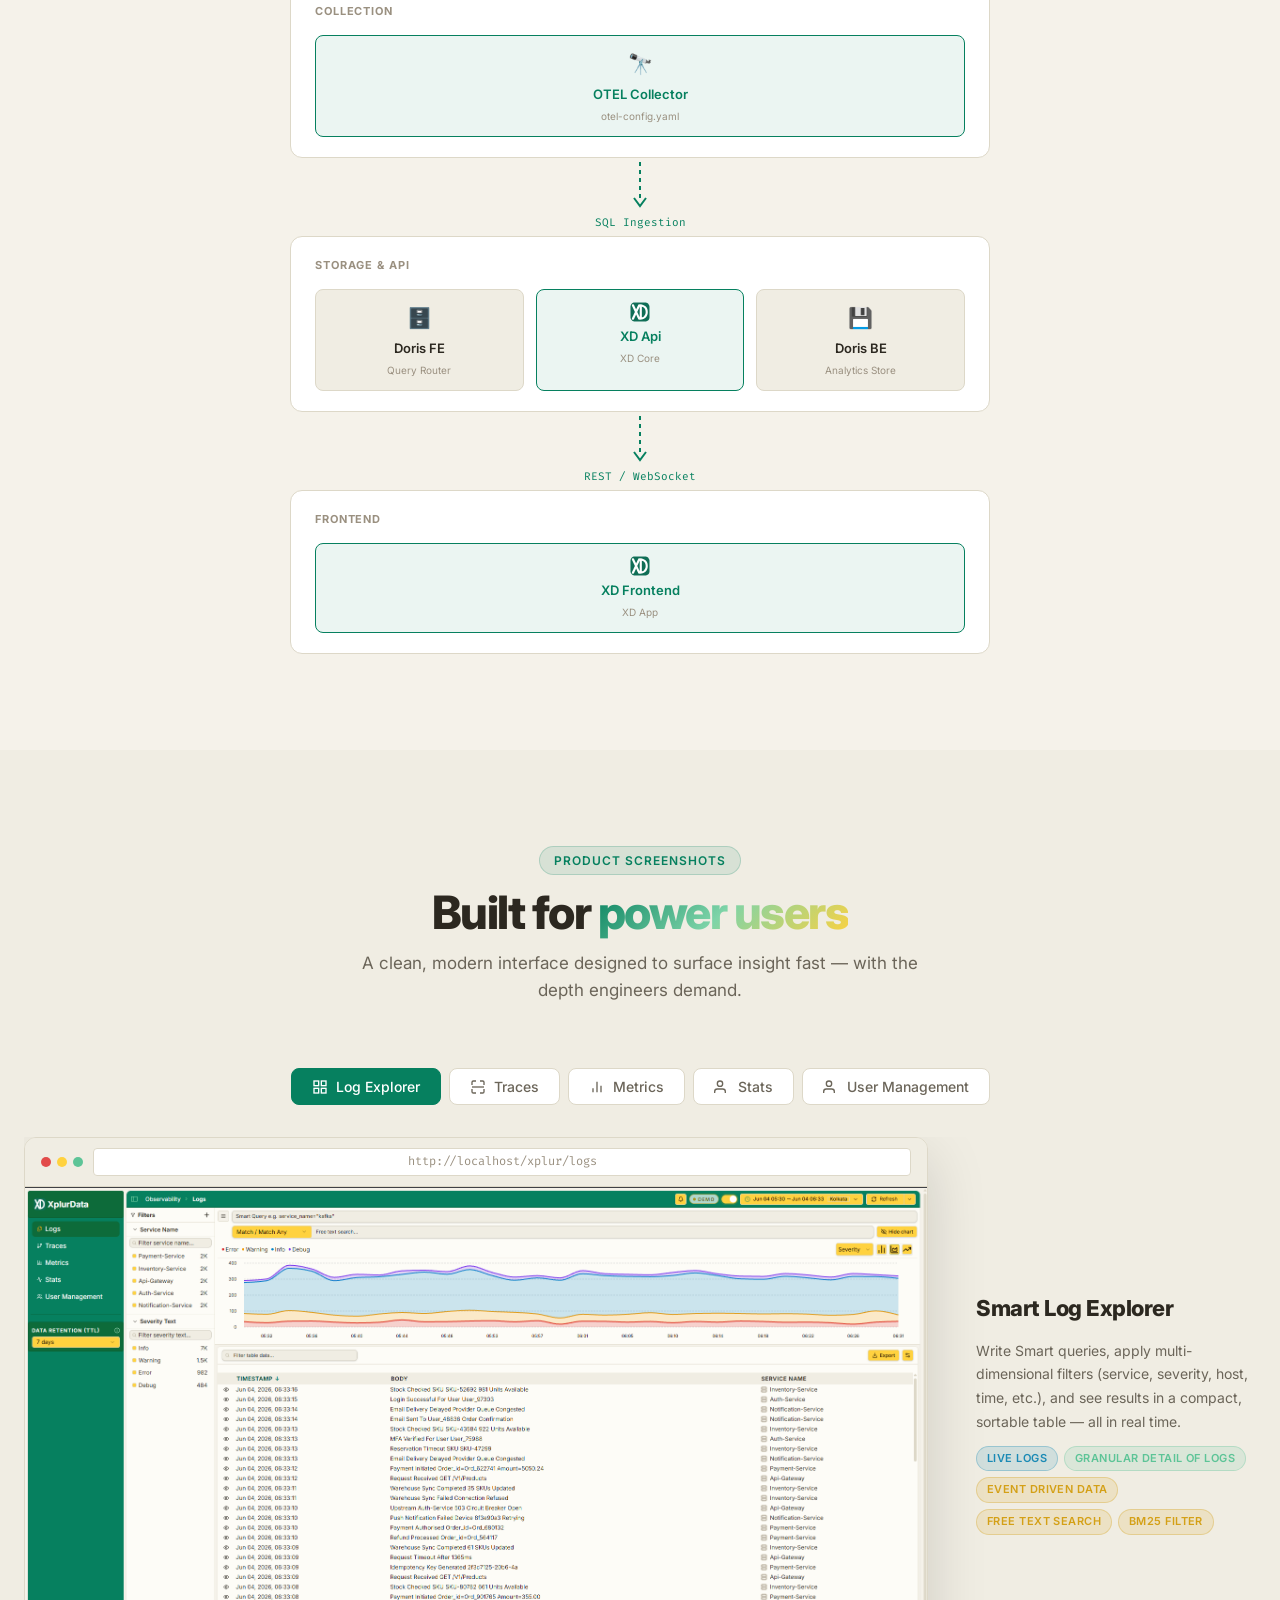
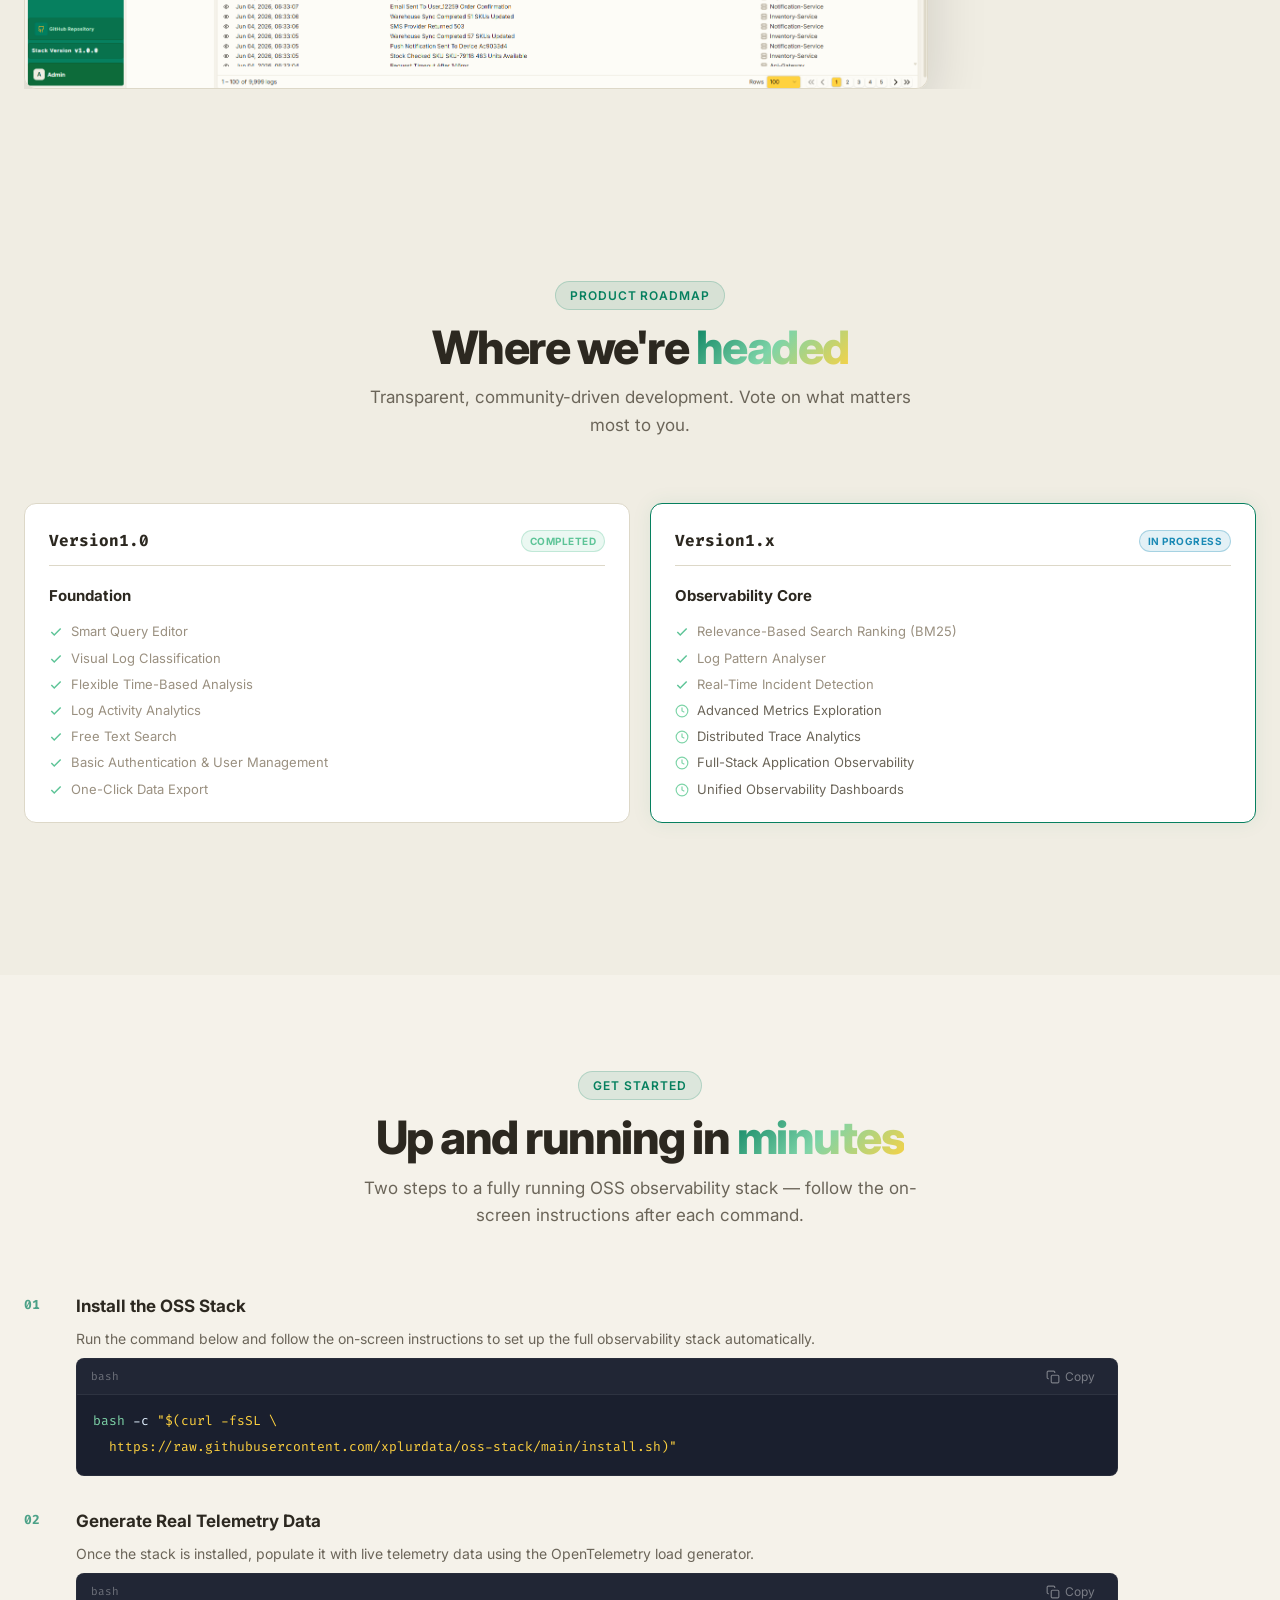
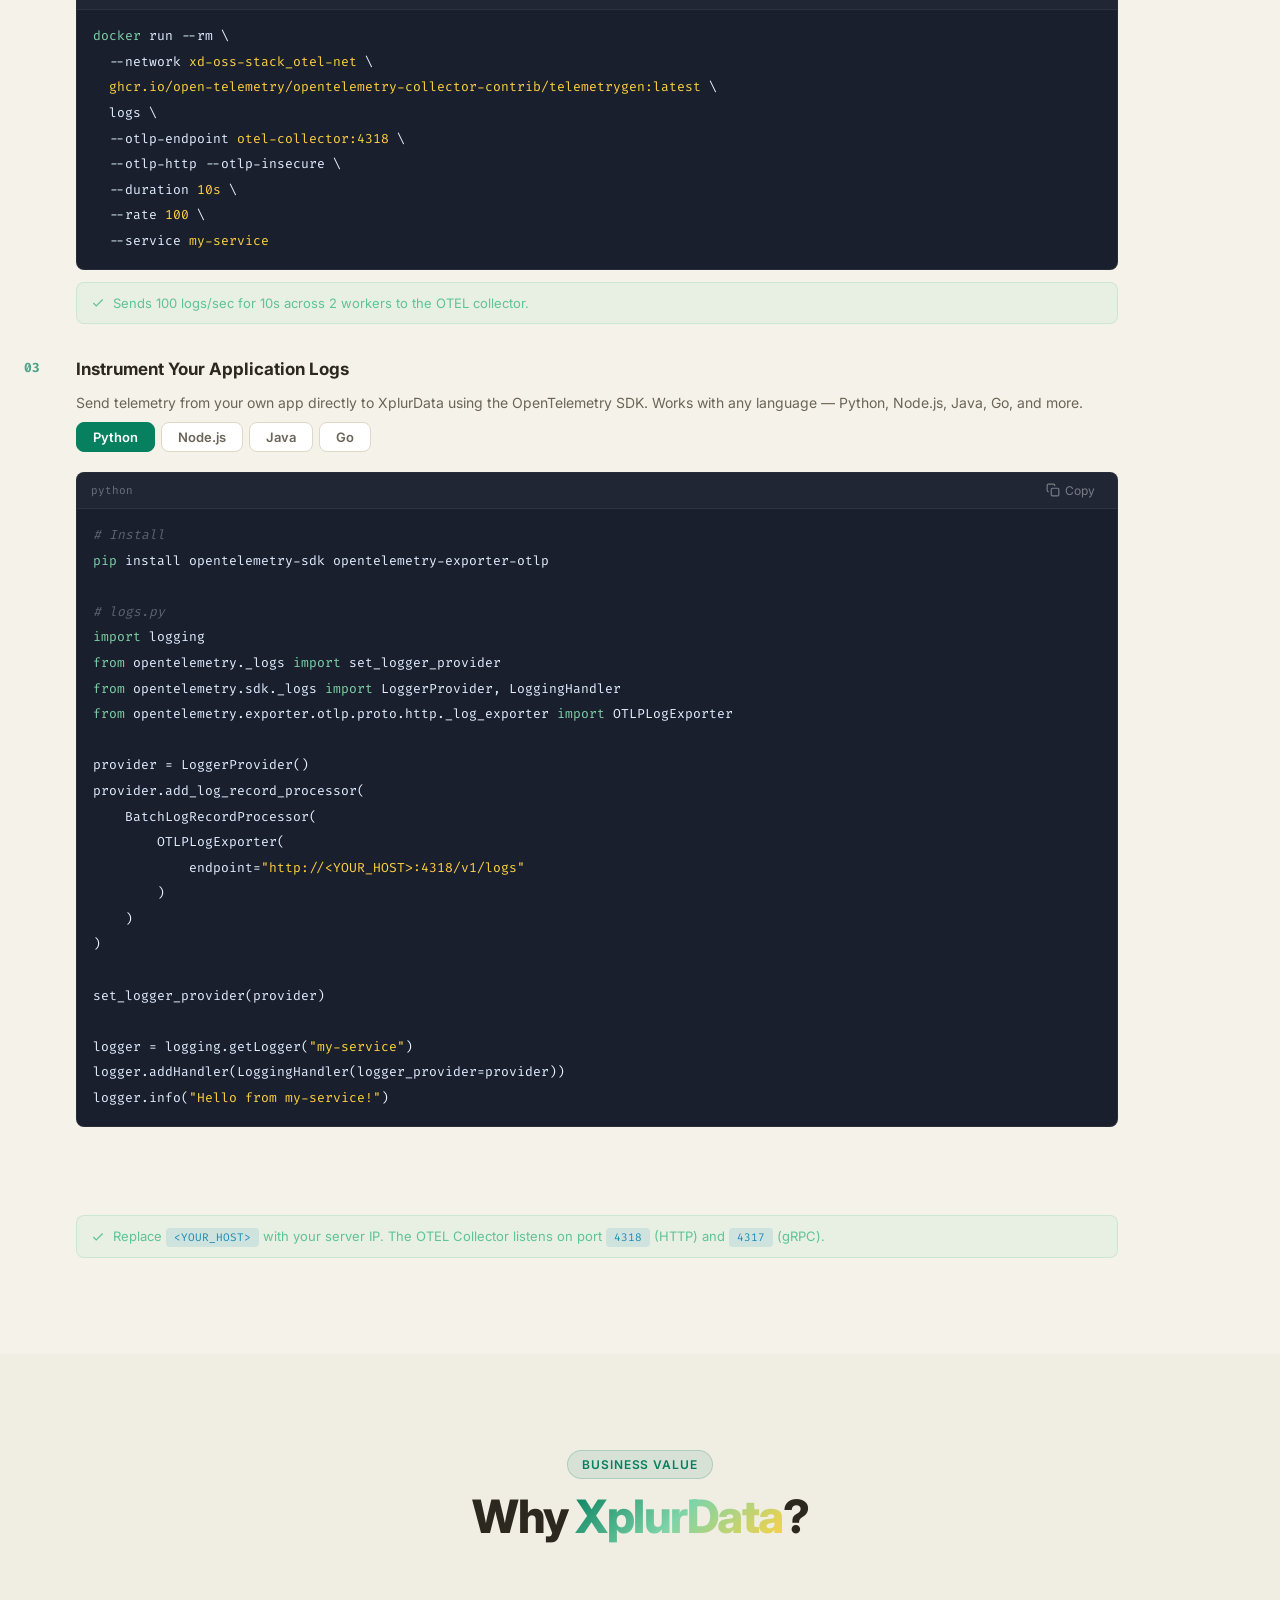
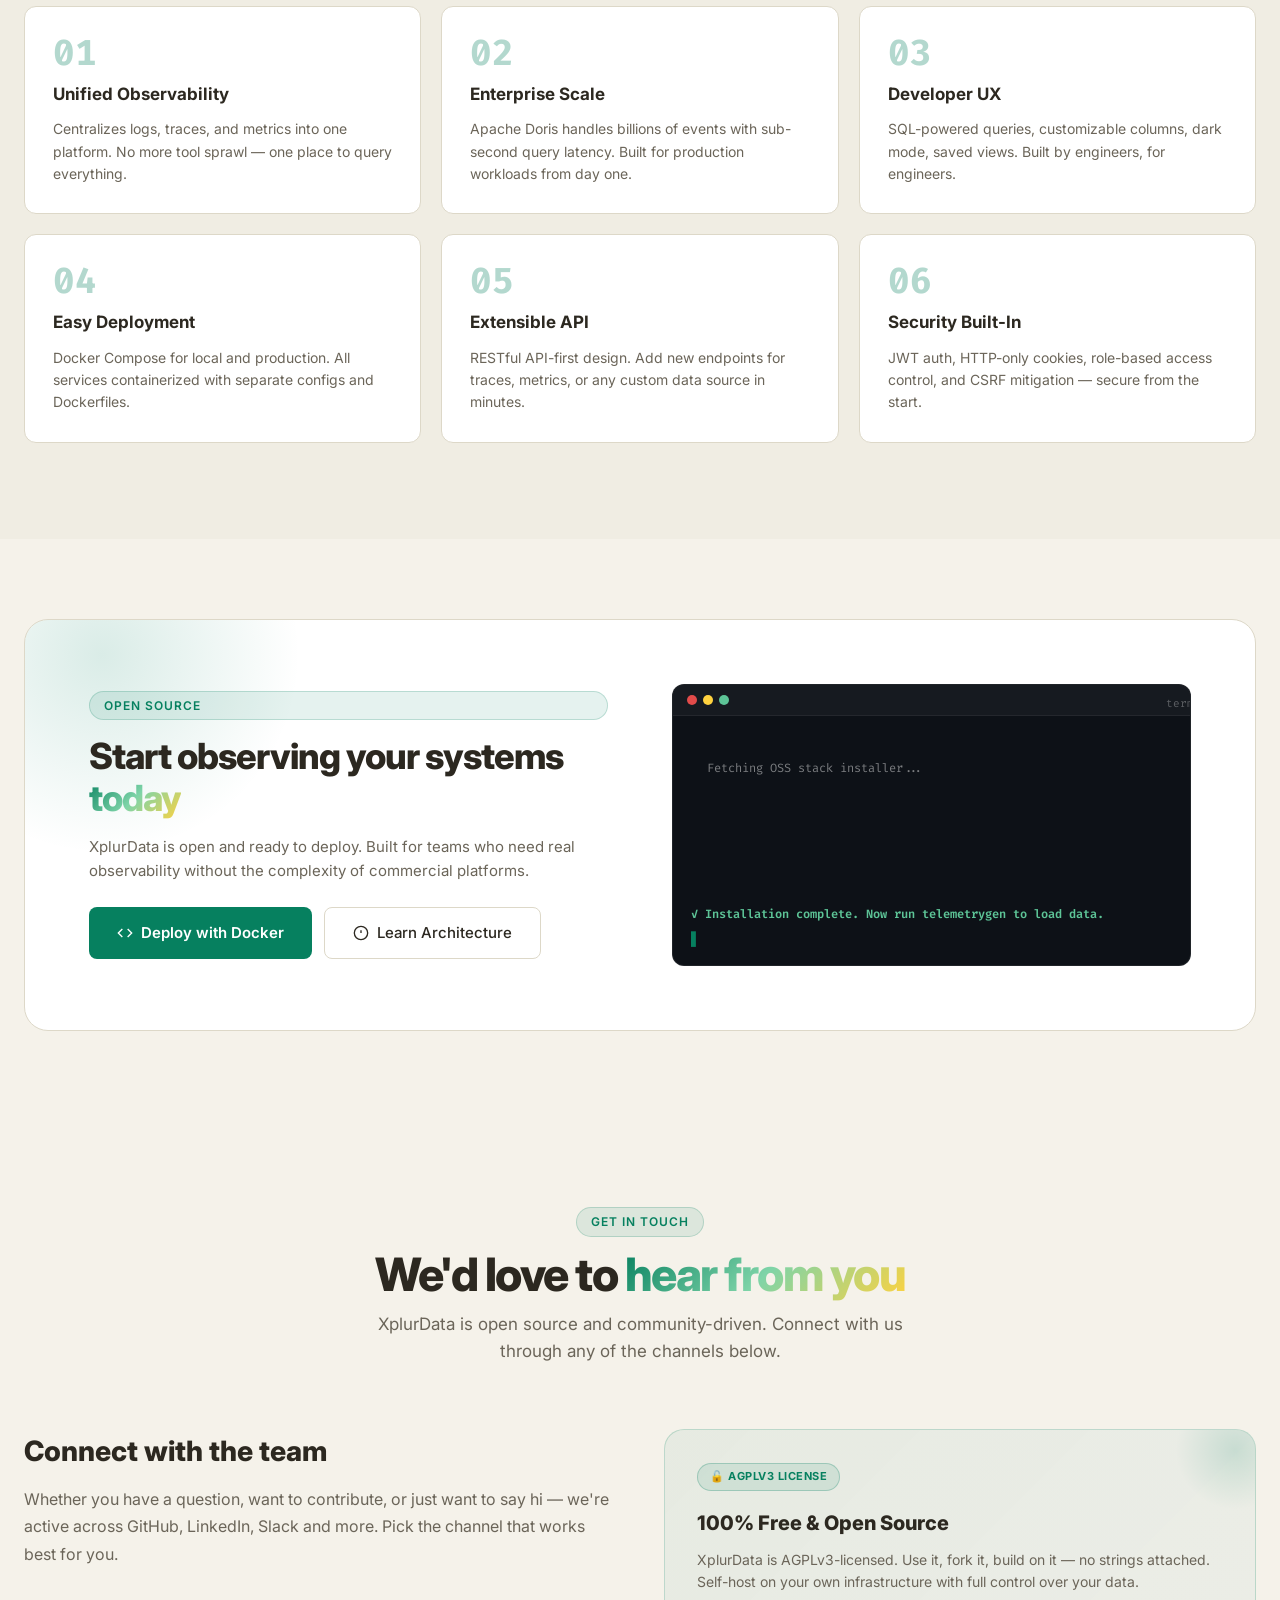
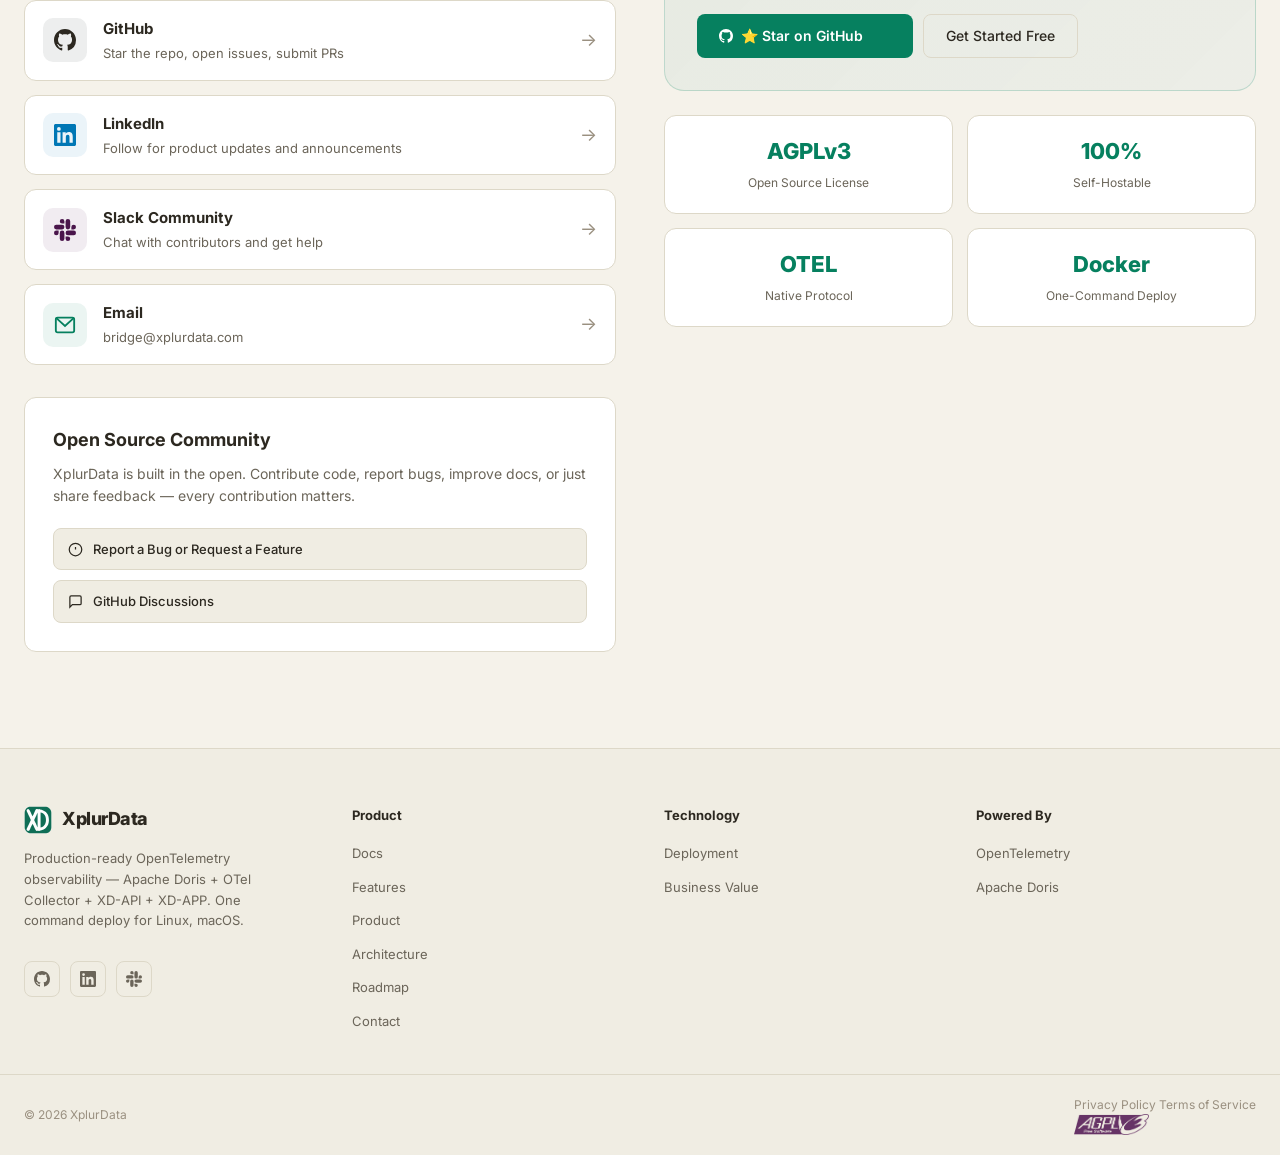
==== commit 5dbbed14: "Update license information in index.html" ====
--- a/index.html
+++ b/index.html
@@ -97,7 +97,7 @@
     <div class="hero-inner">
       <div class="hero-badge" id="hero-badge">
         <span class="badge-dot"></span>
-        🔓 100% Open Source &amp; Self-Hosted — AGPLv3 License
+        🔓 100% Open Source &amp; Self-Hosted — AGPLv3 License ...
       </div>
       <h1 class="hero-title">
         Unified Observability<br />
@@ -1647,4 +1647,4 @@
   <script src="script.js"></script>
 </body>
 
-</html>+</html>
